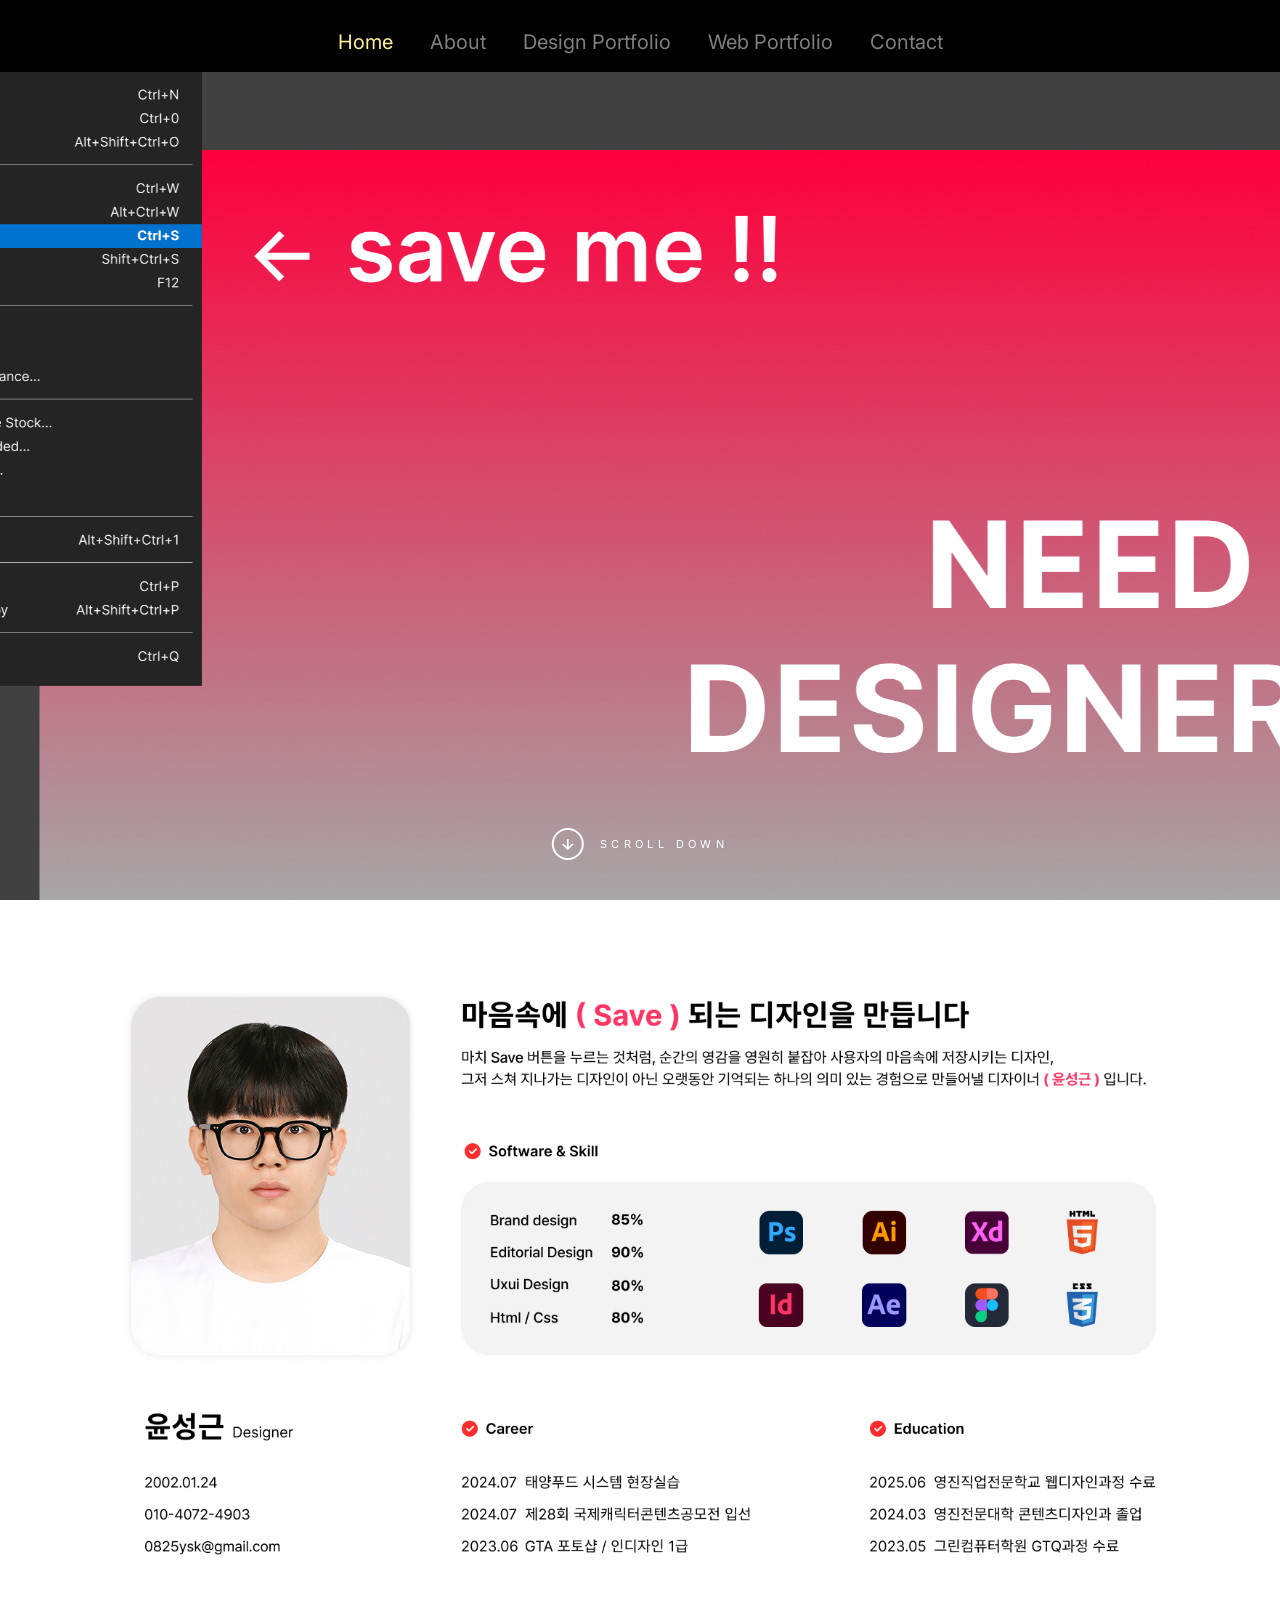
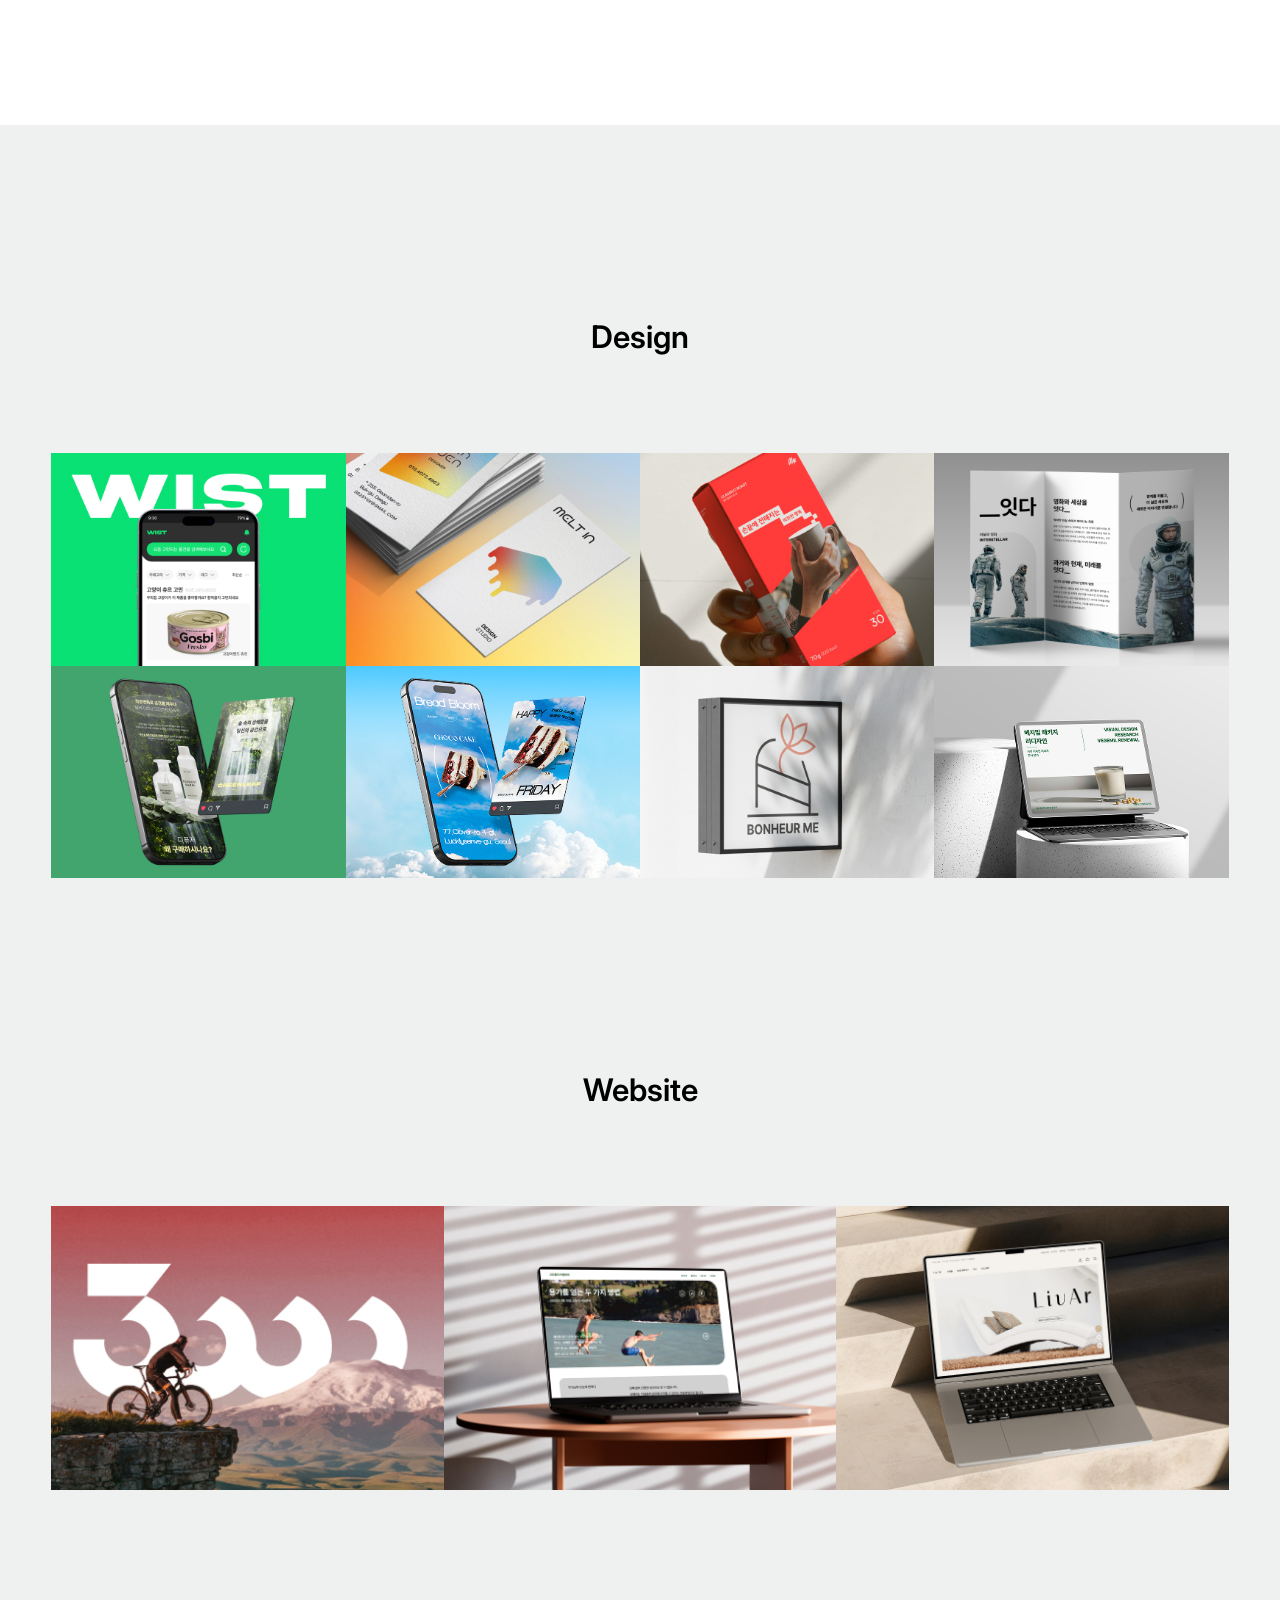
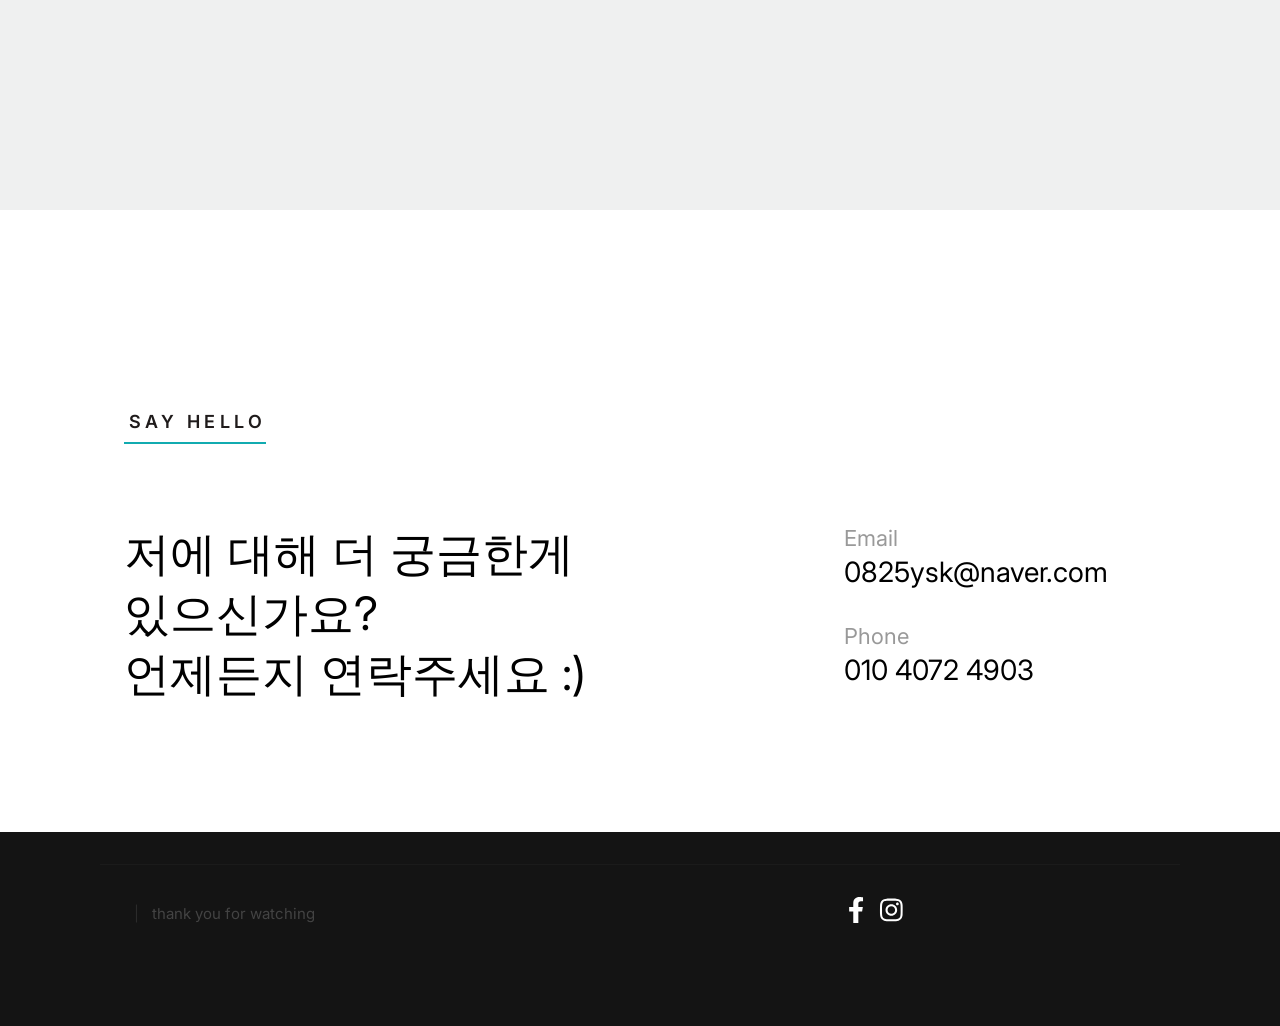
==== index.html @ ca2bcc70 "Add files via upload" ====
<!DOCTYPE html>
<html class="no-js" lang="en">
  <head>
    <meta property="og:image" content="images/메인.jpg" />
    <!--링크공유시 뜨는 썸네일 사진자리-->
    <!--- basic page needs
    ================================================== -->
    <meta charset="utf-8" />
    <title>윤성근's Portfolio</title>
    <meta name="description" content="portfolio" />

    <!-- mobile specific metas
    ================================================== -->
    <meta name="viewport" content="width=device-width, initial-scale=1" />

    <!-- CSS
    ================================================== -->
    <link rel="stylesheet" href="css/styles.css" />
    <link rel="stylesheet" href="css/vendor.css" />

    <!-- script
    ================================================== -->
    <script defer src="js/vendor/fontawesome/all.min.js"></script>

    <!-- favicons
    ================================================== -->
    <link rel="apple-touch-icon" sizes="180x180" href="apple-touch-icon.png" />
    <link rel="icon" type="image/png" sizes="32x32" href="favicon-32x32.png" />
    <link rel="icon" type="image/png" sizes="16x16" href="favicon-16x16.png" />
    <link rel="manifest" href="site.webmanifest" />
    <style>
      /* 모바일 목업 */
      #mobileMockup {
        position: absolute;
        top: 5%;
        left: 70%;
        transform: translateX(-50%);
        z-index: 99;
        width: 325px;
        height: 650px;
        background: white;
        border: 16px solid black;
        border-radius: 50px;
        box-shadow: 0 10px 30px rgba(0, 0, 0, 0.3);
        display: none;
        overflow: hidden; /* 추가: 목업 외부 넘침 방지 */
        box-sizing: border-box;
      }

      #dynamicIsland {
        position: absolute;
        top: 8px;
        left: 50%;
        transform: translateX(-50%);
        width: 120px;
        height: 30px;
        background: #000;
        border-radius: 20px;
        z-index: 2;
      }

      #iframe {
        width: 100%;
        height: 100%;
        border: none;
        margin-top: 40px;
        overflow-y: auto; /* 스크롤 가능하도록 */
        display: block;
        box-sizing: border-box;
      }

      #closeButton {
        position: absolute;
        top: -5px;
        right: -1px;
        background: #fff;
        width: 35px;
        height: 35px;
        font-size: 20px;
        font-weight: bolder;
        cursor: pointer;
        z-index: 3;
        color: red;
      }
    </style>
  </head>

  <body id="top" class="ss-preload">
    <!-- preloader
    ================================================== -->
    <div id="preloader">
      <div id="loader"></div>
    </div>

    <!-- header
    ================================================== -->
    <header class="s-header">
      <div class="row s-header__nav-wrap">
        <nav class="s-header__nav">
          <ul>
            <li class="current">
              <a class="smoothscroll" href="#hero">Home</a>
            </li>
            <li><a class="smoothscroll" href="#about">About</a></li>
            <li>
              <a class="smoothscroll" href="#portfolio">Design Portfolio</a>
            </li>
            <li>
              <a class="smoothscroll" href="#portfolio2">Web Portfolio</a>
            </li>
            <li><a class="smoothscroll" href="#contact">Contact</a></li>
          </ul>
        </nav>
      </div>
      <!-- end row -->

      <a class="s-header__menu-toggle" href="#0" title="Menu">
        <span class="s-header__menu-icon"></span>
      </a>
    </header>
    <!-- end s-header -->

    <!-- hero
    ================================================== -->
    <section id="hero" class="s-hero target-section">
      <div class="s-hero__bg rellax" data-rellax-speed="-7"></div>
      <div class="row s-hero__content">
        <div class="column">
          <div class="s-hero__content-about"></div>
          <!-- end s-hero__content-about -->
        </div>
      </div>
      <!-- s-hero__content -->

      <div class="s-hero__scroll">
        <a href="#about" class="s-hero__scroll-link smoothscroll">
          <span class="scroll-arrow">
            <svg
              xmlns="http://www.w3.org/2000/svg"
              width="24"
              height="24"
              viewBox="0 0 24 24"
              style="fill: rgba(0, 0, 0, 1)"
            >
              <path
                d="M18.707 12.707L17.293 11.293 13 15.586 13 6 11 6 11 15.586 6.707 11.293 5.293 12.707 12 19.414z"
              ></path>
            </svg>
          </span>
          <span class="scroll-text">Scroll Down</span>
        </a>
      </div>
      <!-- s-hero__scroll -->
    </section>
    <!-- end s-hero -->

    <!-- about
    ================================================== -->
    <section id="about" class="s-about target-section">
      <div class="row">
        <div class="column large-12 tab-12">
          <img src="images/자기소개배경x.jpg" />
        </div>
      </div>
      <!-- end row -->
    </section>
    <!-- end s-about -->

    <!-- portfolio
    ================================================== -->
    <section id="portfolio" class="s-portfolio target-section">
      <div class="row s-portfolio__header">
        <div class="column large-12">
          <h3>Design</h3>
        </div>
      </div>

      <div
        class="row collapse block-large-1-4 block-medium-1-4 block-tab-1-2 block-500-stack folio-list"
      >
        <div class="column folio-item">
          <a href="#modal-01" class="folio-item__thumb">
            <img
              src="images/portfolio/앱_썸네일.jpg"
              srcset="
                images/portfolio/앱_썸네일.jpg,
                images/portfolio/port04.jpg
              "
              alt=""
            />
          </a>
        </div>
        <!-- end folio-item -->

        <div class="column folio-item">
          <a href="#modal-02" class="folio-item__thumb">
            <img
              src="images/portfolio/명함_썸네일.jpg"
              srcset="
                images/portfolio/명함_썸네일.jpg,
                images/portfolio/port07.jpg
              "
              alt=""
            />
          </a>
        </div>
        <!-- end folio-item -->

        <div class="column folio-item">
          <a href="#modal-03" class="folio-item__thumb">
            <img
              src="images/portfolio/패키지_썸네일.jpg"
              srcset="
                images/portfolio/패키지_썸네일.jpg,
                images/portfolio/port09.jpg
              "
              alt=""
            />
          </a>
        </div>
        <!-- end folio-item -->

        <div class="column folio-item">
          <a href="#modal-04" class="folio-item__thumb">
            <img
              src="images/portfolio/리플렛_썸네일.jpg"
              srcset="
                images/portfolio/리플렛_썸네일.jpg,
                images/portfolio/port02.jpg
              "
              alt=""
            />
          </a>
        </div>
        <!-- end folio-item -->

        <div class="column folio-item">
          <a href="#modal-05" class="folio-item__thumb">
            <img
              src="images/portfolio/디퓨저_썸네일.jpg"
              srcset="
                images/portfolio/디퓨저_썸네일.jpg,
                images/portfolio/port10.jpg
              "
              alt=""
            />
          </a>
        </div>
        <!-- end folio-item -->

        <div class="column folio-item">
          <a href="#modal-06" class="folio-item__thumb">
            <img
              src="images/portfolio/sns배너_썸네일.jpg"
              srcset="
                images/portfolio/sns배너_썸네일.jpg,
                images/portfolio/port10.png
              "
              alt=""
            />
          </a>
        </div>
        <!-- end folio-item -->

        <div class="column folio-item">
          <a href="#modal-07" class="folio-item__thumb">
            <img
              src="images/portfolio/로고_썸네일.jpg"
              srcset="
                images/portfolio/로고_썸네일.jpg,
                images/portfolio/port11.jpg
              "
              alt=""
            />
          </a>
        </div>
        <!-- end folio-item -->

        <div class="column folio-item">
          <a href="#modal-08" class="folio-item__thumb">
            <img
              src="images/portfolio/리서치_썸네일.jpg"
              srcset="
                images/portfolio/리서치_썸네일.jpg,
                images/portfolio/리서치_썸네일.jpg
              "
              alt=""
            />
          </a>
        </div>
        <!-- end folio-item -->
      </div>
      <!-- end folio-list -->

      <!-- web portfolio2
    ================================================== -->

      <section id="portfolio2" class="s-portfolio target-section">
        <div class="row s-portfolio__header">
          <div class="column large-12">
            <h3>Website</h3>
          </div>
        </div>

        <div
          class="row collapse block-large-1-3 block-medium-1-3 block-tab-1-2 block-500-stack folio-list"
        >
          <div class="column folio-item">
            <a href="#modal-09" class="folio-item__thumb">
              <img
                src="images/portfolio/삼천리_썸네일.jpg"
                srcset="
                  images/portfolio/삼천리_썸네일.jpg
                  images/portfolio/port05.jpg
                "
                alt=""
              />
            </a>
          </div>
          <!-- end folio-item -->

          <div class="column folio-item">
            <a href="#modal-10" class="folio-item__thumb">
              <img
                src="images/portfolio/고도원_썸네일 (1).jpg"
                srcset="
                  images/portfolio/고도원_썸네일 (1).jpg
                  images/portfolio/port01.jpg
                "
                alt=""
              />
            </a>
          </div>
          <!-- end folio-item -->

          <div class="column folio-item">
            <a href="#modal-11" class="folio-item__thumb">
              <img
                src="images/portfolio/가구브랜드_썸네일.jpg"
                srcset="
                  images/portfolio/가구브랜드_썸네일.jpg,
                  images/portfolio/가구브랜드_썸네일.jpg
                "
                alt=""
              />
            </a>
          </div>
          <!-- end folio-item -->
        </div>
      </section>

      <!-- Modal Templates Popup
        =========================================================== -->
      <div id="modal-01" hidden>
        <div class="modal-popup">
          <img src="images/portfolio/앱_상세페이지.jpg" alt="" />

          <div class="modal-popup__desc">
            <h5>위시리스트 앱 WIST</h5>
            <!--                    <p class="ps"></p>-->
            <ul class="modal-popup__cat">
              <li>Figma</li>
            </ul>
            <div class="link">
              <a
                target="_blank"
                href="https://www.figma.com/proto/t7oZKQhF6mtKud8OmzkBjl/WIST-%ED%94%84%EB%A1%9C%ED%86%A0%ED%83%80%EC%9E%85?page-id=0%3A1&node-id=13-3076&viewport=678%2C260%2C0.26&t=TkkZ1CMSxHESDN4q-1&scaling=min-zoom&content-scaling=fixed&starting-point-node-id=13%3A3569&show-proto-sidebar=1"
                class="modal-popup__details"
              >
                피그마 바로가기
              </a>
            </div>
          </div>
        </div>
      </div>
      <!-- end modal -->

      <div id="modal-02" hidden>
        <div class="modal-popup">
          <img src="images/portfolio/명함_상세페이지.jpg" alt="" />

          <div class="modal-popup__desc">
            <h5>디자이너 명함 디자인</h5>
            <div>
              <p class="ps"></p>
              <ul class="modal-popup__cat">
                <li>Illustration</li>
              </ul>
            </div>
          </div>
        </div>
      </div>
      <!-- end modal -->

      <div id="modal-03" hidden>
        <div class="modal-popup">
          <img src="images/portfolio/패키지_상세페이지.jpg" alt="" />
          <div class="modal-popup__desc">
            <h5>커피 패키지 디자인</h5>
            <p class="ps"></p>
            <ul class="modal-popup__cat">
              <li>Photoshop</li>
              <li>Illustrator</li>
            </ul>
          </div>
        </div>
      </div>
      <!-- end modal -->

      <div id="modal-04" hidden>
        <div class="modal-popup">
          <img src="images/portfolio/리플렛_상세페이지.jpg" alt="" />

          <div class="modal-popup__desc">
            <h5>씨네21 리플렛 디자인</h5>
            <p class="ps"></p>
            <ul class="modal-popup__cat">
              <li>Indesign</li>
            </ul>
          </div>
        </div>
      </div>
      <!-- end modal -->

      <div id="modal-05" hidden>
        <div class="modal-popup">
          <img src="images/portfolio/디퓨저_상세페이지.jpg" alt="" />
          <div class="modal-popup__desc">
            <h5>디퓨저 상세페이지 디자인</h5>
            <p class="ps"></p>
            <ul class="modal-popup__cat">
              <li>Photoshop</li>
              <li>Figma</li>
            </ul>
            <div class="link">
              <a
                target="_blank"
                href="https://www.figma.com/proto/x3U0mwdo7OSROAcFRby3G8/%EB%94%94%ED%93%A8%EC%A0%80-%EC%83%81%EC%84%B8%ED%8E%98%EC%9D%B4%EC%A7%80?page-id=0%3A1&node-id=1-4&p=f&viewport=-181%2C-172%2C0.48&t=K2xEAbhhyAZd2PLI-1&scaling=scale-down&content-scaling=fixed"
                class="modal-popup__details"
              >
                피그마 바로가기
              </a>
            </div>
          </div>
        </div>
      </div>
      <!-- end modal -->

      <div id="modal-06" hidden>
        <div class="modal-popup">
          <img src="images/portfolio/sns 배너.jpg" alt="" />
          <div class="modal-popup__desc">
            <h5>SNS 배너 디자인</h5>

            <p class="ps"></p>
            <ul class="modal-popup__cat">
              <li>Photoshop</li>
            </ul>
          </div>
        </div>
      </div>
      <!-- end modal -->

      <div id="modal-07" hidden>
        <div class="modal-popup">
          <img src="images/portfolio/로고_상세페이지.jpg" alt="" />
          <div class="modal-popup__desc">
            <h5>떡케이크 공방 로고 디자인</h5>
            <p class="ps"></p>
            <ul class="modal-popup__cat">
              <li>Photoshop</li>
              <li>Illustrator</li>
            </ul>
          </div>
        </div>
      </div>
      <!-- end modal -->

      <div id="modal-08" hidden>
        <div class="modal-popup">
          <img src="images/portfolio/리서치_상세페이지.jpg" alt="" />

          <div class="modal-popup__desc">
            <h5>베지밀 리서치 / 패키지디자인</h5>
            <p class="ps"></p>
            <ul class="modal-popup__cat">
              <li>Illustration</li>
            </ul>
          </div>
        </div>
      </div>
      <!-- end modal -->

      <div id="modal-09" hidden>
        <div class="modal-popup">
          <img src="images/portfolio/삼천리_상세페이지.jpg" alt="" />
          <div class="modal-popup__desc">
            <h5>삼천리 자전거 반응형 웹사이트</h5>
            <!--                    <p class="ps"></p>-->
            <ul class="modal-popup__cat">
              <li>Responsive Web Design</li>
              <li>html &amp; css</li>
              <li>Javascript&amp; Jquery</li>
            </ul>
            <div class="link">
              <a
                href="https://ysk0124.github.io/project1_ppt.pdf"
                target="_blank"
                class="modal-popup__details"
              >
                기획서 보기
              </a>
              <a
                taget="_blank"
                href="https://ysk0124.github.io/project1_sever/index.html"
                target="_blank"
                class="modal-popup__details"
              >
                사이트 바로가기</a
              >
            </div>
          </div>

          <!-- <a href="https://www.behance.net/" class="modal-popup__details">Project link</a> -->
        </div>
      </div>
      <!-- end modal -->

      <div id="modal-10" hidden>
        <div class="modal-popup">
          <img src="images/portfolio/고도원_상세페이지.jpg" alt="" />
          <div class="modal-popup__desc">
            <h5>고도원의 아침편지 홈페이지 리뉴얼 디자인</h5>
            <p class="ps"></p>
            <ul class="modal-popup__cat">
              <li>Renewal Web Design</li>
              <li>html5 &amp; css5</li>
              <li>Javascript&amp; Jquery</li>
            </ul>
            <div class="link">
              <a
                taget="_blank"
                href="https://ysk0124.github.io/project2_ppt.pdf"
                target="_blank"
                class="modal-popup__details"
              >
                기획서 보기
              </a>

              <a
                taget="_blank"
                href="https://ysk0124.github.io/project2_sever/index.html"
                target="_blank"
                class="modal-popup__details"
              >
                사이트 바로가기</a
              >

              <a
                class="modal-popup__details"
                id="previewButton"
                onclick="showPreview()"
              >
                모바일 웹 보기
              </a>

              <div id="mobileMockup">
                <a id="closeButton" onclick="hidePreview()">X</a>
                <div id="dynamicIsland"></div>
                <iframe id="iframe"></iframe>
              </div>
            </div>
          </div>
        </div>
      </div>
      <!-- end modal -->

      <div id="modal-11" hidden>
        <div class="modal-popup">
          <img src="images/portfolio/가구브랜드_상세페이지.jpg" alt="" />

          <div class="modal-popup__desc">
            <h5>리브아르 카페24 Shoppimg mal</h5>
            <div>
              <p class="ps"></p>
              <ul class="modal-popup__cat">
                <li>Cafe24</li>
                <li>Product Design</li>
              </ul>
              <div class="link">
                <a
                  taget="_blank"
                  href="https://sk8641.cafe24.com/"
                  target="_blank"
                  class="modal-popup__details"
                  >사이트 바로가기</a
                >
              </div>
            </div>
          </div>
        </div>
      </div>
      <!-- end modal -->
    </section>
    <!-- end s-portfolio -->

    <!-- contact
    ================================================== -->
    <section id="contact" class="s-contact target-section">
      <div class="row s-contact__header">
        <div class="column large-12">
          <h3 class="section-header-allcaps">
            <span class="white">Say Hello</span>
          </h3>
        </div>
      </div>
      <div class="row s-contact__content">
        <div class="column large-7 medium-12">
          <h4 class="huge-text">
            저에 대해 더 궁금한게 <br />있으신가요? <br />
            언제든지 연락주세요 :)
          </h4>
        </div>
        <div class="column large-4 medium-12">
          <div class="row contact-infos">
            <div class="column large-12 medium-6 tab-12">
              <div class="contact-block">
                <h5 class="contact-block__header">Email</h5>
                <p class="contact-block__content">
                  <a class="mailtoui" href="mailto:pppp0@naver.com"
                    >0825ysk@naver.com</a
                  >
                </p>
              </div>
              <!-- end contact-block -->
            </div>
            <div class="column large-12 medium-6 tab-12">
              <div class="contact-block">
                <h5 class="contact-block__header">Phone</h5>
                <p class="contact-block__content">
                  <a href="tel:+11115555">010 4072 4903</a>
                </p>
              </div>
              <!-- end contact-block -->
            </div>
          </div>
          <!-- end contact-infos -->
        </div>
      </div>
      <!-- s-contact__content -->
    </section>
    <!-- end s-contact -->

    <!-- footer
    ================================================== -->
    <footer class="s-footer">
      <div class="row">
        <div
          class="column large-4 medium-6 w-1000-stack s-footer__social-block"
        >
          <ul class="s-footer__social">
            <li>
              <a href="" target="_blank"
                ><i class="fab fa-facebook-f" aria-hidden="true"></i
              ></a>
            </li>
            <li>
              <a href="" target="_blank"
                ><i class="fab fa-instagram" aria-hidden="true"></i
              ></a>
            </li>
          </ul>
        </div>

        <div class="column large-7 medium-6 w-1000-stack ss-copyright">
          <span> </span>
          <span>thank you for watching </span>
        </div>
      </div>

      <div class="ss-go-top">
        <a class="smoothscroll" title="Back to Top" href="#top">
          <svg xmlns="http://www.w3.org/2000/svg" viewBox="0 0 24 24">
            <path d="M6 4h12v2H6zm5 10v6h2v-6h5l-6-6-6 6z" />
          </svg>
        </a>
      </div>
      <!-- end ss-go-top -->
    </footer>

    <!-- Java Script
    ================================================== -->
    <script src="js/plugins.js"></script>
    <script src="js/main.js"></script>

    <script>
      function showPreview() {
        document.getElementById("mobileMockup").style.display = "block";
        var iframe = document.getElementById("iframe");
        iframe.src = "https://ysk0124.github.io/project0_sever/index.html"; // 원하는 URL로 교체 모바일목업 자리
      }

      function hidePreview() {
        document.getElementById("mobileMockup").style.display = "none";
        var iframe = document.getElementById("iframe");
        iframe.src = ""; // 끌 때 iframe 초기화 (선택사항)
      }
    </script>
  </body>
</html>
---- css/styles.css ----
/* =================================================================== 
 * Ceevee Main Stylesheet
 * Template Ver. 2.0.0
 * 01-03-2021
 * ------------------------------------------------------------------
 *
 * TOC:
 * # settings and variables
 *      ## fonts
 *      ## colors
 *      ## vertical spacing and typescale
 *      ## grid variables
 * # normalize
 * # basic/base setup styles
 *      ## media
 *      ## typography resets
 *      ## links
 *      ## inputs
 * # Grid v3.0.0
 *      ## medium screen devices
 *      ## tablets
 *      ## mobile devices
 *      ## small mobile devices <= 400px
 * # block grids
 *      ## block grids - medium screen devices
 *      ## block grids - tablets
 *      ## block grids - mobile devices
 *      ## block grids - small mobile devices <= 400px
 * # MISC 
 * # custom grid, block grid STACK breakpoints
 * # base style overrides 
 *      ## links
 * # typography & general theme styles
 *      ## Lists
 *      ## responsive video container
 *      ## floated image
 *      ## tables
 *      ## spacing
 * # preloader
 *      ## page loaded
 * # forms 
 *      ## Style Placeholder Text
 * # buttons 
 * # additional components
 *      ## skillbars
 *      ## alert box
 *      ## pagination 
 * # common and reusable styles
 *      ## animation stuff 
 *      ## MailtoUI style overrides
 * # site header
 *      ## header nav
 *      ## mobile menu toggle 
 * # hero
 *      ## hero content
 *      ## hero social
 *      ## hero scrolldown
 *      ## animate intro content
 * # resume 
 *      ## resume block
 * # portfolio
 *      ## portfolio list
 *      ## modal popup
 * # CTA
 * # testimonials
 *      ## swiper style overrides
 *      ## testimonial slider 
 * # contact
 *      ## contact block
 * # footer
 *      ## footer social
 *      ## copyright
 *      ## go top
 *
 * ------------------------------------------------------------------ */

/* ===================================================================
 * # settings and variables
 *
 * ------------------------------------------------------------------- */

/* ------------------------------------------------------------------- 
 * ## fonts
 * ------------------------------------------------------------------- */
@import url("https://fonts.googleapis.com/css2?family=IBM+Plex+Serif:ital,wght@0,300;0,400;0,500;0,600;0,700;1,200;1,300;1,400;1,500;1,600&family=Inter:wght@300;400;500;600;700&display=swap");

:root {
  --font-1: "Inter", sans-serif;
  --font-2: "IBM Plex Serif", serif;
  /* monospace
     */
  --font-mono: Consolas, "Andale Mono", Courier, "Courier New", monospace;
}

/* ------------------------------------------------------------------- 
 * ## colors
 * ------------------------------------------------------------------- */
:root {
  /* color-1(#11ABB0)
     * color-2(#F06000)
     */
  --color-1: hsla(182, 82%, 38%, 1);
  --color-2: hsla(24, 100%, 47%, 1);

  /* theme color variations
     */
  --color-1-lighter: hsla(182, 82%, 58%, 1);
  --color-1-light: hsla(182, 82%, 48%, 1);
  --color-1-dark: hsla(182, 82%, 28%, 1);
  --color-1-darker: hsla(182, 82%, 18%, 1);
  --color-2-lighter: hsla(24, 100%, 67%, 1);
  --color-2-light: hsla(24, 100%, 57%, 1);
  --color-2-dark: hsla(24, 100%, 37%, 1);
  --color-2-darker: hsla(24, 100%, 27%, 1);

  /* feedback colors
     * color-error(#ffd1d2), color-success(#c8e675), 
     * color-info(#d7ecfb), color-notice(#fff099)
     */
  --color-active: hsla(359, 100%, 91%, 1);
  --color-success: hsla(76, 69%, 68%, 1);
  --color-info: hsla(205, 82%, 91%, 1);
  --color-notice: hsla(51, 100%, 80%, 1);
  --color-error-content: hsla(359, 50%, 50%, 1);
  --color-success-content: hsla(76, 29%, 28%, 1);
  --color-info-content: hsla(205, 32%, 31%, 1);
  --color-notice-content: hsla(51, 30%, 30%, 1);

  /* shades 
     * generated using 
     * Tint & Shade Generator 
     * (https://maketintsandshades.com/)
     */
  --color-black: #000000;
  --color-gray-19: #0a0a0a;
  --color-gray-18: #141414;
  --color-gray-17: #1e1e1e;
  --color-gray-16: #282828;
  --color-gray-15: #323333;
  --color-gray-14: #3b3d3d;
  --color-gray-13: #454747;
  --color-gray-12: #4f5151;
  --color-gray-11: #595b5b;
  --color-gray-10: #636565;
  --color-gray-9: #737474;
  --color-gray-8: #828484;
  --color-gray-7: #929393;
  --color-gray-6: #a1a3a3;
  --color-gray-5: #b1b2b2;
  --color-gray-4: #c1c1c1;
  --color-gray-3: #d0d1d1;
  --color-gray-2: #e0e0e0;
  --color-gray-1: #eff0f0;
  --color-white: #ffffff;

  /* text
     */
  --color-text: var(--color-gray-16);
  --color-text-dark: var(--color-black);
  --color-text-light: var(--color-gray-7);
  --color-placeholder: var(--color-gray-7);

  /* buttons
     */
  --color-btn: var(--color-gray-3);
  --color-btn-text: var(--color-black);
  --color-btn-hover: var(--color-black);
  --color-btn-hover-text: var(--color-white);
  --color-btn-primary: var(--color-1);
  --color-btn-primary-text: var(--color-white);
  --color-btn-primary-hover: var(--color-2);
  --color-btn-primary-hover-text: var(--color-white);
  --color-btn-stroke: var(--color-black);
  --color-btn-stroke-text: var(--color-black);
  --color-btn-stroke-hover: var(--color-black);
  --color-btn-stroke-hover-text: var(--color-white);

  /* others
     */
  --color-bg: var(--color-gray-18);
  --color-border: var(--color-gray-2);
  --border-radius: 5px;
}

/* ------------------------------------------------------------------- 
 * ## vertical spacing and typescale
 * ------------------------------------------------------------------- */
:root {
  /* spacing
     * base font size: 18px 
     * vertical space unit : 32px
     */
  --base-size: 62.5%;
  --base-font-size: 1.8rem;
  --space: 3.2rem;

  /* vertical spacing 
     */
  --vspace-0_125: calc(0.125 * var(--space));
  --vspace-0_25: calc(0.25 * var(--space));
  --vspace-0_5: calc(0.5 * var(--space));
  --vspace-0_75: calc(0.75 * var(--space));
  --vspace-0_875: calc(0.875 * var(--space));
  --vspace-1: calc(var(--space));
  --vspace-1_25: calc(1.25 * var(--space));
  --vspace-1_5: calc(1.5 * var(--space));
  --vspace-1_75: calc(1.75 * var(--space));
  --vspace-2: calc(2 * var(--space));
  --vspace-2_5: calc(2.5 * var(--space));
  --vspace-3: calc(3 * var(--space));
  --vspace-3_5: calc(3.5 * var(--space));
  --vspace-4: calc(4 * var(--space));
  --vspace-4_5: calc(4.5 * var(--space));
  --vspace-5: calc(5 * var(--space));

  /* type scale
     * ratio 1:2 | base: 18px
     * -------------------------------------------------------
     *
     * --text-display-3 = (77.40px)
     * --text-display-2 = (64.50px)
     * --text-display-1 = (53.75px)
     * --text-xxxl      = (44.79px)
     * --text-xxl       = (37.32px)
     * --text-xl        = (31.10px)
     * --text-lg        = (25.92px)
     * --text-md        = (21.60px)
     * --text-size      = (18.00px) BASE
     * --text-sm        = (15.00px)
     * --text-xs        = (12.50px)
     *
     * -------------------------------------------------------
     */
  --text-scale-ratio: 1.2;
  --text-size: var(--base-font-size);
  --text-xs: calc(
    (var(--text-size) / var(--text-scale-ratio)) / var(--text-scale-ratio)
  );
  --text-sm: calc(var(--text-xs) * var(--text-scale-ratio));
  --text-md: calc(
    var(--text-sm) * var(--text-scale-ratio) * var(--text-scale-ratio)
  );
  --text-lg: calc(var(--text-md) * var(--text-scale-ratio));
  --text-xl: calc(var(--text-lg) * var(--text-scale-ratio));
  --text-xxl: calc(var(--text-xl) * var(--text-scale-ratio));
  --text-xxxl: calc(var(--text-xxl) * var(--text-scale-ratio));
  --text-display-1: calc(var(--text-xxxl) * var(--text-scale-ratio));
  --text-display-2: calc(var(--text-display-1) * var(--text-scale-ratio));
  --text-display-3: calc(var(--text-display-2) * var(--text-scale-ratio));

  /* default button height
     */
  --vspace-btn: var(--vspace-2);
}

/* on mobile devices below 600px
 */
@media screen and (max-width: 600px) {
  :root {
    --base-font-size: 1.6rem;
    --space: 2.8rem;
  }
}

/* ------------------------------------------------------------------- 
 * ## grid variables
 * ------------------------------------------------------------------- */
:root {
  /* widths for rows and containers
     */
  --width-full: 100%;
  --width-max: 1080px;
  --width-wide: 1400px;
  --width-wider: 1600px;
  --width-widest: 1800px;
  --width-narrow: 800px;
  --width-narrower: 600px;
  --width-grid-max: var(--width-max);

  /* gutters
     */
  --gutter-lg: 2.4rem;
  --gutter-md: 2rem;
  --gutter-mob: 1rem;
}

/* ==========================================================================
 * # normalize
 * normalize.css v8.0.1 | MIT License |
 * github.com/necolas/normalize.css
 *
 * -------------------------------------------------------------------------- */

/* ------------------------------------------------------------------- 
 * ## document
 * ------------------------------------------------------------------- */

/* 1. Correct the line height in all browsers.
 * 2. Prevent adjustments of font size after orientation changes in iOS.*/

html {
  line-height: 1.15;
  /* 1 */
  -webkit-text-size-adjust: 100%;
  /* 2 */
}

/* ------------------------------------------------------------------- 
 * ## sections
 * ------------------------------------------------------------------- */

/* Remove the margin in all browsers. */

body {
  margin: 0;
}

/* Render the `main` element consistently in IE. */

main {
  display: block;
}

/* Correct the font size and margin on `h1` elements within `section` and
 * `article` contexts in Chrome, Firefox, and Safari. */

h1 {
  font-size: 2em;
  margin: 0.67em 0;
}

/* ------------------------------------------------------------------- 
 * ## grouping
 * ------------------------------------------------------------------- */

/* 1. Add the correct box sizing in Firefox.
 * 2. Show the overflow in Edge and IE. */

hr {
  -webkit-box-sizing: content-box;
  box-sizing: content-box;
  /* 1 */
  height: 0;
  /* 1 */
  overflow: visible;
  /* 2 */
}

/* 1. Correct the inheritance and scaling of font size in all browsers.
 * 2. Correct the odd `em` font sizing in all browsers. */

pre {
  font-family: monospace, monospace;
  /* 1 */
  font-size: 1em;
  /* 2 */
}

/* ------------------------------------------------------------------- 
 * ## text-level semantics
 * ------------------------------------------------------------------- */

/* Remove the gray background on active links in IE 10. */

a {
  background-color: transparent;
}

/* 1. Remove the bottom border in Chrome 57-
 * 2. Add the correct text decoration in Chrome, Edge, IE, Opera, and Safari. */

abbr[title] {
  border-bottom: none;
  /* 1 */
  text-decoration: underline;
  /* 2 */
  -webkit-text-decoration: underline dotted;
  text-decoration: underline dotted;
  /* 2 */
}

/* Add the correct font weight in Chrome, Edge, and Safari. */

b,
strong {
  font-weight: bolder;
}

/* 1. Correct the inheritance and scaling of font size in all browsers.
 * 2. Correct the odd `em` font sizing in all browsers. */

code,
kbd,
samp {
  font-family: monospace, monospace;
  /* 1 */
  font-size: 1em;
  /* 2 */
}

/* Add the correct font size in all browsers. */

small {
  font-size: 80%;
}

/* Prevent `sub` and `sup` elements from affecting the line height in
 * all browsers. */

sub,
sup {
  font-size: 75%;
  line-height: 0;
  position: relative;
  vertical-align: baseline;
}

sub {
  bottom: -0.25em;
}

sup {
  top: -0.5em;
}

/* ------------------------------------------------------------------- 
 * ## embedded content
 * ------------------------------------------------------------------- */

/* Remove the border on images inside links in IE 10. */

img {
  border-style: none;
}

/* ------------------------------------------------------------------- 
 * ## forms
 * ------------------------------------------------------------------- */

/* 1. Change the font styles in all browsers.
 * 2. Remove the margin in Firefox and Safari. */

button,
input,
optgroup,
select,
textarea {
  font-family: inherit;
  /* 1 */
  font-size: 100%;
  /* 1 */
  line-height: 1.15;
  /* 1 */
  margin: 0;
  /* 2 */
}

/* Show the overflow in IE.
 * 1. Show the overflow in Edge. */

button,
input {
  /* 1 */
  overflow: visible;
}

/* Remove the inheritance of text transform in Edge, Firefox, and IE.
 * 1. Remove the inheritance of text transform in Firefox. */

button,
select {
  /* 1 */
  text-transform: none;
}

/* Correct the inability to style clickable types in iOS and Safari. */

button,
[type="button"],
[type="reset"],
[type="submit"] {
  -webkit-appearance: button;
}

/* Remove the inner border and padding in Firefox. */

button::-moz-focus-inner,
[type="button"]::-moz-focus-inner,
[type="reset"]::-moz-focus-inner,
[type="submit"]::-moz-focus-inner {
  border-style: none;
  padding: 0;
}

/* Restore the focus styles unset by the previous rule. */

button:-moz-focusring,
[type="button"]:-moz-focusring,
[type="reset"]:-moz-focusring,
[type="submit"]:-moz-focusring {
  outline: 1px dotted ButtonText;
}

/* Correct the padding in Firefox. */

fieldset {
  padding: 0.35em 0.75em 0.625em;
}

/* 1. Correct the text wrapping in Edge and IE.
 * 2. Correct the color inheritance from `fieldset` elements in IE.
 * 3. Remove the padding so developers are not caught out when they zero out
 *    `fieldset` elements in all browsers. */

legend {
  -webkit-box-sizing: border-box;
  box-sizing: border-box;
  /* 1 */
  color: inherit;
  /* 2 */
  display: table;
  /* 1 */
  max-width: 100%;
  /* 1 */
  padding: 0;
  /* 3 */
  white-space: normal;
  /* 1 */
}

/* Add the correct vertical alignment in Chrome, Firefox, and Opera. */

progress {
  vertical-align: baseline;
}

/* Remove the default vertical scrollbar in IE 10+. */

textarea {
  overflow: auto;
}

/* 1. Add the correct box sizing in IE 10.
 * 2. Remove the padding in IE 10. */

[type="checkbox"],
[type="radio"] {
  -webkit-box-sizing: border-box;
  box-sizing: border-box;
  /* 1 */
  padding: 0;
  /* 2 */
}

/* Correct the cursor style of increment and decrement buttons in Chrome. */

[type="number"]::-webkit-inner-spin-button,
[type="number"]::-webkit-outer-spin-button {
  height: auto;
}

/* 1. Correct the odd appearance in Chrome and Safari.
 * 2. Correct the outline style in Safari. */

[type="search"] {
  -webkit-appearance: textfield;
  /* 1 */
  outline-offset: -2px;
  /* 2 */
}

/* Remove the inner padding in Chrome and Safari on macOS. */

[type="search"]::-webkit-search-decoration {
  -webkit-appearance: none;
}

/* 1. Correct the inability to style clickable types in iOS and Safari.
 * 2. Change font properties to `inherit` in Safari. */

::-webkit-file-upload-button {
  -webkit-appearance: button;
  /* 1 */
  font: inherit;
  /* 2 */
}

/* ------------------------------------------------------------------- 
 * ## interactive
 * ------------------------------------------------------------------- */

/* Add the correct display in Edge, IE 10+, and Firefox. */

details {
  display: block;
}

/* Add the correct display in all browsers. */

summary {
  display: list-item;
}

/* ------------------------------------------------------------------- 
 * ## misc
 * ------------------------------------------------------------------- */

/* Add the correct display in IE 10+. */

template {
  display: none;
}

/* Add the correct display in IE 10. */

[hidden] {
  display: none;
}

/* ===================================================================
 * # basic/base setup styles
 *
 * ------------------------------------------------------------------- */
html {
  font-size: 62.5%;
  -webkit-box-sizing: border-box;
  box-sizing: border-box;
}

*,
*::before,
*::after {
  -webkit-box-sizing: inherit;
  box-sizing: inherit;
}

body {
  font-weight: normal;
  line-height: 1;
  word-wrap: break-word;
  -moz-font-smoothing: grayscale;
  -moz-osx-font-smoothing: grayscale;
  -webkit-font-smoothing: antialiased;
  -webkit-overflow-scrolling: touch;
  -webkit-text-size-adjust: none;
}

/* ------------------------------------------------------------------- 
 * ## media
 * ------------------------------------------------------------------- */
svg,
img,
video embed,
iframe,
object {
  max-width: 100%;
  height: auto;
}

/* ------------------------------------------------------------------- 
 * ## typography resets
 * ------------------------------------------------------------------- */
div,
dl,
dt,
dd,
ul,
ol,
li,
h1,
h2,
h3,
h4,
h5,
h6,
pre,
form,
p,
blockquote,
th,
td {
  margin: 0;
  padding: 0;
}

p {
  font-size: inherit;
  text-rendering: optimizeLegibility;
}

em,
i {
  font-style: italic;
  line-height: inherit;
}

strong,
b {
  font-weight: bold;
  line-height: inherit;
}

small {
  font-size: 60%;
  line-height: inherit;
}

ol,
ul {
  list-style: none;
}

li {
  display: block;
}

/* ------------------------------------------------------------------- 
 * ## links
 * ------------------------------------------------------------------- */
a {
  text-decoration: none;
  line-height: inherit;
}

a img {
  border: none;
}

/* ------------------------------------------------------------------- 
 * ## inputs
 * ------------------------------------------------------------------- */
fieldset {
  margin: 0;
  padding: 0;
}

input[type="email"],
input[type="number"],
input[type="search"],
input[type="text"],
input[type="tel"],
input[type="url"],
input[type="password"],
textarea {
  -webkit-appearance: none;
  -moz-appearance: none;
  appearance: none;
}

/* ===================================================================
 * # Grid v3.0.0
 *
 *   -----------------------------------------------------------------
 * - Grid breakpoints are based on MAXIMUM WIDTH media queries, 
 *   meaning they apply to that one breakpoint and ALL THOSE BELOW IT.
 * - Grid columns without a specified width will automatically layout 
 *   as equal width columns.
 * ------------------------------------------------------------------- */

/* rows
 * ------------------------------------- */
.row {
  width: 92%;
  max-width: var(--width-grid-max);
  margin: 0 auto;
  display: -ms-flexbox;
  display: -webkit-box;
  display: flex;
  -ms-flex-flow: row wrap;
  -webkit-box-orient: horizontal;
  -webkit-box-direction: normal;
  flex-flow: row wrap;
}

.row .row {
  width: auto;
  max-width: none;
  margin-left: calc(var(--gutter-lg) * -1);
  margin-right: calc(var(--gutter-lg) * -1);
}

/* columns
 * -------------------------------------- */
.column {
  -ms-flex: 1 1 0%;
  -webkit-box-flex: 1;
  flex: 1 1 0%;
  padding: 0 var(--gutter-lg);
}

.collapse > .column,
.column.collapse {
  padding: 0;
}

/* flex row containers utility classes
 */
.row.row-wrap {
  -ms-flex-wrap: wrap;
  flex-wrap: wrap;
}

.row.row-nowrap {
  -ms-flex-wrap: none;
  flex-wrap: nowrap;
}

.row.row-y-top {
  -ms-flex-align: start;
  -webkit-box-align: start;
  align-items: flex-start;
}

.row.row-y-bottom {
  -ms-flex-align: end;
  -webkit-box-align: end;
  align-items: flex-end;
}

.row.row-y-center {
  -ms-flex-align: center;
  -webkit-box-align: center;
  align-items: center;
}

.row.row-stretch {
  -ms-flex-align: stretch;
  -webkit-box-align: stretch;
  align-items: stretch;
}

.row.row-baseline {
  -ms-flex-align: baseline;
  -webkit-box-align: baseline;
  align-items: baseline;
}

.row.row-x-left {
  -ms-flex-pack: start;
  -webkit-box-pack: start;
  justify-content: flex-start;
}

.row.row-x-right {
  -ms-flex-pack: end;
  -webkit-box-pack: end;
  justify-content: flex-end;
}

.row.row-x-center {
  -ms-flex-pack: center;
  -webkit-box-pack: center;
  justify-content: center;
}

/* flex item utility alignment classes
 */
.align-center {
  margin: auto;
  -webkit-align-self: center;
  -ms-flex-item-align: center;
  -ms-grid-row-align: center;
  align-self: center;
}

.align-left {
  margin-right: auto;
  -webkit-align-self: center;
  -ms-flex-item-align: center;
  -ms-grid-row-align: center;
  align-self: center;
}

.align-right {
  margin-left: auto;
  -webkit-align-self: center;
  -ms-flex-item-align: center;
  -ms-grid-row-align: center;
  align-self: center;
}

.align-x-center {
  margin-right: auto;
  margin-left: auto;
}

.align-x-left {
  margin-right: auto;
}

.align-x-right {
  margin-left: auto;
}

.align-y-center {
  -webkit-align-self: center;
  -ms-flex-item-align: center;
  -ms-grid-row-align: center;
  align-self: center;
}

.align-y-top {
  -webkit-align-self: flex-start;
  -ms-flex-item-align: start;
  align-self: flex-start;
}

.align-y-bottom {
  -webkit-align-self: flex-end;
  -ms-flex-item-align: end;
  align-self: flex-end;
}

/* large screen column widths 
 */
.large-1 {
  -ms-flex: 0 0 8.33333%;
  -webkit-box-flex: 0;
  flex: 0 0 8.33333%;
  max-width: 8.33333%;
}

.large-2 {
  -ms-flex: 0 0 16.66667%;
  -webkit-box-flex: 0;
  flex: 0 0 16.66667%;
  max-width: 16.66667%;
}

.large-3 {
  -ms-flex: 0 0 25%;
  -webkit-box-flex: 0;
  flex: 0 0 25%;
  max-width: 25%;
}

.large-4 {
  -ms-flex: 0 0 33.33333%;
  -webkit-box-flex: 0;
  flex: 0 0 33.33333%;
  max-width: 33.33333%;
}

.large-5 {
  -ms-flex: 0 0 41.66667%;
  -webkit-box-flex: 0;
  flex: 0 0 41.66667%;
  max-width: 41.66667%;
}

.large-6 {
  -ms-flex: 0 0 50%;
  -webkit-box-flex: 0;
  flex: 0 0 50%;
  max-width: 50%;
}

.large-7 {
  -ms-flex: 0 0 58.33333%;
  -webkit-box-flex: 0;
  flex: 0 0 58.33333%;
  max-width: 58.33333%;
}

.large-8 {
  -ms-flex: 0 0 66.66667%;
  -webkit-box-flex: 0;
  flex: 0 0 66.66667%;
  max-width: 66.66667%;
}

.large-9 {
  -ms-flex: 0 0 75%;
  -webkit-box-flex: 0;
  flex: 0 0 75%;
  max-width: 75%;
}

.large-10 {
  -ms-flex: 0 0 83.33333%;
  -webkit-box-flex: 0;
  flex: 0 0 83.33333%;
  max-width: 83.33333%;
}

.large-11 {
  -ms-flex: 0 0 91.66667%;
  -webkit-box-flex: 0;
  flex: 0 0 91.66667%;
  max-width: 91.66667%;
}

.large-12 {
  -ms-flex: 0 0 100%;
  -webkit-box-flex: 0;
  flex: 0 0 100%;
  max-width: 100%;
}

/* ------------------------------------------------------------------- 
 * ## medium screen devices
 * ------------------------------------------------------------------- */
@media screen and (max-width: 1200px) {
  .row .row {
    margin-left: calc(var(--gutter-md) * -1);
    margin-right: calc(var(--gutter-md) * -1);
  }

  .column {
    padding: 0 var(--gutter-md);
  }

  .medium-1 {
    -ms-flex: 0 0 8.33333%;
    -webkit-box-flex: 0;
    flex: 0 0 8.33333%;
    max-width: 8.33333%;
  }

  .medium-2 {
    -ms-flex: 0 0 16.66667%;
    -webkit-box-flex: 0;
    flex: 0 0 16.66667%;
    max-width: 16.66667%;
  }

  .medium-3 {
    -ms-flex: 0 0 25%;
    -webkit-box-flex: 0;
    flex: 0 0 25%;
    max-width: 25%;
  }

  .medium-4 {
    -ms-flex: 0 0 33.33333%;
    -webkit-box-flex: 0;
    flex: 0 0 33.33333%;
    max-width: 33.33333%;
  }

  .medium-5 {
    -ms-flex: 0 0 41.66667%;
    -webkit-box-flex: 0;
    flex: 0 0 41.66667%;
    max-width: 41.66667%;
  }

  .medium-6 {
    -ms-flex: 0 0 50%;
    -webkit-box-flex: 0;
    flex: 0 0 50%;
    max-width: 50%;
  }

  .medium-7 {
    -ms-flex: 0 0 58.33333%;
    -webkit-box-flex: 0;
    flex: 0 0 58.33333%;
    max-width: 58.33333%;
  }

  .medium-8 {
    -ms-flex: 0 0 66.66667%;
    -webkit-box-flex: 0;
    flex: 0 0 66.66667%;
    max-width: 66.66667%;
  }

  .medium-9 {
    -ms-flex: 0 0 75%;
    -webkit-box-flex: 0;
    flex: 0 0 75%;
    max-width: 75%;
  }

  .medium-10 {
    -ms-flex: 0 0 83.33333%;
    -webkit-box-flex: 0;
    flex: 0 0 83.33333%;
    max-width: 83.33333%;
  }

  .medium-11 {
    -ms-flex: 0 0 91.66667%;
    -webkit-box-flex: 0;
    flex: 0 0 91.66667%;
    max-width: 91.66667%;
  }

  .medium-12 {
    -ms-flex: 0 0 100%;
    -webkit-box-flex: 0;
    flex: 0 0 100%;
    max-width: 100%;
  }
}

/* ------------------------------------------------------------------- 
 * ## tablets
 * ------------------------------------------------------------------- */
@media screen and (max-width: 800px) {
  .row {
    width: 90%;
  }

  .tab-1 {
    -ms-flex: 0 0 8.33333%;
    -webkit-box-flex: 0;
    flex: 0 0 8.33333%;
    max-width: 8.33333%;
  }

  .tab-2 {
    -ms-flex: 0 0 16.66667%;
    -webkit-box-flex: 0;
    flex: 0 0 16.66667%;
    max-width: 16.66667%;
  }

  .tab-3 {
    -ms-flex: 0 0 25%;
    -webkit-box-flex: 0;
    flex: 0 0 25%;
    max-width: 25%;
  }

  .tab-4 {
    -ms-flex: 0 0 33.33333%;
    -webkit-box-flex: 0;
    flex: 0 0 33.33333%;
    max-width: 33.33333%;
  }

  .tab-5 {
    -ms-flex: 0 0 41.66667%;
    -webkit-box-flex: 0;
    flex: 0 0 41.66667%;
    max-width: 41.66667%;
  }

  .tab-6 {
    -ms-flex: 0 0 50%;
    -webkit-box-flex: 0;
    flex: 0 0 50%;
    max-width: 50%;
  }

  .tab-7 {
    -ms-flex: 0 0 58.33333%;
    -webkit-box-flex: 0;
    flex: 0 0 58.33333%;
    max-width: 58.33333%;
  }

  .tab-8 {
    -ms-flex: 0 0 66.66667%;
    -webkit-box-flex: 0;
    flex: 0 0 66.66667%;
    max-width: 66.66667%;
  }

  .tab-9 {
    -ms-flex: 0 0 75%;
    -webkit-box-flex: 0;
    flex: 0 0 75%;
    max-width: 75%;
  }

  .tab-10 {
    -ms-flex: 0 0 83.33333%;
    -webkit-box-flex: 0;
    flex: 0 0 83.33333%;
    max-width: 83.33333%;
  }

  .tab-11 {
    -ms-flex: 0 0 91.66667%;
    -webkit-box-flex: 0;
    flex: 0 0 91.66667%;
    max-width: 91.66667%;
  }

  .tab-12 {
    -ms-flex: 0 0 100%;
    -webkit-box-flex: 0;
    flex: 0 0 100%;
    max-width: 100%;
  }

  .hide-on-tablet {
    display: none;
  }
}

/* ------------------------------------------------------------------- 
 * ## mobile devices
 * ------------------------------------------------------------------- */
@media screen and (max-width: 600px) {
  .row {
    width: 100%;
    padding-left: 6vw;
    padding-right: 6vw;
  }

  .row .row {
    margin-left: calc(var(--gutter-mob) * -1);
    margin-right: calc(var(--gutter-mob) * -1);
    padding-left: 0;
    padding-right: 0;
  }

  .column {
    padding: 0 var(--gutter-mob);
  }

  .mob-1 {
    -ms-flex: 0 0 8.33333%;
    -webkit-box-flex: 0;
    flex: 0 0 8.33333%;
    max-width: 8.33333%;
  }

  .mob-2 {
    -ms-flex: 0 0 16.66667%;
    -webkit-box-flex: 0;
    flex: 0 0 16.66667%;
    max-width: 16.66667%;
  }

  .mob-3 {
    -ms-flex: 0 0 25%;
    -webkit-box-flex: 0;
    flex: 0 0 25%;
    max-width: 25%;
  }

  .mob-4 {
    -ms-flex: 0 0 33.33333%;
    -webkit-box-flex: 0;
    flex: 0 0 33.33333%;
    max-width: 33.33333%;
  }

  .mob-5 {
    -ms-flex: 0 0 41.66667%;
    -webkit-box-flex: 0;
    flex: 0 0 41.66667%;
    max-width: 41.66667%;
  }

  .mob-6 {
    -ms-flex: 0 0 50%;
    -webkit-box-flex: 0;
    flex: 0 0 50%;
    max-width: 50%;
  }

  .mob-7 {
    -ms-flex: 0 0 58.33333%;
    -webkit-box-flex: 0;
    flex: 0 0 58.33333%;
    max-width: 58.33333%;
  }

  .mob-8 {
    -ms-flex: 0 0 66.66667%;
    -webkit-box-flex: 0;
    flex: 0 0 66.66667%;
    max-width: 66.66667%;
  }

  .mob-9 {
    -ms-flex: 0 0 75%;
    -webkit-box-flex: 0;
    flex: 0 0 75%;
    max-width: 75%;
  }

  .mob-10 {
    -ms-flex: 0 0 83.33333%;
    -webkit-box-flex: 0;
    flex: 0 0 83.33333%;
    max-width: 83.33333%;
  }

  .mob-11 {
    -ms-flex: 0 0 91.66667%;
    -webkit-box-flex: 0;
    flex: 0 0 91.66667%;
    max-width: 91.66667%;
  }

  .mob-12 {
    -ms-flex: 0 0 100%;
    -webkit-box-flex: 0;
    flex: 0 0 100%;
    max-width: 100%;
  }

  .hide-on-mobile {
    display: none;
  }
}

/* ------------------------------------------------------------------- 
 * ## small mobile devices <= 400px
 * ------------------------------------------------------------------- */
@media screen and (max-width: 400px) {
  .row .row {
    margin-left: 0;
    margin-right: 0;
  }

  .column {
    -ms-flex: 0 0 100%;
    -webkit-box-flex: 0;
    flex: 0 0 100%;
    max-width: 100%;
    margin-left: 0;
    margin-right: 0;
    padding: 0;
  }

  .hide-on-mobile-small {
    display: none;
  }
}

/* ===================================================================
 * # block grids
 *
 * -------------------------------------------------------------------
 * Equally-sized columns define at parent/row level.
 * ------------------------------------------------------------------- */
.block-large-1-8 > .column {
  -ms-flex: 0 0 12.5%;
  -webkit-box-flex: 0;
  flex: 0 0 12.5%;
  max-width: 12.5%;
}

.block-large-1-6 > .column {
  -ms-flex: 0 0 16.66667%;
  -webkit-box-flex: 0;
  flex: 0 0 16.66667%;
  max-width: 16.66667%;
}

.block-large-1-5 > .column {
  -ms-flex: 0 0 20%;
  -webkit-box-flex: 0;
  flex: 0 0 20%;
  max-width: 20%;
}

.block-large-1-4 > .column {
  -ms-flex: 0 0 25%;
  -webkit-box-flex: 0;
  flex: 0 0 25%;
  max-width: 25%;
}

.block-large-1-3 > .column {
  -ms-flex: 0 0 33.33333%;
  -webkit-box-flex: 0;
  flex: 0 0 33.33333%;
  max-width: 33.33333%;
}

.block-large-1-2 > .column {
  -ms-flex: 0 0 50%;
  -webkit-box-flex: 0;
  flex: 0 0 50%;
  max-width: 50%;
}

.block-large-full > .column {
  -ms-flex: 0 0 100%;
  -webkit-box-flex: 0;
  flex: 0 0 100%;
  max-width: 100%;
}

/* ------------------------------------------------------------------- 
 * ## block grids - medium screen devices
 * ------------------------------------------------------------------- */
@media screen and (max-width: 1200px) {
  .block-medium-1-8 > .column {
    -ms-flex: 0 0 12.5%;
    -webkit-box-flex: 0;
    flex: 0 0 12.5%;
    max-width: 12.5%;
  }

  .block-medium-1-6 > .column {
    -ms-flex: 0 0 16.66667%;
    -webkit-box-flex: 0;
    flex: 0 0 16.66667%;
    max-width: 16.66667%;
  }

  .block-medium-1-5 > .column {
    -ms-flex: 0 0 20%;
    -webkit-box-flex: 0;
    flex: 0 0 20%;
    max-width: 20%;
  }

  .block-medium-1-4 > .column {
    -ms-flex: 0 0 25%;
    -webkit-box-flex: 0;
    flex: 0 0 25%;
    max-width: 25%;
  }

  .block-medium-1-3 > .column {
    -ms-flex: 0 0 33.33333%;
    -webkit-box-flex: 0;
    flex: 0 0 33.33333%;
    max-width: 33.33333%;
  }

  .block-medium-1-2 > .column {
    -ms-flex: 0 0 50%;
    -webkit-box-flex: 0;
    flex: 0 0 50%;
    max-width: 50%;
  }

  .block-medium-full > .column {
    -ms-flex: 0 0 100%;
    -webkit-box-flex: 0;
    flex: 0 0 100%;
    max-width: 100%;
  }
}

/* ------------------------------------------------------------------- 
 * ## block grids - tablets
 * ------------------------------------------------------------------- */
@media screen and (max-width: 800px) {
  .block-tab-1-8 > .column {
    -ms-flex: 0 0 12.5%;
    -webkit-box-flex: 0;
    flex: 0 0 12.5%;
    max-width: 12.5%;
  }

  .block-tab-1-6 > .column {
    -ms-flex: 0 0 16.66667%;
    -webkit-box-flex: 0;
    flex: 0 0 16.66667%;
    max-width: 16.66667%;
  }

  .block-tab-1-5 > .column {
    -ms-flex: 0 0 20%;
    -webkit-box-flex: 0;
    flex: 0 0 20%;
    max-width: 20%;
  }

  .block-tab-1-4 > .column {
    -ms-flex: 0 0 25%;
    -webkit-box-flex: 0;
    flex: 0 0 25%;
    max-width: 25%;
  }

  .block-tab-1-3 > .column {
    -ms-flex: 0 0 33.33333%;
    -webkit-box-flex: 0;
    flex: 0 0 33.33333%;
    max-width: 33.33333%;
  }

  .block-tab-1-2 > .column {
    -ms-flex: 0 0 50%;
    -webkit-box-flex: 0;
    flex: 0 0 50%;
    max-width: 50%;
  }

  .block-tab-full > .column {
    -ms-flex: 0 0 100%;
    -webkit-box-flex: 0;
    flex: 0 0 100%;
    max-width: 100%;
  }
}

/* ------------------------------------------------------------------- 
 * ## block grids - mobile devices
 * ------------------------------------------------------------------- */
@media screen and (max-width: 600px) {
  .block-mob-1-8 > .column {
    -ms-flex: 0 0 12.5%;
    -webkit-box-flex: 0;
    flex: 0 0 12.5%;
    max-width: 12.5%;
  }

  .block-mob-1-6 > .column {
    -ms-flex: 0 0 16.66667%;
    -webkit-box-flex: 0;
    flex: 0 0 16.66667%;
    max-width: 16.66667%;
  }

  .block-mob-1-5 > .column {
    -ms-flex: 0 0 20%;
    -webkit-box-flex: 0;
    flex: 0 0 20%;
    max-width: 20%;
  }

  .block-mob-1-4 > .column {
    -ms-flex: 0 0 25%;
    -webkit-box-flex: 0;
    flex: 0 0 25%;
    max-width: 25%;
  }

  .block-mob-1-3 > .column {
    -ms-flex: 0 0 33.33333%;
    -webkit-box-flex: 0;
    flex: 0 0 33.33333%;
    max-width: 33.33333%;
  }

  .block-mob-1-2 > .column {
    -ms-flex: 0 0 50%;
    -webkit-box-flex: 0;
    flex: 0 0 50%;
    max-width: 50%;
  }

  .block-mob-full > .column {
    -ms-flex: 0 0 100%;
    -webkit-box-flex: 0;
    flex: 0 0 100%;
    max-width: 100%;
  }
}

/* ------------------------------------------------------------------- 
 * ## block grids - small mobile devices <= 400px
 * ------------------------------------------------------------------- */
@media screen and (max-width: 400px) {
  .stack > .column {
    -ms-flex: 0 0 100%;
    -webkit-box-flex: 0;
    flex: 0 0 100%;
    max-width: 100%;
    margin-left: 0;
    margin-right: 0;
    padding: 0;
  }
}

/* ===================================================================
 * # MISC 
 *
 * ------------------------------------------------------------------- */
.h-group:after {
  content: "";
  display: table;
  clear: both;
}

/* misc helper classes
 */
.is-hidden {
  display: none;
}

.is-invisible {
  visibility: hidden;
}

.h-screen-reader-text {
  clip: rect(1px, 1px, 1px, 1px);
  -webkit-clip-path: inset(50%);
  clip-path: inset(50%);
  height: 1px;
  width: 1px;
  margin: -1px;
  overflow: hidden;
  padding: 0;
  border: 0;
  position: absolute;
}

.h-antialiased {
  -webkit-font-smoothing: antialiased;
  -moz-osx-font-smoothing: grayscale;
}

.h-overflow-hidden {
  overflow: hidden;
}

.h-remove-top {
  margin-top: 0;
}

.h-remove-bottom {
  margin-bottom: 0;
}

.h-add-half-bottom {
  margin-bottom: var(--vspace-0_5) !important;
}

.h-add-bottom {
  margin-bottom: var(--vspace-1) !important;
}

.h-no-border {
  border: none;
}

.h-full-width {
  width: 100%;
}

.h-text-center {
  text-align: center;
}

.h-text-left {
  text-align: left;
}

.h-text-right {
  text-align: right;
}

.h-pull-left {
  float: left;
}

.h-pull-right {
  float: right;
}

/* ===================================================================
 * # custom grid, block grid STACK breakpoints
 *
 * ------------------------------------------------------------------- */
@media screen and (max-width: 1000px) {
  .w-1000-stack,
  .block-1000-stack > .column {
    -ms-flex: 0 0 100%;
    -webkit-box-flex: 0;
    flex: 0 0 100%;
    max-width: 100%;
  }
}

@media screen and (max-width: 700px) {
  .w-700-stack,
  .block-700-stack > .column {
    -ms-flex: 0 0 100%;
    -webkit-box-flex: 0;
    flex: 0 0 100%;
    max-width: 100%;
  }
}

@media screen and (max-width: 500px) {
  .w-500-stack,
  .block-500-stack > .column {
    -ms-flex: 0 0 100%;
    -webkit-box-flex: 0;
    flex: 0 0 100%;
    max-width: 100%;
  }
}

/* ===================================================================
 * # base style overrides 
 *
 * ------------------------------------------------------------------- */
html {
  font-size: var(--base-size);
}

html,
body {
  height: 100%;
}

body {
  background: var(--color-bg);
  font-family: var(--font-1);
  font-size: var(--text-size);
  font-style: normal;
  font-weight: normal;
  line-height: var(--vspace-1);
  color: var(--color-text);
  margin: 0;
  padding: 0;
}

/* ------------------------------------------------------------------- 
 * ## links
 * ------------------------------------------------------------------- */
a {
  color: var(--color-1);
  -webkit-transition: all 0.3s ease-in-out;
  transition: all 0.3s ease-in-out;
}

a:hover,
a:focus,
a:active {
  color: ;
}

a:hover,
a:active {
  outline: 0;
}

/* ===================================================================
 * # typography & general theme styles
 * 
 * ------------------------------------------------------------------- */

/* type scale - ratio 1:2 | base: 18px
 * -------------------------------------------------------------------
 * --text-display-3 = (77.40px)
 * --text-display-2 = (64.50px)
 * --text-display-1 = (53.75px)
 * --text-xxxl      = (44.79px)
 * --text-xxl       = (37.32px)
 * --text-xl        = (31.10px)
 * --text-lg        = (25.92px)
 * --text-md        = (21.60px)
 * --text-size      = (18.00px) BASE
 * --text-sm        = (15.00px)
 * --text-xs        = (12.50px)
 * -------------------------------------------------------------------- */
h1,
h2,
h3,
h4,
h5,
h6,
.h1,
.h2,
.h3,
.h4,
.h5,
.h6 {
  font-family: var(--font-1);
  font-weight: 600;
  font-style: normal;
  color: var(--color-text-dark);
  -webkit-font-variant-ligatures: common-ligatures;
  font-variant-ligatures: common-ligatures;
  text-rendering: optimizeLegibility;
}

h1,
.h1 {
  margin-top: var(--vspace-3);
  margin-bottom: var(--vspace-0_75);
}

h2,
.h2,
h3,
.h3,
h4,
.h4 {
  margin-top: var(--vspace-2_5);
  margin-bottom: var(--vspace-0_5);
}

h5,
.h5,
h6,
.h6 {
  margin-top: var(--vspace-1_5);
  margin-bottom: var(--vspace-0_5);
}

h1,
.h1 {
  font-size: var(--text-display-1);
  line-height: calc(var(--vspace-1_75) + var(--vspace-0_125));
  letter-spacing: -0.015em;
}

@media screen and (max-width: 600px) {
  h1,
  .h1 {
    font-size: var(--text-xxxl);
    line-height: var(--vspace-1_75);
  }
}

h2,
.h2 {
  font-size: var(--text-xxl);
  line-height: calc(var(--vspace-1_25) + var(--vspace-0_125));
  letter-spacing: -0.01em;
}

h3,
.h3 {
  font-size: var(--text-xl);
  line-height: var(--vspace-1_25);
}

h4,
.h4 {
  font-size: var(--text-lg);
  line-height: var(--vspace-1);
}

h5,
.h5 {
  font-size: var(--text-md);
  line-height: calc(0.875 * var(--space));
}

h6,
.h6 {
  font-size: var(--text-sm);
  font-weight: 700;
  line-height: var(--vspace-0_75);
  text-transform: uppercase;
  letter-spacing: 0.2em;
}

.lead,
.attention-getter {
  font-weight: 300;
  font-size: var(--text-md);
  line-height: calc(1.125 * var(--space));
  color: var(--color-text-dark);
}

@media screen and (max-width: 400px) {
  .lead,
  .attention-getter {
    font-size: calc(var(--text-size) * 1.0556);
  }
}

figure img,
p img {
  margin: 0;
  vertical-align: bottom;
}

em,
i,
strong,
b {
  font-size: inherit;
  line-height: inherit;
}

em,
i {
  font-family: var(--font-1);
  font-style: italic;
}

strong,
b {
  font-family: var(--font-1);
  font-weight: 600;
  color: var(--color-text-dark);
}

small {
  font-size: var(--text-sm);
  font-weight: 500;
  line-height: var(--vspace-0_5);
}

blockquote {
  margin: 0 0 var(--vspace-1) 0;
  padding: var(--vspace-1) var(--vspace-1_5);
  border-left: 4px solid black;
  position: relative;
}

@media screen and (max-width: 400px) {
  blockquote {
    padding: var(--vspace-0_75) var(--vspace-0_75);
  }
}

blockquote p {
  font-family: var(--font-2);
  font-size: var(--text-lg);
  font-weight: 400;
  font-style: normal;
  line-height: var(--vspace-1_25);
  color: var(--color-text-dark);
  padding: 0;
}

blockquote cite {
  display: block;
  font-family: var(--font-1);
  font-weight: 400;
  font-size: var(--text-sm);
  line-height: var(--vspace-0_75);
  font-style: normal;
}

blockquote cite:before {
  content: "\2014 \0020";
}

blockquote cite,
blockquote cite a,
blockquote cite a:visited {
  color: var(--color-text-light);
  border: none;
}

figure {
  display: block;
  margin-left: 0;
  margin-right: 0;
}

figure img + figcaption {
  margin-top: var(--vspace-1);
}

figcaption {
  font-size: var(--text-sm);
  text-align: center;
  margin-bottom: 0;
}

var,
kbd,
samp,
code,
pre {
  font-family: var(--font-mono);
}

pre {
  padding: var(--vspace-0_75) var(--vspace-1) var(--vspace-1);
  background: var(--color-gray-1);
  overflow-x: auto;
}

code {
  font-size: var(--text-sm);
  line-height: 1.6rem;
  margin: 0 0.2rem;
  padding: calc(((var(--vspace-1) - 1.6rem) / 2) - 0.1rem) calc(0.8rem - 0.1rem);
  white-space: nowrap;
  background: var(--color-gray-1);
  border: 1px solid var(--color-gray-3);
  color: var(--color-text);
  border-radius: 3px;
}

pre > code {
  display: block;
  white-space: pre;
  line-height: var(--vspace-1);
  padding: 0;
  margin: 0;
  border: none;
}

del {
  text-decoration: line-through;
}

abbr {
  font-family: var(--font-1);
  font-weight: 400;
  font-variant: small-caps;
  text-transform: lowercase;
  letter-spacing: 0.1em;
}

abbr[title],
dfn[title] {
  border-bottom: 1px dotted;
  cursor: help;
  text-decoration: none;
}

mark {
  background: var(--color-notice);
  color: var(--color-black);
}

hr {
  border: solid var(--color-border);
  border-width: 0.1rem 0 0;
  clear: both;
  margin: var(--vspace-2) 0 calc(var(--vspace-2) - 0.1rem);
  height: 0;
}

hr.fancy {
  border: none;
  margin: var(--vspace-2) 0;
  height: var(--vspace-1);
  text-align: center;
}

hr.fancy::before {
  content: "*****";
  letter-spacing: 0.3em;
}

/* ------------------------------------------------------------------- 
 * ## Lists
 * ------------------------------------------------------------------- */
ol {
  list-style: decimal;
}

ul {
  list-style: disc;
}

li {
  display: list-item;
}

ol,
ul {
  margin-left: 1.6rem;
}

ul li {
  padding-left: 0.4rem;
}

ul ul,
ul ol,
ol ol,
ol ul {
  margin: 1.6rem 0 1.6rem 1.6rem;
}

ul.disc li {
  display: list-item;
  list-style: none;
  padding: 0 0 0 0.8rem;
  position: relative;
}

ul.disc li::before {
  content: "";
  display: inline-block;
  width: var(--vspace-0_25);
  height: var(--vspace-0_25);
  border-radius: 50%;
  background: var(--color-1-dark);
  position: absolute;
  left: -0.9em;
  top: 0.65em;
  vertical-align: middle;
}

dt {
  margin: 0;
  color: var(--color-1);
}

dd {
  margin: 0 0 0 2rem;
}

/* ------------------------------------------------------------------- 
 * ## responsive video container
 * ------------------------------------------------------------------- */
.video-container {
  position: relative;
  padding-bottom: 56.25%;
  height: 0;
  overflow: hidden;
}

.video-container iframe,
.video-container object,
.video-container embed,
.video-container video {
  position: absolute;
  top: 0;
  left: 0;
  width: 100%;
  height: 100%;
}

/* ------------------------------------------------------------------- 
 * ## floated image 
 * ------------------------------------------------------------------- */
img.h-pull-right {
  margin: var(--vspace-0_5) 0 var(--vspace-0_5) 2.8rem;
}

img.h-pull-left {
  margin: var(--vspace-0_5) 2.8rem var(--vspace-0_5) 0;
}

/* ------------------------------------------------------------------- 
 * ## tables
 * ------------------------------------------------------------------- */
table {
  border-width: 0;
  width: 100%;
  max-width: 100%;
  font-family: var(--font-1);
  border-collapse: collapse;
}

th,
td {
  padding: var(--vspace-0_5) 3.2rem calc(var(--vspace-0_5) - 0.1rem);
  text-align: left;
  border-bottom: 1px solid var(--color-border);
}

th {
  padding: var(--vspace-0_5) 3.2rem;
  color: var(--color-text-dark);
  font-family: var(--font-1);
  font-weight: 600;
}

th:first-child,
td:first-child {
  padding-left: 0;
}

th:last-child,
td:last-child {
  padding-right: 0;
}

.table-responsive {
  overflow-x: auto;
  -webkit-overflow-scrolling: touch;
}

/* ------------------------------------------------------------------- 
 * ## spacing
 * ------------------------------------------------------------------- */
fieldset,
button,
.btn {
  margin-bottom: var(--vspace-0_5);
}

input,
textarea,
select,
pre,
blockquote,
figure,
figcaption,
table,
p,
ul,
ol,
dl,
form,
img,
.video-container,
.ss-custom-select {
  margin-bottom: var(--vspace-1);
}

/* =================================================================== 
 * # preloader
 *
 * ------------------------------------------------------------------- */
#preloader {
  position: fixed;
  top: 0;
  left: 0;
  right: 0;
  bottom: 0;
  display: -ms-flexbox;
  display: -webkit-box;
  display: flex;
  -ms-flex-flow: row wrap;
  -webkit-box-orient: horizontal;
  -webkit-box-direction: normal;
  flex-flow: row wrap;
  -ms-flex-pack: center;
  -webkit-box-pack: center;
  justify-content: center;
  -ms-flex-line-pack: center;
  align-content: center;
  background: #050505;
  z-index: 500;
  height: 100vh;
  width: 100%;
  opacity: 1;
}

.no-js #preloader,
.oldie #preloader {
  display: none;
}

#loader {
  width: var(--vspace-1_5);
  height: var(--vspace-1_5);
  padding: 0;
  opacity: 1;
}

#loader:before {
  content: "";
  border-top: 4px solid rgba(255, 255, 255, 0.1);
  border-right: 4px solid rgba(255, 255, 255, 0.1);
  border-bottom: 4px solid rgba(255, 255, 255, 0.1);
  border-left: 4px solid white;
  -webkit-animation: load 1.1s infinite linear;
  animation: load 1.1s infinite linear;
  display: block;
  border-radius: 50%;
  width: var(--vspace-1_5);
  height: var(--vspace-1_5);
}

@-webkit-keyframes load {
  0% {
    -webkit-transform: rotate(0deg);
    transform: rotate(0deg);
  }

  100% {
    -webkit-transform: rotate(360deg);
    transform: rotate(360deg);
  }
}

@keyframes load {
  0% {
    -webkit-transform: rotate(0deg);
    transform: rotate(0deg);
  }

  100% {
    -webkit-transform: rotate(360deg);
    transform: rotate(360deg);
  }
}

/* ------------------------------------------------------------------- 
 * ## page loaded
 * ------------------------------------------------------------------- */
.ss-loaded #preloader {
  opacity: 0;
  visibility: hidden;
  -webkit-transition: all 0.6s 0.9s ease-in-out;
  transition: all 0.6s 0.9s ease-in-out;
}

.ss-loaded #preloader #loader {
  opacity: 0;
  -webkit-transition: opacity 0.6s ease-in-out;
  transition: opacity 0.6s ease-in-out;
}

/* ===================================================================
 * # forms 
 *
 * ------------------------------------------------------------------- */
fieldset {
  border: none;
}

input[type="email"],
input[type="number"],
input[type="search"],
input[type="text"],
input[type="tel"],
input[type="url"],
input[type="password"],
textarea,
select {
  --input-height: var(--vspace-2);
  --input-line-height: var(--vspace-1);
  --input-vpadding: calc((var(--input-height) - var(--input-line-height)) / 2);
  display: block;
  height: var(--input-height);
  padding: var(--input-vpadding) 0 calc(var(--input-vpadding) - 0.1rem);
  border: 0;
  outline: none;
  color: var(--color-text);
  font-family: var(--font-1);
  font-size: calc(var(--text-size) * 0.7778);
  line-height: var(--input-line-height);
  max-width: 100%;
  background: transparent;
  border-bottom: 1px solid var(--color-gray-8);
  -webkit-transition: all 0.3s ease-in-out;
  transition: all 0.3s ease-in-out;
}

.ss-custom-select {
  position: relative;
  padding: 0;
}

.ss-custom-select select {
  -webkit-appearance: none;
  -moz-appearance: none;
  appearance: none;
  text-indent: 0.01px;
  text-overflow: "";
  margin: 0;
  line-height: 3rem;
  vertical-align: middle;
}

.ss-custom-select select option {
  padding-left: 2rem;
  padding-right: 2rem;
}

.ss-custom-select select::-ms-expand {
  display: none;
}

.ss-custom-select::after {
  border-bottom: 2px solid var(--color-black);
  border-right: 2px solid var(--color-black);
  content: "";
  display: block;
  height: 8px;
  width: 8px;
  margin-top: -7px;
  pointer-events: none;
  position: absolute;
  right: 2.4rem;
  top: 50%;
  -webkit-transition: all 0.15s ease-in-out;
  transition: all 0.15s ease-in-out;
  -webkit-transform-origin: 66% 66%;
  transform-origin: 66% 66%;
  -webkit-transform: rotate(45deg);
  transform: rotate(45deg);
}

textarea {
  min-height: 25.6rem;
}

input[type="email"]:focus,
input[type="number"]:focus,
input[type="search"]:focus,
input[type="text"]:focus,
input[type="tel"]:focus,
input[type="url"]:focus,
input[type="password"]:focus,
textarea:focus,
select:focus {
  color: var(--color-black);
  border-bottom: 1px solid var(--color-1);
}

label,
legend {
  font-family: var(--font-1);
  font-weight: 700;
  font-size: var(--text-sm);
  line-height: var(--vspace-0_5);
  margin-bottom: var(--vspace-0_5);
  color: var(--color-text-dark);
  display: block;
}

input[type="checkbox"],
input[type="radio"] {
  display: inline;
}

label > .label-text {
  display: inline-block;
  margin-left: 1rem;
  font-family: var(--font-1);
  line-height: inherit;
}

label > input[type="checkbox"],
label > input[type="radio"] {
  margin: 0;
  position: relative;
  top: 0.2rem;
}

/* ------------------------------------------------------------------- 
 * ## Style Placeholder Text
 * ------------------------------------------------------------------- */
::-webkit-input-placeholder {
  /* WebKit, Blink, Edge */
  color: var(--color-placeholder);
}

:-ms-input-placeholder {
  /* Internet Explorer 10-11 */
  color: var(--color-placeholder);
}

::-ms-input-placeholder {
  /* Microsoft Edge */
  color: var(--color-placeholder);
}

::placeholder {
  /* Most modern browsers support this now. */
  color: var(--color-placeholder);
}

/* ===================================================================
 * # buttons 
 *
 * ------------------------------------------------------------------- */
.btn,
button,
input[type="submit"],
input[type="reset"],
input[type="button"] {
  --btn-height: var(--vspace-btn);
  display: inline-block;
  font-family: var(--font-1);
  font-weight: 600;
  font-size: var(--text-xs);
  text-transform: uppercase;
  letter-spacing: 0.35em;
  height: var(--btn-height);
  line-height: calc(var(--btn-height) - 0.4rem);
  padding: 0 3.6rem;
  margin: 0 0.4rem 1.6rem 0;
  color: var(--color-btn-text);
  text-decoration: none;
  text-align: center;
  white-space: nowrap;
  cursor: pointer;
  -webkit-transition: all 0.3s;
  transition: all 0.3s;
  -webkit-font-smoothing: antialiased;
  -moz-osx-font-smoothing: grayscale;
  border-radius: var(--border-radius);
  background-color: var(--color-btn);
  border: 0.2rem solid var(--color-btn);
}

.btn:hover,
button:hover,
input[type="submit"]:hover,
input[type="reset"]:hover,
input[type="button"]:hover,
.btn:focus,
button:focus,
input[type="submit"]:focus,
input[type="reset"]:focus,
input[type="button"]:focus {
  background-color: var(--color-btn-hover);
  border-color: var(--color-btn-hover);
  color: var(--color-btn-hover-text);
  outline: 0;
}

/* button primary
 * ------------------------------------------------- */
.btn.btn--primary,
button.btn--primary,
input[type="submit"].btn--primary,
input[type="reset"].btn--primary,
input[type="button"].btn--primary {
  background: var(--color-btn-primary);
  border-color: var(--color-btn-primary);
  color: var(--color-btn-primary-text);
}

.btn.btn--primary:hover,
button.btn--primary:hover,
input[type="submit"].btn--primary:hover,
input[type="reset"].btn--primary:hover,
input[type="button"].btn--primary:hover,
.btn.btn--primary:focus,
button.btn--primary:focus,
input[type="submit"].btn--primary:focus,
input[type="reset"].btn--primary:focus,
input[type="button"].btn--primary:focus {
  background: var(--color-btn-primary-hover);
  border-color: var(--color-btn-primary-hover);
  color: var(--color-btn-primary-hover-text);
}

/* button modifiers
 * ------------------------------------------------- */
.btn.h-full-width,
button.h-full-width {
  width: 100%;
  margin-right: 0;
}

.btn--small,
button.btn--small {
  --btn-height: calc(var(--vspace-btn) - 1.6rem);
}

.btn--medium,
button.btn--medium {
  --btn-height: calc(var(--vspace-btn) + 0.8rem);
}

.btn--large,
button.btn--large {
  --btn-height: calc(var(--vspace-btn) + 1.6rem);
}

.btn--stroke,
button.btn--stroke {
  background: transparent !important;
  border: 0.2rem solid var(--color-btn-stroke);
  color: var(--color-btn-stroke-text);
}

.btn--stroke:hover,
button.btn--stroke:hover {
  background: var(--color-btn-stroke-hover) !important;
  border: 0.2rem solid var(--color-btn-stroke-hover);
  color: var(--color-btn-stroke-hover-text);
}

.btn--pill,
button.btn--pill {
  padding-left: 3.2rem !important;
  padding-right: 3.2rem !important;
  border-radius: 1000px !important;
}

/* =================================================================== 
 * # additional components
 *
 * ------------------------------------------------------------------- */

/* ------------------------------------------------------------------- 
 * ## additional typo styles - (_additional-typo.scss)
 * ------------------------------------------------------------------- */
.drop-cap:first-letter {
  float: left;
  font-family: var(--font-1);
  font-weight: 700;
  font-size: calc(3 * var(--space));
  line-height: 1;
  padding: 0 0.125em 0 0;
  text-transform: uppercase;
  background: transparent;
  color: var(--color-text-dark);
}

/* line definition style 
 * ----------------------------------------------- */
.lining dt,
.lining dd {
  display: inline;
  margin: 0;
}

.lining dt + dt:before,
.lining dd + dt:before {
  content: "\A";
  white-space: pre;
}

.lining dd + dd:before {
  content: ", ";
}

.lining dd + dd:before {
  content: ", ";
}

.lining dd:before {
  content: ": ";
  margin-left: -0.2em;
}

/* dictionary definition style 
 * ----------------------------------------------- */
.dictionary-style dt {
  display: inline;
  counter-reset: definitions;
}

.dictionary-style dt + dt:before {
  content: ", ";
  margin-left: -0.2em;
}

.dictionary-style dd {
  display: block;
  counter-increment: definitions;
}

.dictionary-style dd:before {
  content: counter(definitions, decimal) ". ";
}

/** 
 * Pull Quotes
 * -----------
 * markup:
 *
 * <figure class="pull-quote">
 *		<blockquote>
 *			<p></p>
 *		</blockquote>
 * </figure>
 *
 * --------------------------------------------------------------------- */
.pull-quote {
  position: relative;
  padding: 0;
  margin-top: 0;
  text-align: center;
  background-color: var(--color-gray-1);
}

.pull-quote blockquote {
  border: none;
  margin: 0 auto;
  max-width: 62rem;
  padding-top: var(--vspace-4);
  padding-bottom: var(--vspace-2);
  position: relative;
}

.pull-quote blockquote p {
  font-weight: 400;
  color: var(--color-text-dark);
}

.pull-quote blockquote:before {
  content: "";
  display: block;
  height: var(--vspace-1_25);
  width: var(--vspace-1_25);
  background-repeat: no-repeat;
  background: center center;
  background-size: contain;
  background-image: url(../images/icons/icon-quote.svg);
  -webkit-transform: translate3d(-50%, 0, 0);
  transform: translate3d(-50%, 0, 0);
  position: absolute;
  top: var(--vspace-1_5);
  left: 50%;
}

/** 
 * Stats Tab
 * ---------
 * markup:
 *
 * <ul class="stats-tabs">
 *		<li><a href="#">[value]<em>[name]</em></a></li>
 *	</ul>
 *
 * Extend this object into your markup.
 *
 * --------------------------------------------------------------------- */
.stats-tabs {
  padding: 0;
  margin: var(--vspace-1) 0;
}

.stats-tabs li {
  display: inline-block;
  margin: 0 1.6rem var(--vspace-0_5) 0;
  padding: 0 1.5rem 0 0;
  border-right: 1px solid var(--color-border);
}

.stats-tabs li:last-child {
  margin: 0;
  padding: 0;
  border: none;
}

.stats-tabs li a {
  display: inline-block;
  font-size: var(--text-lg);
  font-family: var(--font-1);
  font-weight: 600;
  line-height: var(--vspace-1_5);
  border: none;
  color: var(--color-black);
}

.stats-tabs li a:hover {
  color: var(--color-1);
}

.stats-tabs li a em {
  display: block;
  margin: 0;
  font-family: var(--font-1);
  font-size: var(--text-sm);
  line-height: var(--vspace-0_5);
  font-weight: normal;
  font-style: normal;
  color: var(--color-text-light);
}

/* ------------------------------------------------------------------- 
 * ## skillbars
 * ------------------------------------------------------------------- */
.skill-bars-fat {
  list-style: none;
  margin: var(--vspace-2) 0 var(--vspace-1);
}

.skill-bars-fat li {
  height: 5.2rem;
  background: transparent;
  margin-bottom: 5.2rem;
  padding: 0;
  position: relative;
}

.skill-bars-fat li strong {
  font-family: var(--font-1);
  font-weight: 600;
  color: var(--color-text-dark);
  text-transform: uppercase;
  letter-spacing: 0.2em;
  font-size: calc(var(--text-size) * 0.7778);
  line-height: 2rem;
  position: absolute;
  top: -3.2rem;
  left: 0;
}

.skill-bars-fat li .progress {
  background: var(--color-notice);
  position: relative;
  height: 100%;
  border-radius: 3px;
  overflow: hidden;
  position: relative;
}

.skill-bars-fat li .progress::before {
  content: "";
  display: block;
  height: 100%;
  background-color: var(--color-1-lighter);
}

.skill-bars-fat li .percent5::before {
  width: 5%;
}

.skill-bars-fat li .percent10::before {
  width: 10%;
}

.skill-bars-fat li .percent15::before {
  width: 15%;
}

.skill-bars-fat li .percent20::before {
  width: 20%;
}

.skill-bars-fat li .percent25::before {
  width: 25%;
}

.skill-bars-fat li .percent30::before {
  width: 30%;
}

.skill-bars-fat li .percent35::before {
  width: 35%;
}

.skill-bars-fat li .percent40::before {
  width: 40%;
}

.skill-bars-fat li .percent45::before {
  width: 45%;
}

.skill-bars-fat li .percent50::before {
  width: 50%;
}

.skill-bars-fat li .percent55::before {
  width: 55%;
}

.skill-bars-fat li .percent60::before {
  width: 60%;
}

.skill-bars-fat li .percent65::before {
  width: 65%;
}

.skill-bars-fat li .percent70::before {
  width: 70%;
}

.skill-bars-fat li .percent75::before {
  width: 75%;
}

.skill-bars-fat li .percent80::before {
  width: 80%;
}

.skill-bars-fat li .percent85::before {
  width: 85%;
}

.skill-bars-fat li .percent90::before {
  width: 90%;
}

.skill-bars-fat li .percent95::before {
  width: 95%;
}

.skill-bars-fat li .percent100::before {
  width: 100%;
}

/* ------------------------------------------------------------------- 
 * ## alert box
 * ------------------------------------------------------------------- */
.alert-box {
  padding: var(--vspace-0_75) 4rem var(--vspace-0_75) 3.2rem;
  margin-bottom: var(--vspace-1);
  border-radius: 4px;
  font-family: var(--font-1);
  font-weight: 500;
  font-size: var(--text-sm);
  line-height: var(--vspace-0_75);
  opacity: 1;
  visibility: visible;
  position: relative;
}

.alert-box__close {
  position: absolute;
  display: block;
  right: 1.6rem;
  top: 1.6rem;
  cursor: pointer;
  width: 12px;
  height: 12px;
}

.alert-box__close::before,
.alert-box__close::after {
  content: "";
  position: absolute;
  display: inline-block;
  width: 2px;
  height: 12px;
  top: 0;
  left: 5px;
}

.alert-box__close::before {
  -webkit-transform: rotate(45deg);
  transform: rotate(45deg);
}

.alert-box__close::after {
  -webkit-transform: rotate(-45deg);
  transform: rotate(-45deg);
}

.alert-box--error {
  background-color: var(--color-error);
  color: var(--color-error-content);
}

.alert-box--error .alert-box__close::before,
.alert-box--error .alert-box__close::after {
  background-color: var(--color-error-content);
}

.alert-box--success {
  background-color: var(--color-success);
  color: var(--color-success-content);
}

.alert-box--success .alert-box__close::before,
.alert-box--success .alert-box__close::after {
  background-color: var(--color-success-content);
}

.alert-box--info {
  background-color: var(--color-info);
  color: var(--color-info-content);
}

.alert-box--info .alert-box__close::before,
.alert-box--info .alert-box__close::after {
  background-color: var(--color-info-content);
}

.alert-box--notice {
  background-color: var(--color-notice);
  color: var(--color-notice-content);
}

.alert-box--notice .alert-box__close::before,
.alert-box--notice .alert-box__close::after {
  background-color: var(--color-notice-content);
}

.alert-box.hideit {
  opacity: 0;
  visibility: hidden;
  -webkit-transition: all 0.5s;
  transition: all 0.5s;
}

/* -------------------------------------------------------------------
 * ## pagination 
 * ------------------------------------------------------------------- */
.pgn {
  --pgn-num-height: calc(var(--vspace-1) + 0.4rem);
  margin: var(--vspace-1) auto var(--vspace-1);
  text-align: center;
}

.pgn ul {
  display: inline-block;
  list-style: none;
  margin-left: 0;
  position: relative;
  padding: 0 6rem;
}

.pgn ul li {
  display: inline-block;
  margin: 0;
  padding: 0;
}

.pgn__num {
  font-family: var(--font-1);
  font-weight: 600;
  font-size: var(--text-size);
  line-height: var(--vspace-1);
  display: inline-block;
  padding: 0.2rem 1.2rem;
  height: var(--pgn-num-height);
  margin: 0.2rem 0.2rem;
  color: var(--color-text-dark);
  border-radius: 4px;
  -webkit-transition: all, 0.3s, ease-in-out;
  transition: all, 0.3s, ease-in-out;
}

.pgn__num:hover {
  background: var(--color-gray-18);
  color: var(--color-white);
}

.pgn .current,
.pgn .current:hover {
  background-color: var(--color-gray-18);
  color: var(--color-white);
}

.pgn .inactive,
.pgn .inactive:hover {
  opacity: 0.4;
  cursor: default;
}

.pgn__prev,
.pgn__next {
  display: -ms-inline-flexbox;
  display: -webkit-inline-box;
  display: inline-flex;
  -ms-flex-flow: row wrap;
  -webkit-box-orient: horizontal;
  -webkit-box-direction: normal;
  flex-flow: row wrap;
  -ms-flex-pack: center;
  -webkit-box-pack: center;
  justify-content: center;
  -ms-flex-align: center;
  -webkit-box-align: center;
  align-items: center;
  height: var(--pgn-num-height);
  width: 4.8rem;
  line-height: var(--vspace-1);
  border-radius: 4px;
  padding: 0;
  margin: 0;
  opacity: 1;
  font: 0/0 a;
  text-shadow: none;
  color: transparent;
  -webkit-transition: all, 0.3s, ease-in-out;
  transition: all, 0.3s, ease-in-out;
  position: absolute;
  top: 50%;
  -webkit-transform: translate3d(0, -50%, 0);
  transform: translate3d(0, -50%, 0);
}

.pgn__prev:hover,
.pgn__next:hover {
  background-color: var(--color-gray-18);
}

.pgn__prev svg,
.pgn__next svg {
  height: 2.4rem;
  width: 2.4rem;
  -webkit-transition: all, 0.3s, ease-in-out;
  transition: all, 0.3s, ease-in-out;
}

.pgn__prev svg path,
.pgn__next svg path {
  fill: var(--color-text-dark);
}

.pgn__prev:hover svg path,
.pgn__prev:focus svg path,
.pgn__next:hover svg path,
.pgn__next:focus svg path {
  fill: white;
}

.pgn__prev {
  left: 0;
}

.pgn__next {
  right: 0;
}

.pgn__prev.inactive,
.pgn__next.inactive {
  opacity: 0.4;
  cursor: default;
}

.pgn__prev.inactive:hover,
.pgn__next.inactive:hover {
  background-color: transparent;
}

/* ------------------------------------------------------------------- 
 * responsive:
 * pagination
 * ------------------------------------------------------------------- */
@media screen and (max-width: 600px) {
  .pgn ul {
    padding: 0 5.2rem;
  }
}

/* ===================================================================
 * # common and reusable styles
 *
 * ------------------------------------------------------------------- */
.wide {
  max-width: var(--width-wide);
}

.narrow {
  max-width: var(--width-narrow);
}

.sticky-block {
  position: -webkit-sticky;
  position: sticky;
  top: 2rem;
}

.section-header-allcaps {
  display: inline-block;
  font-size: var(--text-size);
  line-height: var(--vspace-1_25);
  text-transform: uppercase;
  letter-spacing: 0.25em;
  padding-left: 0.25em;
  padding-bottom: 0.1em;
  margin-top: 0;
  margin-bottom: var(--vspace-1_5);
  position: relative;
}

.section-header-allcaps:after {
  content: "";
  display: block;
  height: 2px;
  width: 100%;
  background-color: var(--color-1);
  position: absolute;
  left: 0;
  bottom: 0;
}

/* ------------------------------------------------------------------- 
 * ## animation stuff 
 * ------------------------------------------------------------------- */
.animate-this {
  opacity: 0;
  visibility: hidden;
}

.no-js .animate-this,
.no-cssanimations .animate-this {
  opacity: 1;
  visibility: visible;
}

.animated {
  -webkit-animation-duration: 1s;
  animation-duration: 1s;
  -webkit-animation-fill-mode: both;
  animation-fill-mode: both;
  -webkit-animation-name: fadeInUp;
  animation-name: fadeInUp;
  -webkit-animation-timing-function: cubic-bezier(0, 0.55, 0.45, 1);
  animation-timing-function: cubic-bezier(0, 0.55, 0.45, 1);
}

/* fade in up */
@-webkit-keyframes fadeInUp {
  from {
    opacity: 0;
    visibility: hidden;
    -webkit-transform: translate3d(0, 50%, 0);
    transform: translate3d(0, 50%, 0);
  }

  to {
    opacity: 1;
    visibility: visible;
    -webkit-transform: translate3d(0, 0, 0);
    transform: translate3d(0, 0, 0);
  }
}

@keyframes fadeInUp {
  from {
    opacity: 0;
    visibility: hidden;
    -webkit-transform: translate3d(0, 50%, 0);
    transform: translate3d(0, 50%, 0);
  }

  to {
    opacity: 1;
    visibility: visible;
    -webkit-transform: translate3d(0, 0, 0);
    transform: translate3d(0, 0, 0);
  }
}

/* ------------------------------------------------------------------- 
 * ## MailtoUI style overrides
 * ------------------------------------------------------------------- */
.mailtoui-modal {
  --mailtoui-modal-head-bgcolor: var(--color-gray-18);
  --mailtoui-modal-head-title-color: white;
  --mailtoui-modal-body-bgcolor: var(--color-gray-14);
  --mailtoui-button-bgcolor: var(--color-gray-16);
  --mailtoui-button-text-color: white;
  --mailtoui-button-bgcolor-hover: var(--color-2);
  --mailtoui-button-text-color-hover: white;
  --mailtoui-button-text-size: 16px;
  --mailtoui-email-address-bgcolor: var(--color-gray-10);
  --mailtoui-email-address-text-color: black;
  font-family: var(--font-1);
  background-color: #151515;
  color: white;
}

.mailtoui-modal-content {
  background-color: var(--mailtoui-modal-body-bgcolor);
  border-radius: var(--border-radius);
}

.mailtoui-modal-content button {
  font-weight: 400;
  font-size: 16px;
  margin: 0;
  padding: 0;
}

.mailtoui-modal-head {
  background-color: var(--mailtoui-modal-head-bgcolor);
}

.mailtoui-modal-title {
  font-family: var(--font-1);
  font-weight: 400;
  font-size: 16px;
  color: var(--mailtoui-modal-head-title-color);
}

.mailtoui-modal-close {
  font: 0/0 a;
  text-shadow: none;
  color: transparent;
  font-size: 32px;
  font-weight: 300;
  color: rgba(255, 255, 255, 0.5);
}

.mailtoui-modal-close:hover,
.mailtoui-modal-close:focus {
  color: white;
  font-weight: 300;
}

.mailtoui-modal-body {
  background-color: var(--mailtoui-modal-body-bgcolor);
}

.mailtoui-button-text {
  font-size: var(--mailtoui-button-text-size);
  text-transform: none;
  letter-spacing: 0;
}

.mailtoui-button:focus .mailtoui-button-content {
  background-color: var(--color-2);
  color: white;
}

.mailtoui-button-content,
.mailtoui-button-copy {
  background-color: var(--mailtoui-button-bgcolor);
  color: var(--mailtoui-button-text-color);
  border-radius: var(--border-radius);
  -webkit-box-shadow: none;
  box-shadow: none;
}

.mailtoui-button-content:hover,
.mailtoui-button-content:focus,
.mailtoui-button-copy:hover,
.mailtoui-button-copy:focus {
  background-color: var(--mailtoui-button-bgcolor-hover);
  color: var(--mailtoui-button-text-color-hover);
}

.mailtoui-copy {
  border-radius: var(--border-radius);
  -webkit-box-shadow: none;
  box-shadow: none;
}

.mailtoui-button-icon-copy {
  line-height: var(--vspace-1);
}

.mailtoui-button-copy-clicked,
.mailtoui-button-copy-clicked:hover,
.mailtoui-button-copy-clicked:focus {
  background-color: #1f9d55;
  color: white;
}

.mailtoui-email-address {
  background-color: var(--mailtoui-email-address-bgcolor);
  color: var(--mailtoui-email-address-text-color);
  font-size: 16px;
  line-height: 1;
  border-radius: var(--border-radius);
}

.mailtoui-brand a {
  color: rgba(255, 255, 255, 0.4);
}

.mailtoui-brand a:hover,
.mailtoui-brand a:focus {
  font-weight: 400;
  color: white;
}

/* ------------------------------------------------------------------- 
 * responsive:
 * common and reusable styles
 * ------------------------------------------------------------------- */
@media screen and (max-width: 1000px) {
  .section-header-allcaps {
    font-size: calc(var(--text-size) * 0.9444);
  }
}

@media screen and (max-width: 900px) {
  .section-header-allcaps {
    font-size: calc(var(--text-size) * 0.8889);
  }
}

@media screen and (max-width: 800px) {
  .section-header-allcaps {
    font-size: var(--text-size);
    text-align: center;
    margin-bottom: calc(2.75 * var(--space));
  }
}

/* ===================================================================
 * # site header
 *
 * ------------------------------------------------------------------- */
.s-header {
  --header-height: 6.8rem;
  z-index: 100;
  width: 100%;
  background-color: transparent;
  position: absolute;
  top: 0.8rem;
  left: 0;
}

.s-header__nav-wrap {
  height: var(--header-height);
  min-height: 0;
  -ms-flex-pack: center;
  -webkit-box-pack: center;
  justify-content: center;
  padding: 0 calc(var(--gutter-lg) + 1.2rem);
}

.s-header.offset {
  -webkit-transform: translateY(-100%);
  transform: translateY(-100%);
  -webkit-transition: all 0.5s;
  transition: all 0.5s;
}

.s-header.scrolling {
  -webkit-transform: translateY(0);
  transform: translateY(0);
}

.s-header.sticky {
  opacity: 0;
  visibility: hidden;
  background-color: var(--color-gray-19);
  position: fixed;
  top: 0;
  left: 0;
}

.s-header.sticky.scrolling {
  opacity: 1;
  visibility: visible;
}

/* -------------------------------------------------------------------
 * ## header nav
 * ------------------------------------------------------------------- */
.s-header__nav {
  font-family: var(--font-1);
  font-size: 2rem;
  font-weight: 400;
  margin: 0;
  padding: 0;
}

.s-header__nav ul {
  display: block;
  text-align: center;
  padding: 0;
  margin: 0;
}

.s-header__nav li {
  list-style: none;
  display: inline-block;
  padding: 0;
  margin: 0;
  position: relative;
}

.s-header__nav a {
  display: block;
  height: var(--header-height);
  line-height: var(--header-height);
  padding: 0 1.6rem;
  color: rgba(255, 255, 255, 0.5);
}

.s-header__nav a:hover,
.s-header__nav a:focus {
  color: white;
}

.s-header__nav .current a {
  color: var(--color-notice);
}

/* ------------------------------------------------------------------- 
 * ## mobile menu toggle 
 * ------------------------------------------------------------------- */
.s-header__menu-toggle {
  display: none;
  font-family: var(--font-1);
  font-size: 1.3rem;
  text-transform: uppercase;
  letter-spacing: 0.4rem;
  background-color: var(--color-2);
  color: white;
  width: var(--header-height);
  height: var(--header-height);
  line-height: var(--header-height);
  position: absolute;
  right: 0;
  top: 0;
}

.s-header__menu-toggle .s-header__menu-icon {
  display: block;
  width: 30px;
  height: 2px;
  margin-top: -1px;
  right: auto;
  bottom: auto;
  background-color: white;
  position: absolute;
  left: 19px;
  top: 50%;
  -webkit-transition: all 0.5s;
  transition: all 0.5s;
}

.s-header__menu-toggle .s-header__menu-icon::before,
.s-header__menu-toggle .s-header__menu-icon::after {
  content: "";
  width: 100%;
  height: 100%;
  background-color: inherit;
  position: absolute;
  left: 0;
  -webkit-transition: all 0.5s;
  transition: all 0.5s;
}

.s-header__menu-toggle .s-header__menu-icon::before {
  top: -10px;
}

.s-header__menu-toggle .s-header__menu-icon::after {
  bottom: -10px;
}

.s-header__menu-toggle.is-clicked .s-header__menu-icon {
  background-color: rgba(255, 255, 255, 0);
  -webkit-transition: all 0.1s;
  transition: all 0.1s;
}

.s-header__menu-toggle.is-clicked .s-header__menu-icon::before,
.s-header__menu-toggle.is-clicked .s-header__menu-icon::after {
  background-color: white;
}

.s-header__menu-toggle.is-clicked .s-header__menu-icon::before {
  top: 0;
  -webkit-transform: rotate(135deg);
  transform: rotate(135deg);
}

.s-header__menu-toggle.is-clicked .s-header__menu-icon::after {
  bottom: 0;
  -webkit-transform: rotate(225deg);
  transform: rotate(225deg);
}

/* ------------------------------------------------------------------- 
 * responsive:
 * header
 * ------------------------------------------------------------------- */
@media screen and (max-width: 800px) {
  .s-header {
    top: 0;
  }

  .s-header .row {
    display: block;
    width: 100%;
    padding: 0;
  }

  .s-header__nav-wrap,
  .s-header__nav {
    background-color: #050505;
  }

  .s-header__nav-wrap {
    -webkit-transform: scaleY(0);
    transform: scaleY(0);
    -webkit-transform-origin: top center;
    transform-origin: top center;
    width: 100%;
    position: fixed;
    top: 0;
    left: 0;
  }

  .s-header__nav {
    font-size: var(--text-size);
    font-weight: 500;
    height: auto;
    width: 100%;
    padding: var(--vspace-3) 6.8rem 3.6rem;
    -webkit-transform: translateY(-2rem);
    transform: translateY(-2rem);
    opacity: 0;
    visibility: hidden;
  }

  .s-header__nav ul {
    counter-reset: ctr;
    display: block;
    text-align: left;
    margin: 0 0 var(--vspace-1_75) 0;
    border-top: 1px dotted rgba(255, 255, 255, 0.06);
  }

  .s-header__nav ul li {
    display: block;
    border-bottom: 1px dotted rgba(255, 255, 255, 0.06);
    position: relative;
  }

  .s-header__nav ul li a {
    height: auto;
    padding: var(--vspace-0_5) 0.4rem var(--vspace-0_5) 2.8rem;
    line-height: var(--vspace-1);
    color: white;
  }

  .s-header__nav ul li::before {
    content: counter(ctr, decimal-leading-zero);
    counter-increment: ctr;
    font-size: var(--text-xs);
    color: rgba(255, 255, 255, 0.18);
    position: absolute;
    top: var(--vspace-0_5);
    left: 0;
  }

  .s-header__menu-toggle {
    display: block;
  }

  .menu-is-open .s-header__nav-wrap {
    height: auto;
    min-height: var(--header-height);
    -webkit-transform: scaleY(1);
    transform: scaleY(1);
    -webkit-transition: -webkit-transform 0.5s
      cubic-bezier(0.215, 0.61, 0.355, 1);
    transition: -webkit-transform 0.5s cubic-bezier(0.215, 0.61, 0.355, 1);
    transition: transform 0.5s cubic-bezier(0.215, 0.61, 0.355, 1);
    transition: transform 0.5s cubic-bezier(0.215, 0.61, 0.355, 1),
      -webkit-transform 0.5s cubic-bezier(0.215, 0.61, 0.355, 1);
  }

  .menu-is-open .s-header__nav {
    -webkit-transform: translateY(0);
    transform: translateY(0);
    opacity: 1;
    visibility: visible;
    -webkit-transition: all 0.5s cubic-bezier(0.215, 0.61, 0.355, 1);
    transition: all 0.5s cubic-bezier(0.215, 0.61, 0.355, 1);
    -webkit-transition-delay: 0.5s;
    transition-delay: 0.5s;
  }
}

@media screen and (max-width: 400px) {
  .s-header__nav {
    padding: 6.8rem 4rem 3.6rem;
  }
}

/* -------------------------------------------------------------------
 * make sure the menu is visible on larger screens
 * ------------------------------------------------------------------- */
@media only screen and (min-width: 801px) {
  .s-header__nav {
    display: block !important;
  }
}

/* ===================================================================
 * # hero
 *
 * ------------------------------------------------------------------- */
.s-hero {
  background-color: var(--color-gray-18);
  width: 100%;
  height: 100vh;
  min-height: calc(25.5 * var(--space));
  overflow: hidden;
  position: relative;
}

.s-hero__bg {
  display: block;
  position: absolute;
  top: 0;
  left: 0;
  right: 0;
  bottom: 0;
  width: 100%;
  height: 100%;
  background-image: url(../images/메인.jpg);
  background-repeat: no-repeat;
  background-position: top center;
  background-size: cover;
}

.s-hero__bg::before {
  display: block;
  content: "";
  position: absolute;
  top: 0;
  left: 0;
  right: 0;
  bottom: 0;
  width: 100%;
  height: 100%;
}

.s-hero__bg::after {
  display: block;
  content: "";
  position: absolute;
  top: 0;
  left: 0;
  right: 0;
  bottom: 0;
  width: 100%;
  height: 100%;
}

/* ------------------------------------------------------------------- 
 * ## hero content
 * ------------------------------------------------------------------- */
.s-hero__content {
  height: 100%;
  -ms-flex-align: center;
  -webkit-box-align: center;
  align-items: center;
  text-align: center;
  padding-top: 16vh;
  padding-bottom: 12vh;
  position: relative;
}

.s-hero__content h1 {
  font-size: 9.8rem;
  font-weight: 600;
  letter-spacing: -0.04em;
  line-height: 1;
  color: white;
  margin-top: 0;
  margin-bottom: 0;
}

.s-hero__content h3 {
  font-family: var(--font-2);
  font-weight: 400;
  font-size: 2.4rem;
  line-height: 1.667;
  color: rgba(255, 255, 255, 0.5);
  margin-top: var(--vspace-0_5);
  margin-right: auto;
  margin-left: auto;
  padding-bottom: var(--vspace-1);
  max-width: 800px;
  position: relative;
}

.s-hero__content h3 span,
.s-hero__content h3 a {
  color: white;
}

.s-hero__content h3::after {
  display: block;
  content: "";
  text-align: center;
  height: 1px;
  width: 300px;
  background-color: rgba(255, 255, 255, 0.05);
  -webkit-transform: translateX(-50%);
  transform: translateX(-50%);
  position: absolute;
  bottom: 0;
  left: 50%;
}

/* ------------------------------------------------------------------- 
 * ## hero social
 * ------------------------------------------------------------------- */
.s-hero__content-social {
  display: -ms-inline-flexbox;
  display: -webkit-inline-box;
  display: inline-flex;
  -ms-flex-flow: row wrap;
  -webkit-box-orient: horizontal;
  -webkit-box-direction: normal;
  flex-flow: row wrap;
  font-size: 2.6rem;
  line-height: 1;
  margin-top: var(--vspace-0_5);
}

.s-hero__content-social a {
  color: white;
  margin-right: var(--vspace-0_75);
}

.s-hero__content-social a:hover,
.s-hero__content-social a:focus {
  color: var(--color-2-light);
}

.s-hero__content-social a:last-child {
  margin-right: 0;
}

/* ------------------------------------------------------------------- 
 * ## hero scrolldown
 * ------------------------------------------------------------------- */
.s-hero__scroll {
  -webkit-transform: translateX(-50%);
  transform: translateX(-50%);
  position: absolute;
  left: 50%;
  bottom: var(--vspace-1_25);
}

.s-hero__scroll-link {
  display: -ms-flexbox;
  display: -webkit-box;
  display: flex;
  -ms-flex-flow: row wrap;
  -webkit-box-orient: horizontal;
  -webkit-box-direction: normal;
  flex-flow: row wrap;
  font-family: var(--font-1);
  font-weight: 400;
  font-size: calc(var(--text-size) * 0.6111);
  line-height: var(--vspace-1);
  text-transform: uppercase;
  letter-spacing: 0.4em;
  color: white;
}

.s-hero__scroll-link:hover .scroll-text::after,
.s-hero__scroll-link:focus .scroll-text::after {
  width: 100%;
}

.s-hero__scroll-link .scroll-arrow {
  display: block;
  width: var(--vspace-1);
  height: var(--vspace-1);
  margin-right: 1.6rem;
  border-radius: 50%;
  border: 2px solid white;
  position: relative;
}

.s-hero__scroll-link .scroll-arrow svg {
  height: 2rem;
  width: 2rem;
  -webkit-transform: translate3d(-50%, -50%, 0);
  transform: translate3d(-50%, -50%, 0);
  position: absolute;
  left: 50%;
  top: 50%;
}

.s-hero__scroll-link .scroll-arrow svg path {
  fill: white;
}

.s-hero__scroll-link .scroll-text {
  position: relative;
}

.s-hero__scroll-link .scroll-text::after {
  content: "";
  display: block;
  width: 0;
  height: 1px;
  background-color: white;
  -webkit-transition: all 0.3s ease-in-out;
  transition: all 0.3s ease-in-out;
  position: absolute;
  bottom: 0;
  left: 0;
}

/* -------------------------------------------------------------------
 * ## animate hero content
 * ------------------------------------------------------------------- */
.ss-preload .s-header,
.ss-preload .s-hero {
  visibility: hidden;
  opacity: 0;
}

.ss-preload .s-hero__content {
  opacity: 0;
}

.ss-loaded .s-header,
.ss-loaded .s-hero {
  visibility: visible;
  opacity: 1;
}

.ss-loaded .s-hero__content {
  -webkit-animation-name: fadeInUp;
  animation-name: fadeInUp;
  -webkit-animation-duration: 3s;
  animation-duration: 3s;
  -webkit-animation-timing-function: cubic-bezier(0.23, 1, 0.32, 1);
  animation-timing-function: cubic-bezier(0.23, 1, 0.32, 1);
  -webkit-animation-fill-mode: both;
  animation-fill-mode: both;
}

/* ------------------------------------------------------------------- 
 * responsive:
 * hero
 * ------------------------------------------------------------------- */
@media screen and (max-width: 1600px) {
  .s-hero__content h1 {
    font-size: 9.4rem;
  }

  .s-hero__content h3 {
    font-size: 2.2rem;
  }
}

@media screen and (max-width: 1400px) {
  .s-hero__content h1 {
    font-size: 8.8rem;
  }

  .s-hero__content h3 {
    font-size: 2rem;
    max-width: 680px;
  }
}

@media screen and (max-width: 1200px) {
  .s-hero__content h1 {
    font-size: 8.4rem;
  }

  .s-hero__content h3 {
    font-size: 1.9rem;
  }
}

@media screen and (max-width: 900px) {
  .s-hero__content h1 {
    font-size: 7.6rem;
  }

  .s-hero__content h3 {
    font-size: 1.8rem;
  }

  .s-hero__content-social {
    font-size: 2.4rem;
  }
}

@media screen and (max-width: 800px) {
  .s-hero__content {
    padding-top: 12vh;
  }

  .s-hero__content h1 {
    font-size: 6.8rem;
  }

  .s-hero__content h3 {
    max-width: 600px;
  }
}

@media screen and (max-width: 700px) {
  .s-hero__content h1 {
    font-size: 6.2rem;
  }
}

@media screen and (max-width: 600px) {
  .s-hero__content h1 {
    font-size: 5.8rem;
  }

  .s-hero__content-social {
    font-size: 2.2rem;
  }
}

@media screen and (max-width: 500px) {
  .s-hero__content h1 {
    font-size: 5.2rem;
  }
}

@media screen and (max-width: 400px) {
  .s-hero__content h1 {
    font-size: 4.8rem;
  }

  .s-hero__content h3 {
    font-size: 1.7rem;
  }

  .s-hero__content h3::after {
    width: 240px;
  }

  .s-hero__content-social {
    font-size: 2rem;
  }

  .s-hero__content-social a {
    margin-right: var(--vspace-0_5);
  }
}

@media screen and (max-width: 360px) {
  .s-hero__scroll-link .scroll-arrow {
    display: none;
  }
}

/* ===================================================================
 * # about
 *
 * ------------------------------------------------------------------- */
.s-about {
  --color-border: var(--color-gray-16);

  background-color: white;

  padding-top: 90px;
  padding-bottom: var(--vspace-4);
  color: rgba(14, 13, 13, 0.4);
}

.s-about img {
}

.s-about h3 {
  margin-top: 0;
  color: white;
}

.s-about__pic {
  width: var(--vspace-5);
  height: var(--vspace-5);
  border: 1.6rem solid rgba(255, 255, 255, 0.02);
  border-radius: 50%;
}

.s-about__content-bottom {
  margin-top: var(--vspace-2);
}

.s-about__content-bottom a {
  color: rgba(255, 255, 255, 0.4);
}

.s-about__content-bottom a:hover,
.s-about__content-bottom a:focus {
  color: white;
}

.s-about__content-bottom .btn--download {
  background-color: white;
  border-color: white;
  color: black;
  margin-right: 0;
  display: none;
}

.s-about__content-bottom .btn--download svg {
  height: 2rem;
  width: 2rem;
  vertical-align: middle;
  margin-right: 1.2rem;
  -webkit-transition: all 0.3s ease-in-out;
  transition: all 0.3s ease-in-out;
}

.s-about__content-bottom .btn--download:hover,
.s-about__content-bottom .btn--download:focus {
  background-color: var(--color-2);
  border-color: var(--color-2);
}

.s-about__content-bottom .btn--download:hover svg path,
.s-about__content-bottom .btn--download:focus svg path {
  fill: white;
}

/* ------------------------------------------------------------------- 
 * responsive:
 * about
 * ------------------------------------------------------------------- */
@media screen and (max-width: 1200px) {
  .s-about__pic {
    width: var(--vspace-4_5);
    height: var(--vspace-4_5);
    border-width: 1.4rem;
  }
}

@media screen and (max-width: 900px) {
  .s-about__pic {
    width: var(--vspace-4);
    height: var(--vspace-4);
    border-width: 1.2rem;
  }
}

@media screen and (max-width: 800px) {
  .s-about {
    padding-top: var(--vspace-5);
  }

  .s-about__pic {
    display: none;
  }
}

@media screen and (max-width: 600px) {
  .s-about__content-bottom .btn--download {
    margin-top: var(--vspace-0_5);
    width: 100%;
  }
}

@media screen and (max-width: 360px) {
  .s-about__content-bottom .btn--download svg {
    display: none;
  }
}

/* ===================================================================
 * # resume 
 *
 * ------------------------------------------------------------------- */
.s-resume {
  background-color: white;
  padding-top: calc(6 * var(--space));
  padding-bottom: var(--vspace-4);
}

.s-resume__section {
  border-bottom: 1px solid var(--color-border);
  padding-bottom: var(--vspace-0_75);
  margin-bottom: var(--vspace-2_5);
}

.s-resume__section:last-child {
  border-bottom: none;
  padding-bottom: 0;
  margin-bottom: 0;
}

/* ------------------------------------------------------------------- 
 * ## resume block
 * ------------------------------------------------------------------- */
.resume-block {
  margin-bottom: var(--vspace-1_75);
}

.resume-block h4 {
  line-height: 1.08;
  margin-top: 0;
  margin-bottom: var(--vspace-0_25);
}

.resume-block__header-meta {
  font-family: var(--font-2);
  font-size: calc(var(--text-size) * 1.1111);
  font-style: italic;
  margin-top: -0.4rem;
  margin-bottom: var(--vspace-0_75);
}

.resume-block__header-meta span:first-child {
  margin-right: 0.6rem;
}

.resume-block__header-date {
  display: inline-block;
  font-family: var(--font-1);
  font-size: calc(var(--text-size) * 0.8889);
  font-size: var(--text-sm);
  font-style: normal;
  text-transform: uppercase;
  letter-spacing: 0.12em;
  color: var(--color-text-light);
}

.resume-block__header-date::before {
  content: "\2022";
  color: var(--color-text);
  margin-right: 0.2rem;
}

/* ------------------------------------------------------------------- 
 * responsive:
 * resume
 * ------------------------------------------------------------------- */
@media screen and (max-width: 800px) {
  .s-resume {
    padding-top: var(--vspace-4);
  }

  .s-resume__section .column:first-child {
    text-align: center;
  }
}

/* ===================================================================
 * # portfolio
 *
 * ------------------------------------------------------------------- */
.s-portfolio {
  background-color: var(--color-gray-1);
  padding-top: calc(6 * var(--space));
  padding-bottom: var(--vspace-5);
}

.s-portfolio h3 {
  margin-top: 0;
}

.s-portfolio__header {
  text-align: center;
}

/* ------------------------------------------------------------------- 
 * ## portfolio list
 * ------------------------------------------------------------------- */
.folio-list {
  max-width: 1180px;
  margin-top: var(--vspace-2_5);
}

.folio-item__thumb {
  display: block;
  background-color: white;
  position: relative;
  overflow: hidden;
}

.folio-item__thumb::before {
  z-index: 1;
  content: "";
  display: block;
  background-color: rgba(0, 0, 0, 0.8);
  opacity: 0;
  visibility: hidden;
  position: absolute;
  top: 0;
  left: 0;
  right: 0;
  bottom: 0;
  width: 100%;
  height: 100%;
  -webkit-transition: all, 0.5s;
  transition: all, 0.5s;
}

.folio-item__thumb::after {
  z-index: 1;
  content: "...";
  font-family: var(--font-2);
  font-weight: 300;
  font-size: 3rem;
  color: white;
  display: block;
  height: 32px;
  width: 32px;
  line-height: 32px;
  margin-left: -16px;
  margin-top: -16px;
  text-align: center;
  opacity: 0;
  visibility: hidden;
  -webkit-transform: scale(0.5);
  transform: scale(0.5);
  -webkit-transition: all, 0.5s cubic-bezier(0.215, 0.61, 0.355, 1);
  transition: all, 0.5s cubic-bezier(0.215, 0.61, 0.355, 1);
  position: absolute;
  left: 50%;
  top: 50%;
}

.folio-item img {
  display: block;
  margin: 0;
  width: 100%;
  -webkit-transition: all, 0.5s;
  transition: all, 0.5s;
}

/* on hover
 *---------------------------------------------- */
.folio-item:hover .folio-item__thumb::before {
  opacity: 1;
  visibility: visible;
}

.folio-item:hover .folio-item__thumb::after {
  opacity: 1;
  visibility: visible;
  -webkit-transform: scale(1);
  transform: scale(1);
}

.folio-item:hover .folio-item__thumb img {
  -webkit-transform: scale(1);
  transform: scale(1);
}

/* ------------------------------------------------------------------- 
 * ## modal popup
 * ------------------------------------------------------------------- */
.modal-popup {
  max-width: 1900px;
  height: 90vh;
  width: 1400px;
  background-color: white;
  font-size: calc(var(--text-size) * 0.9444);
  line-height: 1.647;
  overflow-y: auto;
  position: relative;
}

.modal-popup img {
  width: 100%;
  position: absolute;
  top: 270px;
  margin-bottom: var(--vspace-0_5);
}

.modal-popup h5 {
  margin: 40px 0;
}

.modal-popup__desc {
  margin-top: 70px;
  padding: 0 4rem 1.2rem;
}

.modal-popup__desc p {
}

.mdp {
  margin: 30px 0;
}

.modal-popup__cat {
  list-style: none;
  margin-left: 0;
  font-size: var(--text-sm);
  line-height: var(--vspace-0_5);
  color: var(--color-text-light);
  padding-left: calc(0.875 * var(--space));
  position: relative;
}

.modal-popup__cat::before {
  content: "";
  display: block;
  height: calc(0.625 * var(--space));
  width: calc(0.625 * var(--space));
  background-repeat: no-repeat;
  background-position: center;
  background-size: contain;
  background-image: url(../images/icons/icon-tag.svg);
  position: absolute;
  left: 0;
  top: -0.15em;
}

.modal-popup__cat li {
  display: inline;
  padding-left: 0;
}

.modal-popup__cat li::after {
  content: ", ";
}

.modal-popup__cat li:last-child::after {
  display: none;
}

.modal-popup__details {
  background-color: ;
  font-size: var(--text-sm);
  line-height: calc(var(--vspace-1_5) - 2px);
  border: 1px solid rgba(0, 0, 0, 0.15);
  color: rgb(26, 24, 24);
  border-radius: var(--border-radius);
  padding: 0rem 1.4rem;
}

.modal-popup__details .link {
  display: flex;
  justify-content: flex-start;
}

.link a {
  display: inline-block;
  margin: 5px;
}

.modal-popup__details:hover,
.modal-popup__details:focus {
  background-color: var(--color-1);
  border-color: var(--color-1);
  color: white;
}

/* ===================================================================
 * # CTA
 *
 * ------------------------------------------------------------------- */
.s-cta {
  background-color: var(--color-gray-1);
  padding-top: var(--vspace-2_5);
  padding-bottom: var(--vspace-3_5);
  font-weight: 400;
  font-size: var(--text-lg);
  line-height: var(--vspace-1_25);
  text-align: center;
  position: relative;
}

.s-cta .section-desc {
  margin-top: 0;
}

.s-cta::before {
  content: "";
  display: block;
  height: 1px;
  width: 20vw;
  min-width: 150px;
  background-color: var(--color-gray-3);
  -webkit-transform: translateX(-50%);
  transform: translateX(-50%);
  position: absolute;
  top: 0;
  left: 50%;
}

.cta-content {
  max-width: 800px;
}

.cta-content .btn {
  max-width: 600px;
}

/* ------------------------------------------------------------------- 
 * responsive:
 * cta
 * ------------------------------------------------------------------- */
@media screen and (max-width: 800px) {
  .s-cta {
    font-size: var(--text-md);
    line-height: var(--vspace-1);
  }

  .cta-content {
    max-width: 600px;
  }
}

@media screen and (max-width: 600px) {
  .s-cta .section-desc {
    font-size: var(--text-xl);
    line-height: var(--vspace-1_25);
  }
}

@media screen and (max-width: 400px) {
  .s-cta {
    padding-top: var(--vspace-3);
    padding-bottom: var(--vspace-3);
    font-size: var(--text-size);
  }

  .s-cta .section-desc {
    font-size: var(--text-lg);
    line-height: var(--vspace-1);
  }
}

/* ===================================================================
 * # testimonials
 *
 * ------------------------------------------------------------------- */
.s-testimonials {
  padding-top: var(--vspace-5);
  padding-bottom: var(--vspace-3_5);
  color: rgba(255, 255, 255, 0.8);
  background-color: var(--color-gray-19);
  overflow: hidden;
  position: relative;
}

.s-testimonials__bg {
  display: block;
  position: absolute;
  top: 0;
  left: 0;
  right: 0;
  bottom: 0;
  width: 100%;
  height: 100%;
  background-image: url(../images/testimonials-bg-3000.jpg);
  background-repeat: no-repeat;
  background-position: center;
  background-size: cover;
}

.s-testimonials__bg::before {
  display: block;
  content: "";
  position: absolute;
  top: 0;
  left: 0;
  right: 0;
  bottom: 0;
  width: 100%;
  height: 100%;
  background-color: var(--color-gray-19);
  opacity: 0.8;
}

.s-testimonials h3 {
  margin-top: 0;
  color: white;
}

.s-testimonials__header,
.s-testimonials__content {
  position: relative;
}

.s-testimonials__header {
  text-align: center;
  margin-bottom: var(--vspace-2);
}

.s-testimonials__content > .column:first-child {
  min-height: 0;
  min-width: 0;
}

/* ------------------------------------------------------------------- 
 * ## swiper style overrides
 * ------------------------------------------------------------------- */
.s-testimonials .swiper-container {
  padding-bottom: var(--vspace-2_5);
}

.s-testimonials
  .swiper-container-horizontal
  .swiper-pagination-bullets
  .swiper-pagination-bullet {
  margin: 0 9px;
}

.s-testimonials .swiper-pagination-bullet {
  width: 6px;
  height: 6px;
  background: white;
  opacity: 0.4;
}

.s-testimonials .swiper-pagination-bullet-active {
  background: var(--color-1);
  opacity: 1;
}

/* ------------------------------------------------------------------- 
 * ## testimonial slider 
 * ------------------------------------------------------------------- */
.testimonial-slider {
  position: relative;
}

.testimonial-slider p {
  font-weight: 400;
  font-size: 1.7rem;
  line-height: var(--vspace-1);
}

.testimonial-slider__slide {
  position: relative;
}

.testimonial-slider__author {
  display: inline-block;
  min-height: var(--vspace-2);
  margin-bottom: var(--vspace-0_5);
  padding-left: 8.8rem;
  position: relative;
}

.testimonial-slider__avatar {
  width: var(--vspace-2);
  height: var(--vspace-2);
  border-radius: 100%;
  outline: none;
  position: absolute;
  top: 0;
  left: 0;
}

.testimonial-slider__cite {
  display: block;
}

.testimonial-slider__cite strong,
.testimonial-slider__cite span {
  font-style: normal;
}

.testimonial-slider__cite strong {
  font-size: calc(var(--text-size) * 0.944);
  line-height: var(--vspace-0_5);
  color: white;
}

.testimonial-slider__cite span {
  display: block;
  font-size: calc(var(--text-size) * 0.778);
  font-weight: 300;
  line-height: var(--vspace-0_5);
  color: rgba(255, 255, 255, 0.6);
}

/* ------------------------------------------------------------------- 
 * responsive:
 * testimonials
 * ------------------------------------------------------------------- */
@media screen and (max-width: 800px) {
  .testimonial-slider__slide {
    text-align: center;
  }
}

@media screen and (max-width: 600px) {
  .testimonial-slider__author {
    padding-left: 6.8rem;
  }
}

@media screen and (max-width: 400px) {
  .testimonial-slider__author {
    padding-left: 0;
    margin-bottom: var(--vspace-0_5);
    min-height: 0;
    text-align: center;
  }

  .testimonial-slider__avatar {
    display: inline-block !important;
    margin: 0;
    position: static;
  }
}

/* ===================================================================
 * # contact
 *
 * ------------------------------------------------------------------- */
.s-contact {
  background-color: rgb(255, 255, 255);

  padding-top: calc(6 * var(--space));
  padding-bottom: var(--vspace-3_5);
}

.s-contact .section-header-allcaps {
  color: rgb(31, 27, 27);
  margin-bottom: var(--vspace-2_5);
}

.s-contact .huge-text {
  color: rgb(0, 0, 0);
  margin-top: 0;
  font-weight: 400;
  font-size: 4.6rem;
  line-height: 1.304;
}

.s-contact__content [class*="column"]:last-child {
  margin-left: auto;
}

/* ------------------------------------------------------------------- 
 * ## contact block
 * ------------------------------------------------------------------- */
.contact-infos .btn {
  margin-top: var(--vspace-0_75);
}

.contact-block {
  font-size: 2.8rem;
  font-weight: 400;
  line-height: 1.286;
}

.contact-block a {
  color: rgb(0, 0, 0);
}

.contact-block a:hover,
.contact-block a:focus {
  color: rgb(31, 86, 238);
}

.contact-block__header {
  font-size: 2.2rem;
  font-weight: 400;
  color: rgba(0, 0, 0, 0.4);
  margin-top: 0;
  margin-bottom: 0.2rem;
}

/* ------------------------------------------------------------------- 
 * responsive:
 * contact
 * ------------------------------------------------------------------- */
@media screen and (max-width: 1200px) {
  .s-contact {
    padding-bottom: var(--vspace-2);
  }

  .s-contact__content .column {
    margin: 0;
  }

  .s-contact__content > .column:first-child {
    margin-bottom: var(--vspace-2);
  }
}

@media screen and (max-width: 800px) {
  .s-contact {
    padding-top: var(--vspace-5);
  }

  .s-contact__header {
    text-align: center;
  }

  .s-contact .huge-text {
    font-size: 4.2rem;
  }
}

@media screen and (max-width: 600px) {
  .s-contact .huge-text {
    font-size: 3.4rem;
  }

  .contact-block {
    font-size: 2.6rem;
  }

  .contact-block__header {
    font-size: 1.8rem;
  }
}

@media screen and (max-width: 400px) {
  .s-contact .huge-text {
    font-size: 3.2rem;
  }

  .contact-block {
    font-size: 2.2rem;
  }

  .contact-block__header {
    font-size: 1.6rem;
  }
}

@media screen and (max-width: 360px) {
  .s-contact .huge-text {
    font-size: 3rem;
  }
}

/* ===================================================================
 * # footer
 *
 * ------------------------------------------------------------------- */
.s-footer {
  background-color: var(--color-gray-18);
  padding-top: var(--vspace-1);
  padding-bottom: var(--vspace-3);
  color: rgba(255, 255, 255, 0.2);
  position: relative;
}

.s-footer .row {
  padding-top: var(--vspace-1);
  border-top: 1px solid rgba(255, 255, 255, 0.03);
}

.s-footer a {
  color: white;
}

.s-footer a:hover,
.s-footer a:focus {
  color: var(--color-2);
}

/* ------------------------------------------------------------------- 
 * ## footer social
 * ------------------------------------------------------------------- */
.s-footer__social {
  list-style: none;
  font-size: var(--text-lg);
  display: -ms-flexbox;
  display: -webkit-box;
  display: flex;
  -ms-flex-flow: row wrap;
  -webkit-box-orient: horizontal;
  -webkit-box-direction: normal;
  flex-flow: row wrap;
  margin: 0 0 0 0.4rem;
  position: relative;
  top: -6%;
}

.s-footer__social a {
  color: white;
}

.s-footer__social a:focus,
.s-footer__social a:hover {
  color: rgb(65, 61, 255);
}

.s-footer__social li {
  padding-left: 0;
  margin-right: 1.6rem;
}

/* ------------------------------------------------------------------- 
 * ## copyright
 * ------------------------------------------------------------------- */
.ss-copyright {
  z-index: 2;
  -ms-flex-order: -1;
  -webkit-box-ordinal-group: 0;
  order: -1;
  margin-right: auto;
  position: relative;
}

.ss-copyright span {
  font-size: var(--text-sm);
  display: inline-block;
}

.ss-copyright span::after {
  content: "|";
  display: inline-block;
  padding: 0 0.8rem 0 1rem;
  color: rgba(255, 255, 255, 0.1);
}

.ss-copyright span:last-child::after {
  display: none;
}

/* ------------------------------------------------------------------- 
 * ## go top
 * ------------------------------------------------------------------- */
.ss-go-top {
  z-index: 2;
  opacity: 0;
  visibility: hidden;
  -webkit-transform: translate(0, 200%);
  transform: translate(0, 200%);
  -webkit-transition: all 0.5s cubic-bezier(0.215, 0.61, 0.355, 1);
  transition: all 0.5s cubic-bezier(0.215, 0.61, 0.355, 1);
  position: fixed;
  bottom: 8rem;
  right: 6.4rem;
}

.ss-go-top a {
  display: -ms-flexbox;
  display: -webkit-box;
  display: flex;
  -ms-flex-align: center;
  -webkit-box-align: center;
  align-items: center;
  -ms-flex-pack: center;
  -webkit-box-pack: center;
  justify-content: center;
  text-decoration: none;
  border: 0 none;
  height: 6.4rem;
  width: 6.4rem;
  border-radius: 50%;
  background-color: #050505;
  -webkit-transition: all 0.3s;
  transition: all 0.3s;
  position: relative;
}

.ss-go-top a:hover,
.ss-go-top a:focus {
  background-color: var(--color-1);
}

.ss-go-top svg {
  height: 2.4rem;
  width: 2.4rem;
}

.ss-go-top svg path {
  fill: white;
}

.ss-go-top.link-is-visible {
  opacity: 1;
  visibility: visible;
  -webkit-transform: translate(0, 0);
  transform: translate(0, 0);
}

/* ------------------------------------------------------------------- 
 * responsive:
 * footer
 * ------------------------------------------------------------------- */
@media screen and (max-width: 1200px) {
  .s-footer {
    padding-bottom: var(--vspace-2_5);
  }

  .ss-go-top {
    bottom: 4rem;
    right: 3.2rem;
  }

  .ss-go-top a {
    height: 6rem;
    width: 6rem;
  }
}

@media screen and (max-width: 1000px) {
  .s-footer {
    padding-bottom: var(--vspace-2);
  }

  .s-footer__social {
    margin-left: 0;
    margin-bottom: var(--vspace-0_5);
    top: 0;
  }

  .ss-copyright {
    -ms-flex-order: 0;
    -webkit-box-ordinal-group: 1;
    order: 0;
  }
}

@media screen and (max-width: 800px) {
  .ss-go-top a {
    height: 5.2rem;
    width: 5.2rem;
  }

  .ss-go-top svg {
    height: 2rem;
    width: 2rem;
  }
}

@media screen and (max-width: 600px) {
  .ss-copyright span {
    display: block;
  }

  .ss-copyright span::after {
    display: none;
  }

  .ss-go-top {
    right: 2.4rem;
  }
}

@media screen and (max-width: 500px) {
  .s-footer__social {
    font-size: var(--text-md);
  }

  .s-footer__social li {
    margin-right: 1.4rem;
  }
}
---- css/vendor.css ----
/* =================================================================== 
 *  Ceevee Vendor/Third Party CSS
 *  Template Ver. 2.0.0 
 *  01-03-2021
 *  ------------------------------------------------------------------
 *
 * TOC:
 * # PrismJS 1.20.0 
 * # Swiper 6.4.5
 * # Basiclightbox
 *
 * =================================================================== */

/* ===================================================================
 * # PrismJS 1.20.0
 *   https://prismjs.com/download.html#themes=prism-okaidia&languages=markup+css+clike+javascript+markup-templating+php 
 *   
 *   okaidia theme for JavaScript, CSS and HTML
 *   Loosely based on Monokai textmate theme by http://www.monokai.nl/
 *   @author ocodia
 * ------------------------------------------------------------------- */
code[class*="language-"], pre[class*="language-"] {
    color: #f8f8f2;
    background: none;
    text-shadow: 0 1px rgba(0, 0, 0, 0.3);
    font-family: var(--font-mono);
    font-size: calc(var(--text-size) * 0.9444);
    text-align: left;
    white-space: pre;
    word-spacing: normal;
    word-break: normal;
    word-wrap: normal;
    line-height: var(--vspace-1);
    -moz-tab-size: 4;
    -o-tab-size: 4;
    tab-size: 4;
    -webkit-hyphens: none;
    -ms-hyphens: none;
    hyphens: none;
}

/* Code blocks */

pre[class*="language-"] {
    padding: var(--vspace-0_5) 0 var(--vspace-1);
    margin: var(--vspace-1) 0;
    overflow: auto;
}

:not(pre)>code[class*="language-"], pre[class*="language-"] {
    background: #272822;
}

/* Inline code */

:not(pre)>code[class*="language-"] {
    padding: .1em;
    white-space: normal;
}

.token.comment, .token.prolog, .token.doctype, .token.cdata {
    color: slategray;
}

.token.punctuation {
    color: #f8f8f2;
}

.token.namespace {
    opacity: .7;
}

.token.property, .token.tag, .token.constant, .token.symbol, .token.deleted {
    color: #f92672;
}

.token.boolean, .token.number {
    color: #ae81ff;
}

.token.selector, .token.attr-name, .token.string, .token.char, .token.builtin, .token.inserted {
    color: #a6e22e;
}

.token.operator, .token.entity, .token.url, .language-css .token.string, .style .token.string, .token.variable {
    color: #f8f8f2;
}

.token.atrule, .token.attr-value, .token.function, .token.class-name {
    color: #e6db74;
}

.token.keyword {
    color: #66d9ef;
}

.token.regex, .token.important {
    color: #fd971f;
}

.token.important, .token.bold {
    font-weight: bold;
}

.token.italic {
    font-style: italic;
}

.token.entity {
    cursor: help;
}


/* ===================================================================
 * # Swiper 6.4.5
 * Most modern mobile touch slider and framework with hardware accelerated transitions
 * https://swiperjs.com
 *
 * Copyright 2014-2020 Vladimir Kharlampidi
 *
 * Released under the MIT License
 *
 * Released on: December 18, 2020
 * ------------------------------------------------------------------- */
@font-face {
    font-family: "swiper-icons";
    src: url("data:application/font-woff;charset=utf-8;base64, [base64]//wADZ2x5ZgAAAywAAADMAAAD2MHtryVoZWFkAAABbAAAADAAAAA2E2+eoWhoZWEAAAGcAAAAHwAAACQC9gDzaG10eAAAAigAAAAZAAAArgJkABFsb2NhAAAC0AAAAFoAAABaFQAUGG1heHAAAAG8AAAAHwAAACAAcABAbmFtZQAAA/gAAAE5AAACXvFdBwlwb3N0AAAFNAAAAGIAAACE5s74hXjaY2BkYGAAYpf5Hu/j+W2+MnAzMYDAzaX6QjD6/4//Bxj5GA8AuRwMYGkAPywL13jaY2BkYGA88P8Agx4j+/8fQDYfA1AEBWgDAIB2BOoAeNpjYGRgYNBh4GdgYgABEMnIABJzYNADCQAACWgAsQB42mNgYfzCOIGBlYGB0YcxjYGBwR1Kf2WQZGhhYGBiYGVmgAFGBiQQkOaawtDAoMBQxXjg/wEGPcYDDA4wNUA2CCgwsAAAO4EL6gAAeNpj2M0gyAACqxgGNWBkZ2D4/wMA+xkDdgAAAHjaY2BgYGaAYBkGRgYQiAHyGMF8FgYHIM3DwMHABGQrMOgyWDLEM1T9/w8UBfEMgLzE////P/5//f/V/xv+r4eaAAeMbAxwIUYmIMHEgKYAYjUcsDAwsLKxc3BycfPw8jEQA/[base64]/uznmfPFBNODM2K7MTQ45YEAZqGP81AmGGcF3iPqOop0r1SPTaTbVkfUe4HXj97wYE+yNwWYxwWu4v1ugWHgo3S1XdZEVqWM7ET0cfnLGxWfkgR42o2PvWrDMBSFj/IHLaF0zKjRgdiVMwScNRAoWUoH78Y2icB/yIY09An6AH2Bdu/UB+yxopYshQiEvnvu0dURgDt8QeC8PDw7Fpji3fEA4z/PEJ6YOB5hKh4dj3EvXhxPqH/SKUY3rJ7srZ4FZnh1PMAtPhwP6fl2PMJMPDgeQ4rY8YT6Gzao0eAEA409DuggmTnFnOcSCiEiLMgxCiTI6Cq5DZUd3Qmp10vO0LaLTd2cjN4fOumlc7lUYbSQcZFkutRG7g6JKZKy0RmdLY680CDnEJ+UMkpFFe1RN7nxdVpXrC4aTtnaurOnYercZg2YVmLN/d/gczfEimrE/fs/bOuq29Zmn8tloORaXgZgGa78yO9/cnXm2BpaGvq25Dv9S4E9+5SIc9PqupJKhYFSSl47+Qcr1mYNAAAAeNptw0cKwkAAAMDZJA8Q7OUJvkLsPfZ6zFVERPy8qHh2YER+3i/BP83vIBLLySsoKimrqKqpa2hp6+jq6RsYGhmbmJqZSy0sraxtbO3sHRydnEMU4uR6yx7JJXveP7WrDycAAAAAAAH//wACeNpjYGRgYOABYhkgZgJCZgZNBkYGLQZtIJsFLMYAAAw3ALgAeNolizEKgDAQBCchRbC2sFER0YD6qVQiBCv/H9ezGI6Z5XBAw8CBK/m5iQQVauVbXLnOrMZv2oLdKFa8Pjuru2hJzGabmOSLzNMzvutpB3N42mNgZGBg4GKQYzBhYMxJLMlj4GBgAYow/P/PAJJhLM6sSoWKfWCAAwDAjgbRAAB42mNgYGBkAIIbCZo5IPrmUn0hGA0AO8EFTQAA") format("woff");
    font-weight: 400;
    font-style: normal;
}

:root {
    --swiper-theme-color: #007aff;
}

.swiper-container {
    margin-left: auto;
    margin-right: auto;
    position: relative;
    overflow: hidden;
    list-style: none;
    padding: 0;
    /* Fix of Webkit flickering */
    z-index: 1;
}

.swiper-container-vertical>.swiper-wrapper {
    -webkit-box-orient: vertical;
    -webkit-box-direction: normal;
    -ms-flex-direction: column;
    flex-direction: column;
}

.swiper-wrapper {
    position: relative;
    width: 100%;
    height: 100%;
    z-index: 1;
    display: -webkit-box;
    display: -ms-flexbox;
    display: flex;
    -webkit-transition-property: -webkit-transform;
    transition-property: -webkit-transform;
    transition-property: transform;
    transition-property: transform, -webkit-transform;
    -webkit-box-sizing: content-box;
    box-sizing: content-box;
}

.swiper-container-android .swiper-slide, .swiper-wrapper {
    -webkit-transform: translate3d(0px, 0, 0);
    transform: translate3d(0px, 0, 0);
}

.swiper-container-multirow>.swiper-wrapper {
    -ms-flex-wrap: wrap;
    flex-wrap: wrap;
}

.swiper-container-multirow-column>.swiper-wrapper {
    -ms-flex-wrap: wrap;
    flex-wrap: wrap;
    -webkit-box-orient: vertical;
    -webkit-box-direction: normal;
    -ms-flex-direction: column;
    flex-direction: column;
}

.swiper-container-free-mode>.swiper-wrapper {
    -webkit-transition-timing-function: ease-out;
    transition-timing-function: ease-out;
    margin: 0 auto;
}

.swiper-slide {
    -ms-flex-negative: 0;
    flex-shrink: 0;
    width: 100%;
    height: 100%;
    position: relative;
    -webkit-transition-property: -webkit-transform;
    transition-property: -webkit-transform;
    transition-property: transform;
    transition-property: transform, -webkit-transform;
}

.swiper-slide-invisible-blank {
    visibility: hidden;
}

/* Auto Height */

.swiper-container-autoheight, .swiper-container-autoheight .swiper-slide {
    height: auto;
}

.swiper-container-autoheight .swiper-wrapper {
    -webkit-box-align: start;
    -ms-flex-align: start;
    align-items: flex-start;
    -webkit-transition-property: height, -webkit-transform;
    transition-property: height, -webkit-transform;
    transition-property: transform, height;
    transition-property: transform, height, -webkit-transform;
}

/* 3D Effects */

.swiper-container-3d {
    -webkit-perspective: 1200px;
    perspective: 1200px;
}

.swiper-container-3d .swiper-wrapper, .swiper-container-3d .swiper-slide, .swiper-container-3d .swiper-slide-shadow-left, .swiper-container-3d .swiper-slide-shadow-right, .swiper-container-3d .swiper-slide-shadow-top, .swiper-container-3d .swiper-slide-shadow-bottom, .swiper-container-3d .swiper-cube-shadow {
    -webkit-transform-style: preserve-3d;
    transform-style: preserve-3d;
}

.swiper-container-3d .swiper-slide-shadow-left, .swiper-container-3d .swiper-slide-shadow-right, .swiper-container-3d .swiper-slide-shadow-top, .swiper-container-3d .swiper-slide-shadow-bottom {
    position: absolute;
    left: 0;
    top: 0;
    width: 100%;
    height: 100%;
    pointer-events: none;
    z-index: 10;
}

.swiper-container-3d .swiper-slide-shadow-left {
    background-image: -webkit-gradient(linear, right top, left top, from(rgba(0, 0, 0, 0.5)), to(rgba(0, 0, 0, 0)));
    background-image: linear-gradient(to left, rgba(0, 0, 0, 0.5), rgba(0, 0, 0, 0));
}

.swiper-container-3d .swiper-slide-shadow-right {
    background-image: -webkit-gradient(linear, left top, right top, from(rgba(0, 0, 0, 0.5)), to(rgba(0, 0, 0, 0)));
    background-image: linear-gradient(to right, rgba(0, 0, 0, 0.5), rgba(0, 0, 0, 0));
}

.swiper-container-3d .swiper-slide-shadow-top {
    background-image: -webkit-gradient(linear, left bottom, left top, from(rgba(0, 0, 0, 0.5)), to(rgba(0, 0, 0, 0)));
    background-image: linear-gradient(to top, rgba(0, 0, 0, 0.5), rgba(0, 0, 0, 0));
}

.swiper-container-3d .swiper-slide-shadow-bottom {
    background-image: -webkit-gradient(linear, left top, left bottom, from(rgba(0, 0, 0, 0.5)), to(rgba(0, 0, 0, 0)));
    background-image: linear-gradient(to bottom, rgba(0, 0, 0, 0.5), rgba(0, 0, 0, 0));
}

/* CSS Mode */

.swiper-container-css-mode>.swiper-wrapper {
    overflow: auto;
    scrollbar-width: none;
    /* For Firefox */
    -ms-overflow-style: none;
    /* For Internet Explorer and Edge */
}

.swiper-container-css-mode>.swiper-wrapper::-webkit-scrollbar {
    display: none;
}

.swiper-container-css-mode>.swiper-wrapper>.swiper-slide {
    scroll-snap-align: start start;
}

.swiper-container-horizontal.swiper-container-css-mode>.swiper-wrapper {
    -ms-scroll-snap-type: x mandatory;
    scroll-snap-type: x mandatory;
}

.swiper-container-vertical.swiper-container-css-mode>.swiper-wrapper {
    -ms-scroll-snap-type: y mandatory;
    scroll-snap-type: y mandatory;
}

:root {
    --swiper-navigation-size: 44px;
    /*
    --swiper-navigation-color: var(--swiper-theme-color);
    */
}

.swiper-button-prev, .swiper-button-next {
    position: absolute;
    top: 50%;
    width: calc(var(--swiper-navigation-size) / 44 * 27);
    height: var(--swiper-navigation-size);
    margin-top: calc(-1 * var(--swiper-navigation-size) / 2);
    z-index: 10;
    cursor: pointer;
    display: -webkit-box;
    display: -ms-flexbox;
    display: flex;
    -webkit-box-align: center;
    -ms-flex-align: center;
    align-items: center;
    -webkit-box-pack: center;
    -ms-flex-pack: center;
    justify-content: center;
    color: var(--swiper-navigation-color, var(--swiper-theme-color));
}

.swiper-button-prev.swiper-button-disabled, .swiper-button-next.swiper-button-disabled {
    opacity: 0.35;
    cursor: auto;
    pointer-events: none;
}

.swiper-button-prev:after, .swiper-button-next:after {
    font-family: swiper-icons;
    font-size: var(--swiper-navigation-size);
    text-transform: none !important;
    letter-spacing: 0;
    text-transform: none;
    font-variant: initial;
    line-height: 1;
}

.swiper-button-prev, .swiper-container-rtl .swiper-button-next {
    left: 10px;
    right: auto;
}

.swiper-button-prev:after, .swiper-container-rtl .swiper-button-next:after {
    content: "prev";
}

.swiper-button-next, .swiper-container-rtl .swiper-button-prev {
    right: 10px;
    left: auto;
}

.swiper-button-next:after, .swiper-container-rtl .swiper-button-prev:after {
    content: "next";
}

.swiper-button-prev.swiper-button-white, .swiper-button-next.swiper-button-white {
    --swiper-navigation-color: #ffffff;
}

.swiper-button-prev.swiper-button-black, .swiper-button-next.swiper-button-black {
    --swiper-navigation-color: #000000;
}

.swiper-button-lock {
    display: none;
}

:root {
    /*
    --swiper-pagination-color: var(--swiper-theme-color);
    */
}

.swiper-pagination {
    position: absolute;
    text-align: center;
    -webkit-transition: 300ms opacity;
    transition: 300ms opacity;
    -webkit-transform: translate3d(0, 0, 0);
    transform: translate3d(0, 0, 0);
    z-index: 10;
}

.swiper-pagination.swiper-pagination-hidden {
    opacity: 0;
}

/* Common Styles */

.swiper-pagination-fraction, .swiper-pagination-custom, .swiper-container-horizontal>.swiper-pagination-bullets {
    bottom: 10px;
    left: 0;
    width: 100%;
}

/* Bullets */

.swiper-pagination-bullets-dynamic {
    overflow: hidden;
    font-size: 0;
}

.swiper-pagination-bullets-dynamic .swiper-pagination-bullet {
    -webkit-transform: scale(0.33);
    transform: scale(0.33);
    position: relative;
}

.swiper-pagination-bullets-dynamic .swiper-pagination-bullet-active {
    -webkit-transform: scale(1);
    transform: scale(1);
}

.swiper-pagination-bullets-dynamic .swiper-pagination-bullet-active-main {
    -webkit-transform: scale(1);
    transform: scale(1);
}

.swiper-pagination-bullets-dynamic .swiper-pagination-bullet-active-prev {
    -webkit-transform: scale(0.66);
    transform: scale(0.66);
}

.swiper-pagination-bullets-dynamic .swiper-pagination-bullet-active-prev-prev {
    -webkit-transform: scale(0.33);
    transform: scale(0.33);
}

.swiper-pagination-bullets-dynamic .swiper-pagination-bullet-active-next {
    -webkit-transform: scale(0.66);
    transform: scale(0.66);
}

.swiper-pagination-bullets-dynamic .swiper-pagination-bullet-active-next-next {
    -webkit-transform: scale(0.33);
    transform: scale(0.33);
}

.swiper-pagination-bullet {
    width: 8px;
    height: 8px;
    display: inline-block;
    border-radius: 100%;
    background: #000;
    opacity: 0.2;
}

button.swiper-pagination-bullet {
    border: none;
    margin: 0;
    padding: 0;
    -webkit-box-shadow: none;
    box-shadow: none;
    -webkit-appearance: none;
    -moz-appearance: none;
    appearance: none;
}

.swiper-pagination-clickable .swiper-pagination-bullet {
    cursor: pointer;
}

.swiper-pagination-bullet-active {
    opacity: 1;
    background: var(--swiper-pagination-color, var(--swiper-theme-color));
}

.swiper-container-vertical>.swiper-pagination-bullets {
    right: 10px;
    top: 50%;
    -webkit-transform: translate3d(0px, -50%, 0);
    transform: translate3d(0px, -50%, 0);
}

.swiper-container-vertical>.swiper-pagination-bullets .swiper-pagination-bullet {
    margin: 6px 0;
    display: block;
}

.swiper-container-vertical>.swiper-pagination-bullets.swiper-pagination-bullets-dynamic {
    top: 50%;
    -webkit-transform: translateY(-50%);
    transform: translateY(-50%);
    width: 8px;
}

.swiper-container-vertical>.swiper-pagination-bullets.swiper-pagination-bullets-dynamic .swiper-pagination-bullet {
    display: inline-block;
    -webkit-transition: 200ms top, 200ms -webkit-transform;
    transition: 200ms top, 200ms -webkit-transform;
    transition: 200ms transform, 200ms top;
    transition: 200ms transform, 200ms top, 200ms -webkit-transform;
}

.swiper-container-horizontal>.swiper-pagination-bullets .swiper-pagination-bullet {
    margin: 0 4px;
}

.swiper-container-horizontal>.swiper-pagination-bullets.swiper-pagination-bullets-dynamic {
    left: 50%;
    -webkit-transform: translateX(-50%);
    transform: translateX(-50%);
    white-space: nowrap;
}

.swiper-container-horizontal>.swiper-pagination-bullets.swiper-pagination-bullets-dynamic .swiper-pagination-bullet {
    -webkit-transition: 200ms left, 200ms -webkit-transform;
    transition: 200ms left, 200ms -webkit-transform;
    transition: 200ms transform, 200ms left;
    transition: 200ms transform, 200ms left, 200ms -webkit-transform;
}

.swiper-container-horizontal.swiper-container-rtl>.swiper-pagination-bullets-dynamic .swiper-pagination-bullet {
    -webkit-transition: 200ms right, 200ms -webkit-transform;
    transition: 200ms right, 200ms -webkit-transform;
    transition: 200ms transform, 200ms right;
    transition: 200ms transform, 200ms right, 200ms -webkit-transform;
}

/* Progress */

.swiper-pagination-progressbar {
    background: rgba(0, 0, 0, 0.25);
    position: absolute;
}

.swiper-pagination-progressbar .swiper-pagination-progressbar-fill {
    background: var(--swiper-pagination-color, var(--swiper-theme-color));
    position: absolute;
    left: 0;
    top: 0;
    width: 100%;
    height: 100%;
    -webkit-transform: scale(0);
    transform: scale(0);
    -webkit-transform-origin: left top;
    transform-origin: left top;
}

.swiper-container-rtl .swiper-pagination-progressbar .swiper-pagination-progressbar-fill {
    -webkit-transform-origin: right top;
    transform-origin: right top;
}

.swiper-container-horizontal>.swiper-pagination-progressbar, .swiper-container-vertical>.swiper-pagination-progressbar.swiper-pagination-progressbar-opposite {
    width: 100%;
    height: 4px;
    left: 0;
    top: 0;
}

.swiper-container-vertical>.swiper-pagination-progressbar, .swiper-container-horizontal>.swiper-pagination-progressbar.swiper-pagination-progressbar-opposite {
    width: 4px;
    height: 100%;
    left: 0;
    top: 0;
}

.swiper-pagination-white {
    --swiper-pagination-color: #ffffff;
}

.swiper-pagination-black {
    --swiper-pagination-color: #000000;
}

.swiper-pagination-lock {
    display: none;
}

/* Scrollbar */

.swiper-scrollbar {
    border-radius: 10px;
    position: relative;
    -ms-touch-action: none;
    background: rgba(0, 0, 0, 0.1);
}

.swiper-container-horizontal>.swiper-scrollbar {
    position: absolute;
    left: 1%;
    bottom: 3px;
    z-index: 50;
    height: 5px;
    width: 98%;
}

.swiper-container-vertical>.swiper-scrollbar {
    position: absolute;
    right: 3px;
    top: 1%;
    z-index: 50;
    width: 5px;
    height: 98%;
}

.swiper-scrollbar-drag {
    height: 100%;
    width: 100%;
    position: relative;
    background: rgba(0, 0, 0, 0.5);
    border-radius: 10px;
    left: 0;
    top: 0;
}

.swiper-scrollbar-cursor-drag {
    cursor: move;
}

.swiper-scrollbar-lock {
    display: none;
}

.swiper-zoom-container {
    width: 100%;
    height: 100%;
    display: -webkit-box;
    display: -ms-flexbox;
    display: flex;
    -webkit-box-pack: center;
    -ms-flex-pack: center;
    justify-content: center;
    -webkit-box-align: center;
    -ms-flex-align: center;
    align-items: center;
    text-align: center;
}

.swiper-zoom-container>img, .swiper-zoom-container>svg, .swiper-zoom-container>canvas {
    max-width: 100%;
    max-height: 100%;
    -o-object-fit: contain;
    object-fit: contain;
}

.swiper-slide-zoomed {
    cursor: move;
}

/* Preloader */

:root {
    /*
    --swiper-preloader-color: var(--swiper-theme-color);
    */
}

.swiper-lazy-preloader {
    width: 42px;
    height: 42px;
    position: absolute;
    left: 50%;
    top: 50%;
    margin-left: -21px;
    margin-top: -21px;
    z-index: 10;
    -webkit-transform-origin: 50%;
    transform-origin: 50%;
    -webkit-animation: swiper-preloader-spin 1s infinite linear;
    animation: swiper-preloader-spin 1s infinite linear;
    -webkit-box-sizing: border-box;
    box-sizing: border-box;
    border: 4px solid var(--swiper-preloader-color, var(--swiper-theme-color));
    border-radius: 50%;
    border-top-color: transparent;
}

.swiper-lazy-preloader-white {
    --swiper-preloader-color: #fff;
}

.swiper-lazy-preloader-black {
    --swiper-preloader-color: #000;
}

@-webkit-keyframes swiper-preloader-spin {
    100% {
        -webkit-transform: rotate(360deg);
        transform: rotate(360deg);
    }
}

@keyframes swiper-preloader-spin {
    100% {
        -webkit-transform: rotate(360deg);
        transform: rotate(360deg);
    }
}

/* a11y */

.swiper-container .swiper-notification {
    position: absolute;
    left: 0;
    top: 0;
    pointer-events: none;
    opacity: 0;
    z-index: -1000;
}

.swiper-container-fade.swiper-container-free-mode .swiper-slide {
    -webkit-transition-timing-function: ease-out;
    transition-timing-function: ease-out;
}

.swiper-container-fade .swiper-slide {
    pointer-events: none;
    -webkit-transition-property: opacity;
    transition-property: opacity;
}

.swiper-container-fade .swiper-slide .swiper-slide {
    pointer-events: none;
}

.swiper-container-fade .swiper-slide-active, .swiper-container-fade .swiper-slide-active .swiper-slide-active {
    pointer-events: auto;
}

.swiper-container-cube {
    overflow: visible;
}

.swiper-container-cube .swiper-slide {
    pointer-events: none;
    -webkit-backface-visibility: hidden;
    backface-visibility: hidden;
    z-index: 1;
    visibility: hidden;
    -webkit-transform-origin: 0 0;
    transform-origin: 0 0;
    width: 100%;
    height: 100%;
}

.swiper-container-cube .swiper-slide .swiper-slide {
    pointer-events: none;
}

.swiper-container-cube.swiper-container-rtl .swiper-slide {
    -webkit-transform-origin: 100% 0;
    transform-origin: 100% 0;
}

.swiper-container-cube .swiper-slide-active, .swiper-container-cube .swiper-slide-active .swiper-slide-active {
    pointer-events: auto;
}

.swiper-container-cube .swiper-slide-active, .swiper-container-cube .swiper-slide-next, .swiper-container-cube .swiper-slide-prev, .swiper-container-cube .swiper-slide-next+.swiper-slide {
    pointer-events: auto;
    visibility: visible;
}

.swiper-container-cube .swiper-slide-shadow-top, .swiper-container-cube .swiper-slide-shadow-bottom, .swiper-container-cube .swiper-slide-shadow-left, .swiper-container-cube .swiper-slide-shadow-right {
    z-index: 0;
    -webkit-backface-visibility: hidden;
    backface-visibility: hidden;
}

.swiper-container-cube .swiper-cube-shadow {
    position: absolute;
    left: 0;
    bottom: 0px;
    width: 100%;
    height: 100%;
    background: #000;
    opacity: 0.6;
    -webkit-filter: blur(50px);
    filter: blur(50px);
    z-index: 0;
}

.swiper-container-flip {
    overflow: visible;
}

.swiper-container-flip .swiper-slide {
    pointer-events: none;
    -webkit-backface-visibility: hidden;
    backface-visibility: hidden;
    z-index: 1;
}

.swiper-container-flip .swiper-slide .swiper-slide {
    pointer-events: none;
}

.swiper-container-flip .swiper-slide-active, .swiper-container-flip .swiper-slide-active .swiper-slide-active {
    pointer-events: auto;
}

.swiper-container-flip .swiper-slide-shadow-top, .swiper-container-flip .swiper-slide-shadow-bottom, .swiper-container-flip .swiper-slide-shadow-left, .swiper-container-flip .swiper-slide-shadow-right {
    z-index: 0;
    -webkit-backface-visibility: hidden;
    backface-visibility: hidden;
}


/* ===================================================================
 * # Basiclightbox
 *
 * ------------------------------------------------------------------- */
.basicLightbox {
    position: fixed;
    display: -webkit-box;
    display: -ms-flexbox;
    display: flex;
    -webkit-box-pack: center;
    -ms-flex-pack: center;
    justify-content: center;
    -webkit-box-align: center;
    -ms-flex-align: center;
    align-items: center;
    top: 0;
    left: 0;
    width: 100%;
    height: 100vh;
    background: #151515;
    opacity: 0.01;
    -webkit-transition: opacity 0.4s ease;
    transition: opacity 0.4s ease;
    z-index: 1000;
    will-change: opacity;
}

.basicLightbox::after {
    content: "";
    position: absolute;
    top: 1.8rem;
    right: 1.8rem;
    width: 2em;
    height: 2em;
    background: url(../images/icons/icon-close.svg);
    background-position: center;
    background-size: 1.8rem 1.8rem;
    background-repeat: no-repeat;
    cursor: pointer;
}

.basicLightbox--visible {
    opacity: 1;
}

.basicLightbox__placeholder {
    max-width: 100%;
    -webkit-transform: scale(0.9);
    transform: scale(0.9);
    -webkit-transition: all 0.4s ease;
    transition: all 0.4s ease;
    z-index: 1;
    will-change: transform;
    opacity: 0;
}

.basicLightbox__placeholder>iframe:first-child:last-child, .basicLightbox__placeholder>img:first-child:last-child, .basicLightbox__placeholder>video:first-child:last-child {
    display: block;
    position: absolute;
    top: 0;
    right: 0;
    bottom: 0;
    left: 0;
    margin: auto;
    max-width: 95%;
    max-height: 95%;
}

.basicLightbox__placeholder>iframe:first-child:last-child, .basicLightbox__placeholder>video:first-child:last-child {
    pointer-events: auto;
}

.basicLightbox__placeholder>img:first-child:last-child, .basicLightbox__placeholder>video:first-child:last-child {
    width: auto;
    height: auto;
}

.basicLightbox--iframe .basicLightbox__placeholder, .basicLightbox--img .basicLightbox__placeholder, .basicLightbox--video .basicLightbox__placeholder {
    width: 100%;
    height: 100%;
    pointer-events: none;
}

.basicLightbox--visible .basicLightbox__placeholder {
    -webkit-transform: scale(1);
    transform: scale(1);
    opacity: 1;
}
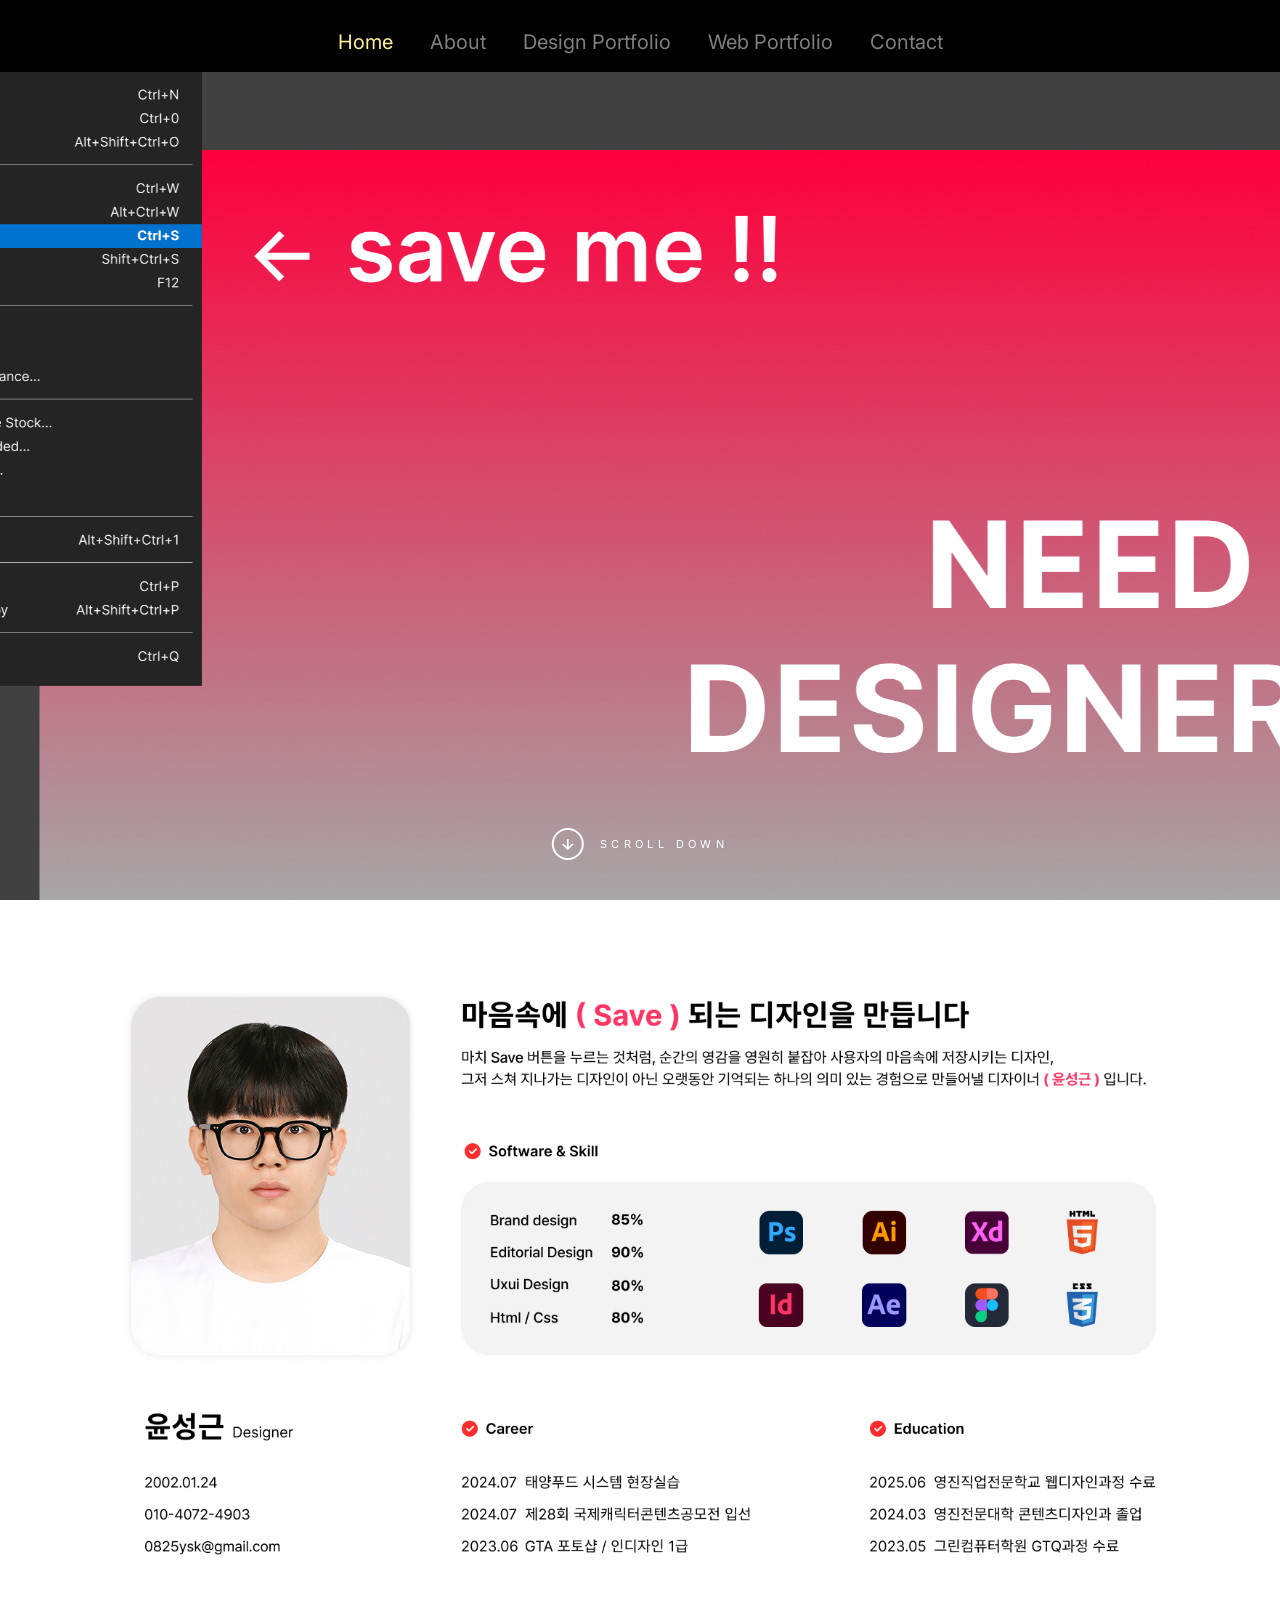
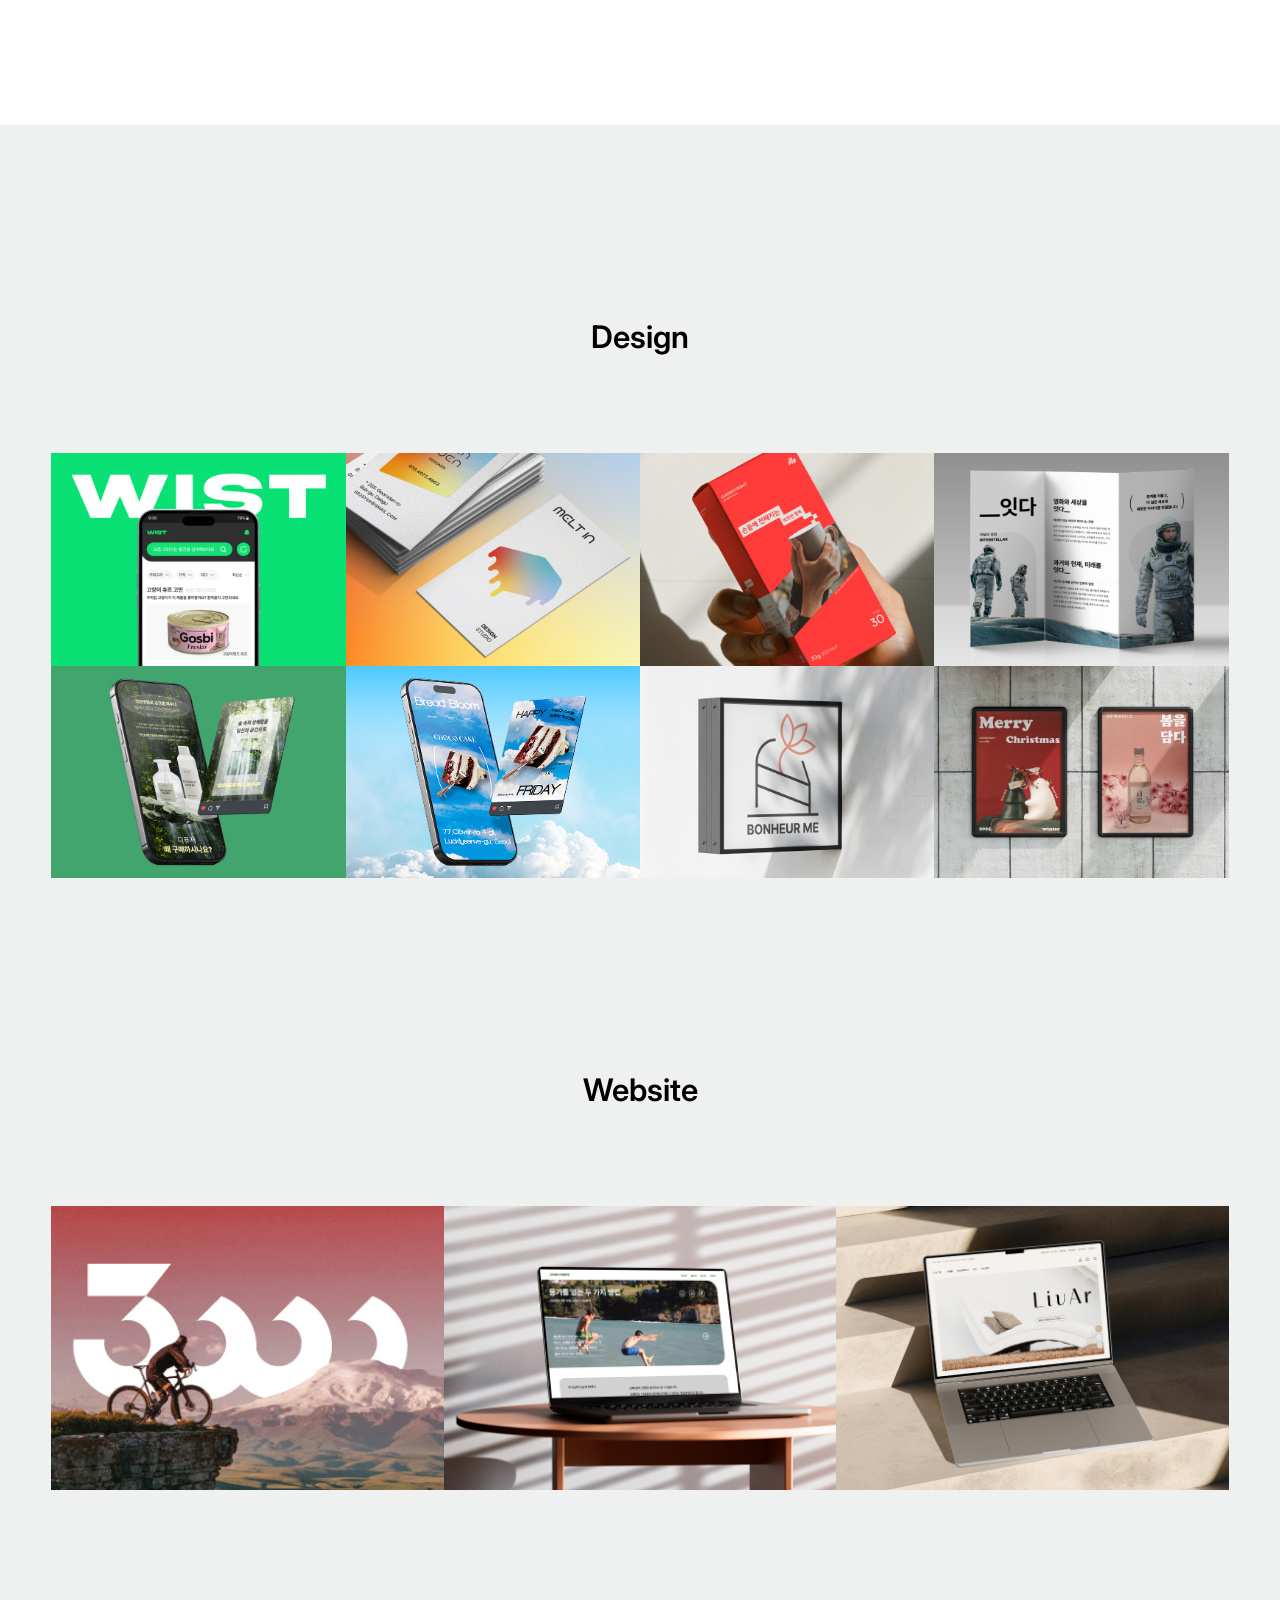
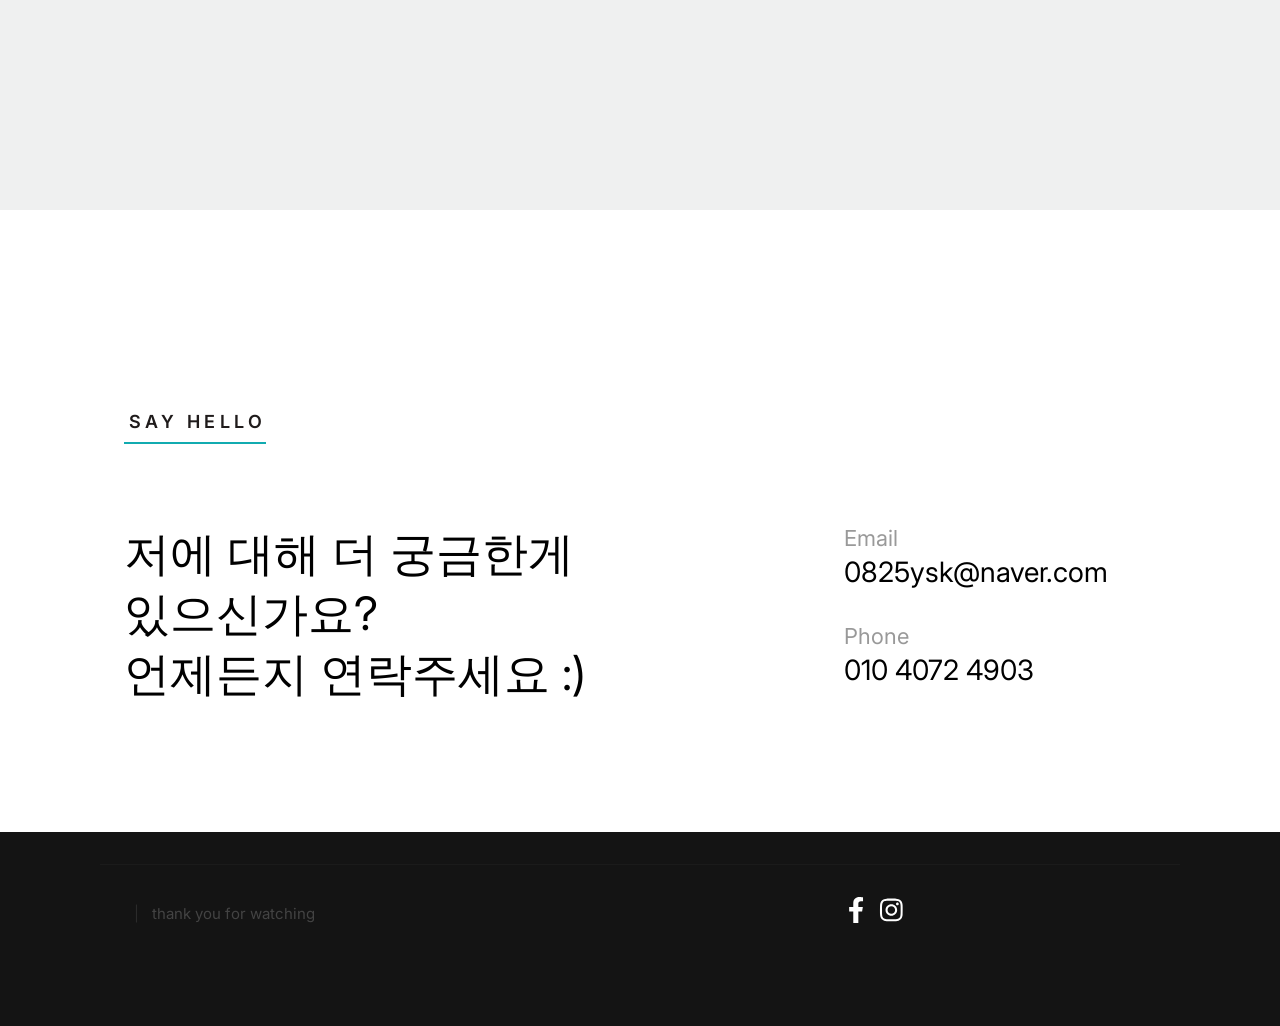
==== commit 0abb15da: "Add files via upload" ====
--- a/index.html
+++ b/index.html
@@ -279,10 +279,10 @@
         <div class="column folio-item">
           <a href="#modal-08" class="folio-item__thumb">
             <img
-              src="images/portfolio/리서치_썸네일.jpg"
+              src="images/portfolio/포토그래피_썸네일.jpg"
               srcset="
-                images/portfolio/리서치_썸네일.jpg,
-                images/portfolio/리서치_썸네일.jpg
+                images/portfolio/포토그래피_썸네일.jpg,
+                images/portfolio/포토그래피_썸네일.jpg
               "
               alt=""
             />
@@ -478,7 +478,7 @@
 
       <div id="modal-08" hidden>
         <div class="modal-popup">
-          <img src="images/portfolio/리서치_상세페이지.jpg" alt="" />
+          <img src="images/portfolio/포토그래피_상세페이지.jpg" alt="" />
 
           <div class="modal-popup__desc">
             <h5>베지밀 리서치 / 패키지디자인</h5>
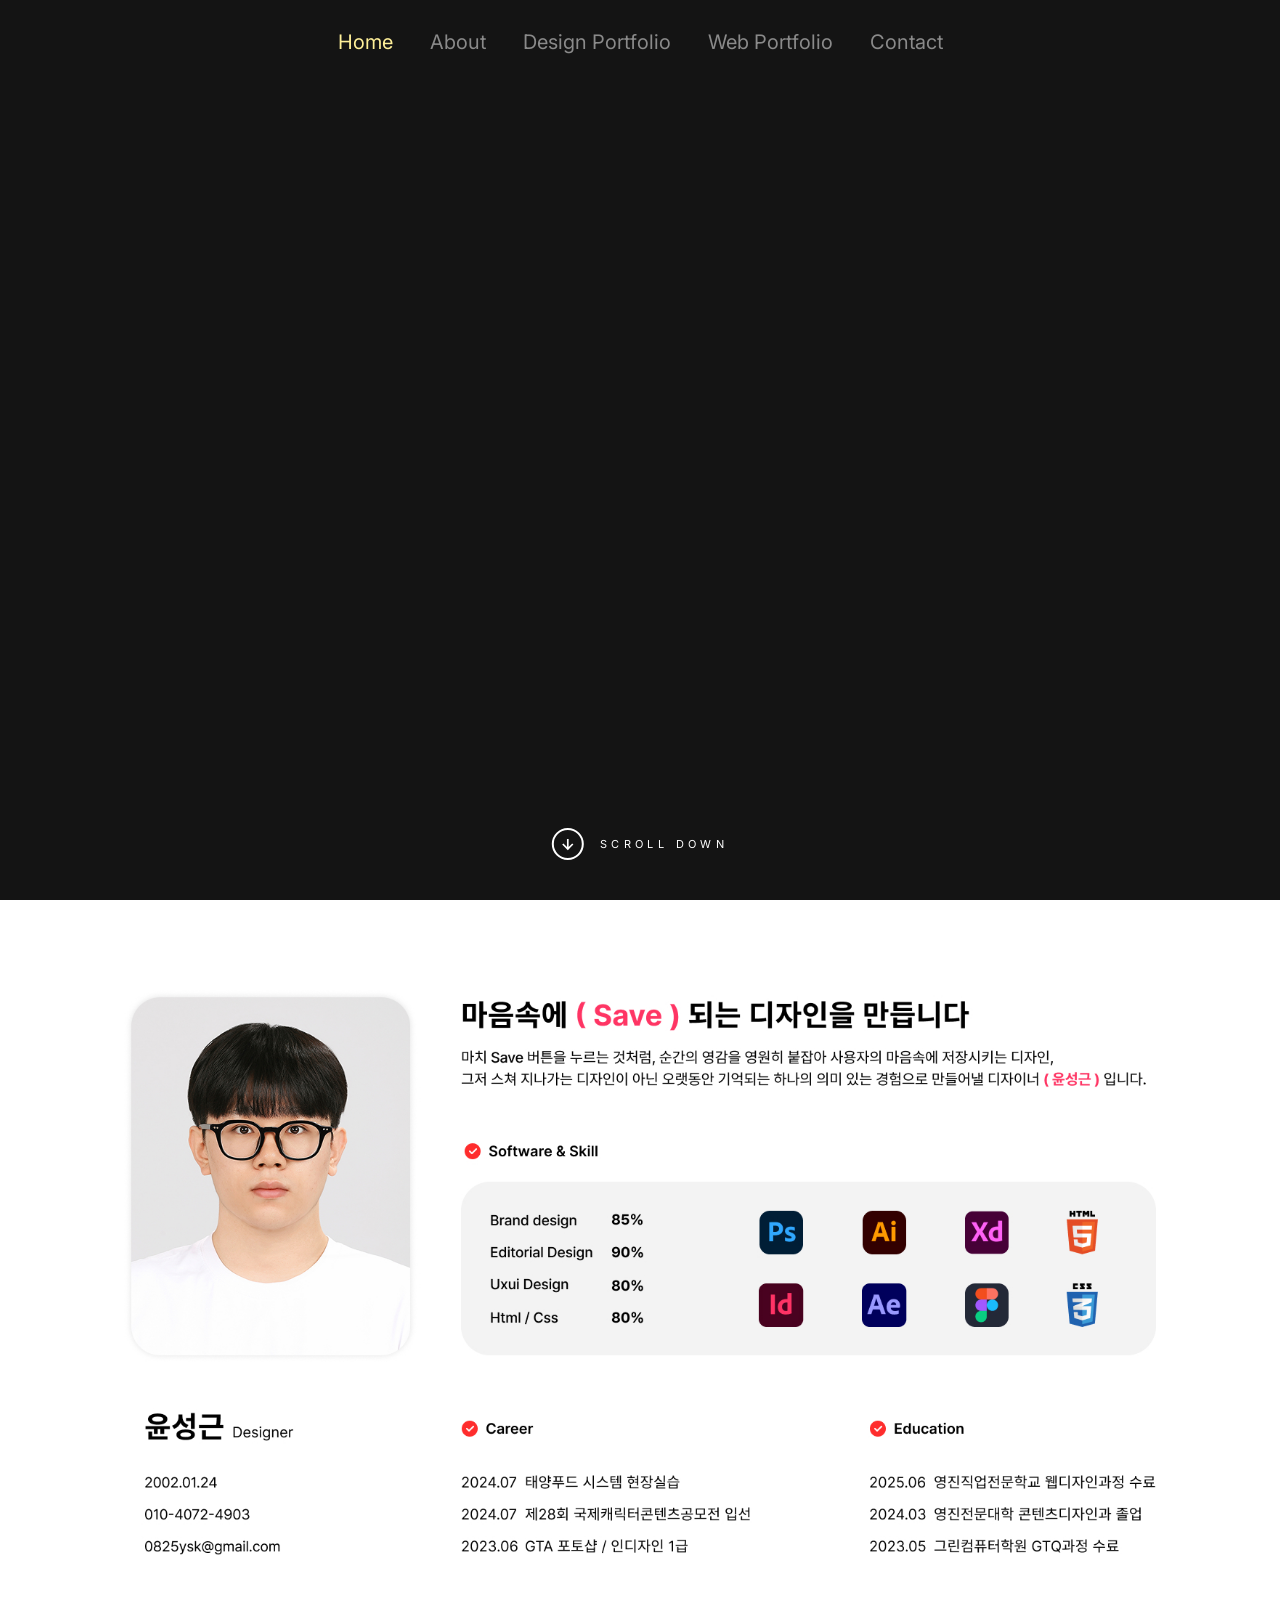
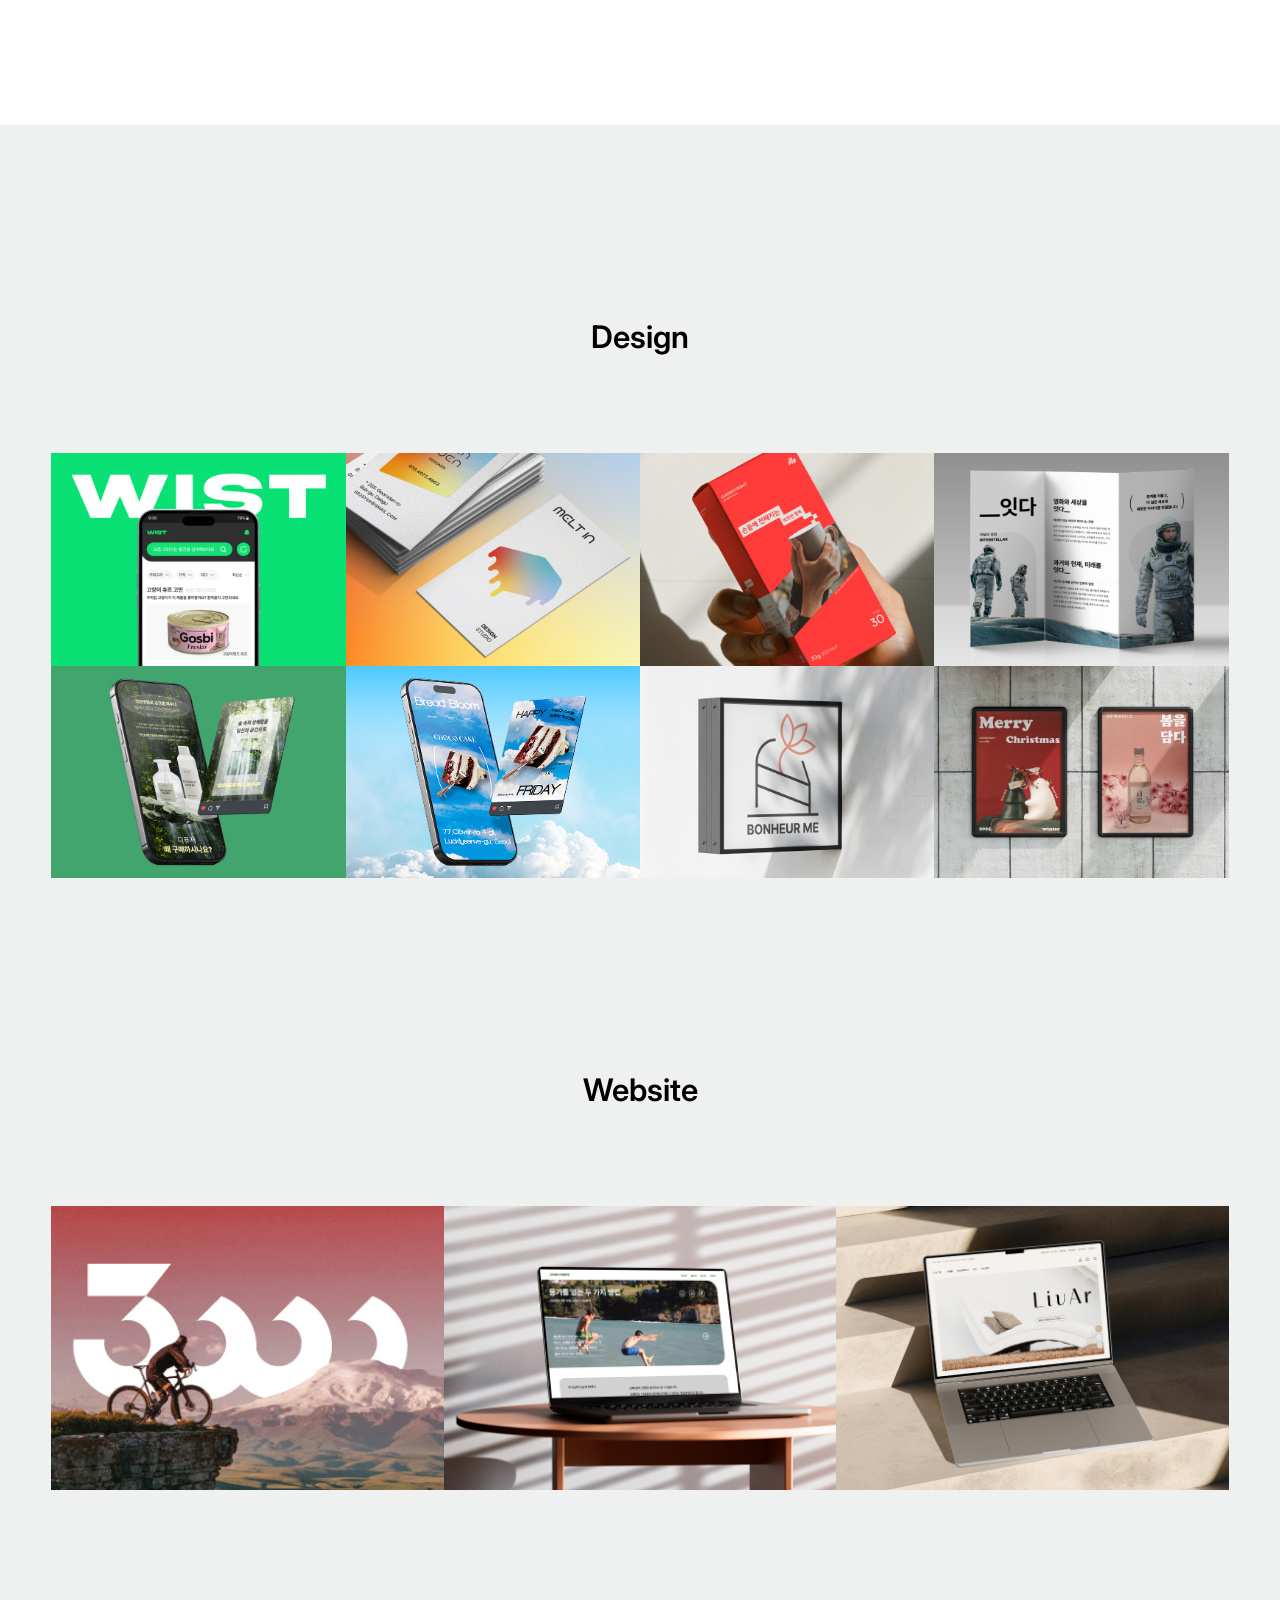
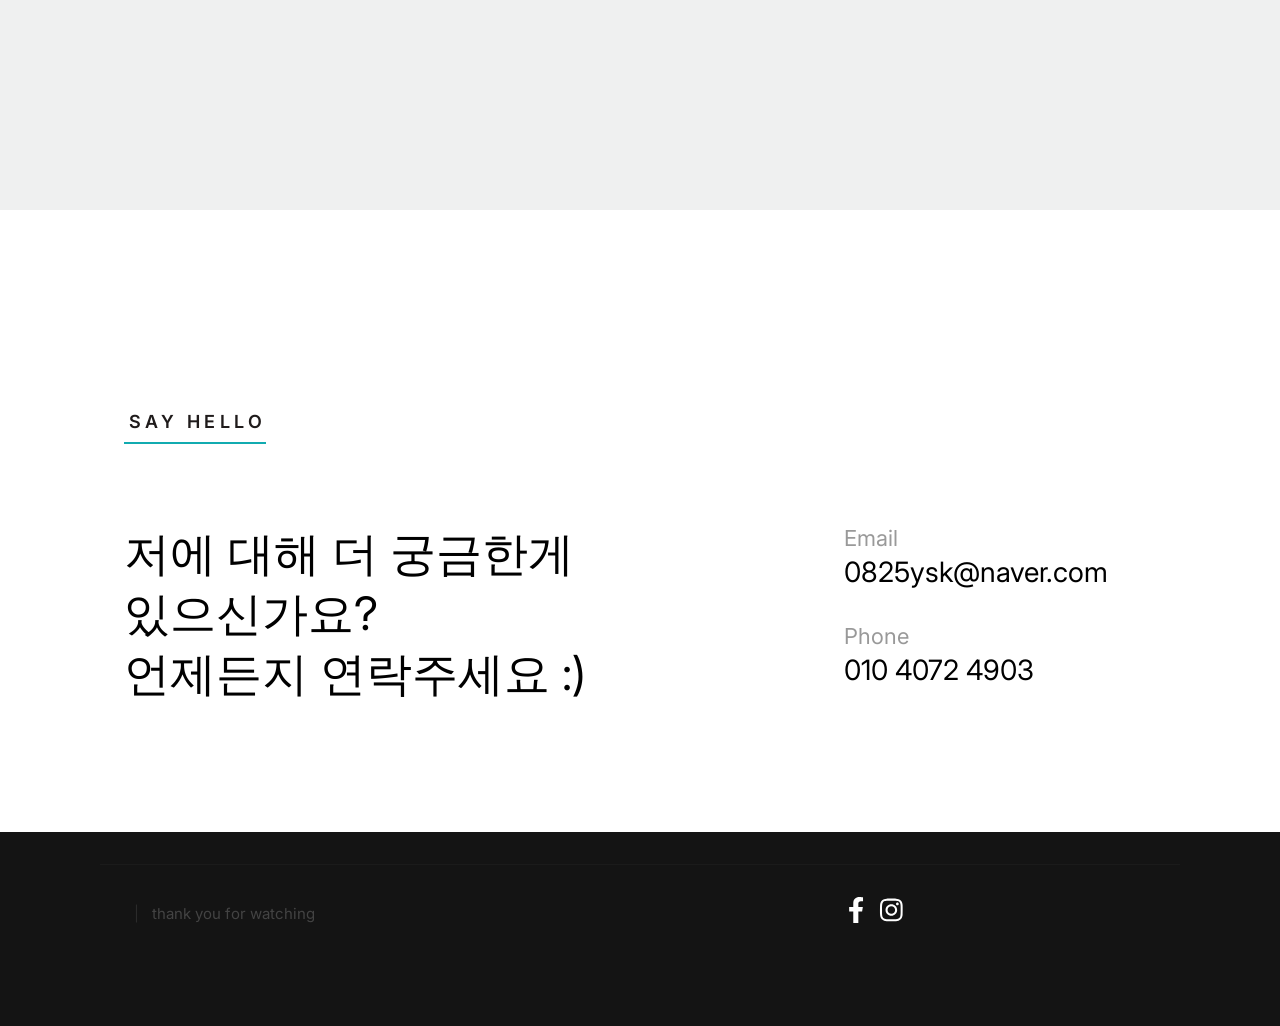
==== commit 7b32d928: "Add files via upload" ====
--- a/index.html
+++ b/index.html
@@ -122,14 +122,20 @@
 
     <!-- hero
     ================================================== -->
-    <section id="hero" class="s-hero target-section">
-      <div class="s-hero__bg rellax" data-rellax-speed="-7"></div>
-      <div class="row s-hero__content">
-        <div class="column">
-          <div class="s-hero__content-about"></div>
-          <!-- end s-hero__content-about -->
-        </div>
-      </div>
+   <section id="hero" class="s-hero target-section">
+    <div class="s-hero__bg-container">
+        <video autoplay loop muted class="s-hero__bg-video" data-rellax-speed="-7">
+            <source src="images/메인영상.mp4" type="video/mp4">
+            Your browser does not support the video tag.
+        </video>
+    </div>
+  
+
+    <a href="#about" class="s-hero__scroll">
+        <span class="scroll-text"></span>
+        <span class="arrow-down"></span>
+    </a>
+</section>
       <!-- s-hero__content -->
 
       <div class="s-hero__scroll">
@@ -364,7 +370,7 @@
             <div class="link">
               <a
                 target="_blank"
-                href="https://www.figma.com/proto/t7oZKQhF6mtKud8OmzkBjl/WIST-%ED%94%84%EB%A1%9C%ED%86%A0%ED%83%80%EC%9E%85?page-id=0%3A1&node-id=13-3076&viewport=678%2C260%2C0.26&t=TkkZ1CMSxHESDN4q-1&scaling=min-zoom&content-scaling=fixed&starting-point-node-id=13%3A3569&show-proto-sidebar=1"
+                href="https://www.figma.com/proto/t7oZKQhF6mtKud8OmzkBjl/WIST-%ED%94%84%EB%A1%9C%ED%86%A0%ED%83%80%EC%9E%85?page-id=0%3A1&node-id=13-3076&viewport=68%2C142%2C0.1&t=ijVmnGUpBBXoOY6m-1&scaling=scale-down&content-scaling=fixed&starting-point-node-id=13%3A3569&show-proto-sidebar=1"
                 class="modal-popup__details"
               >
                 피그마 바로가기
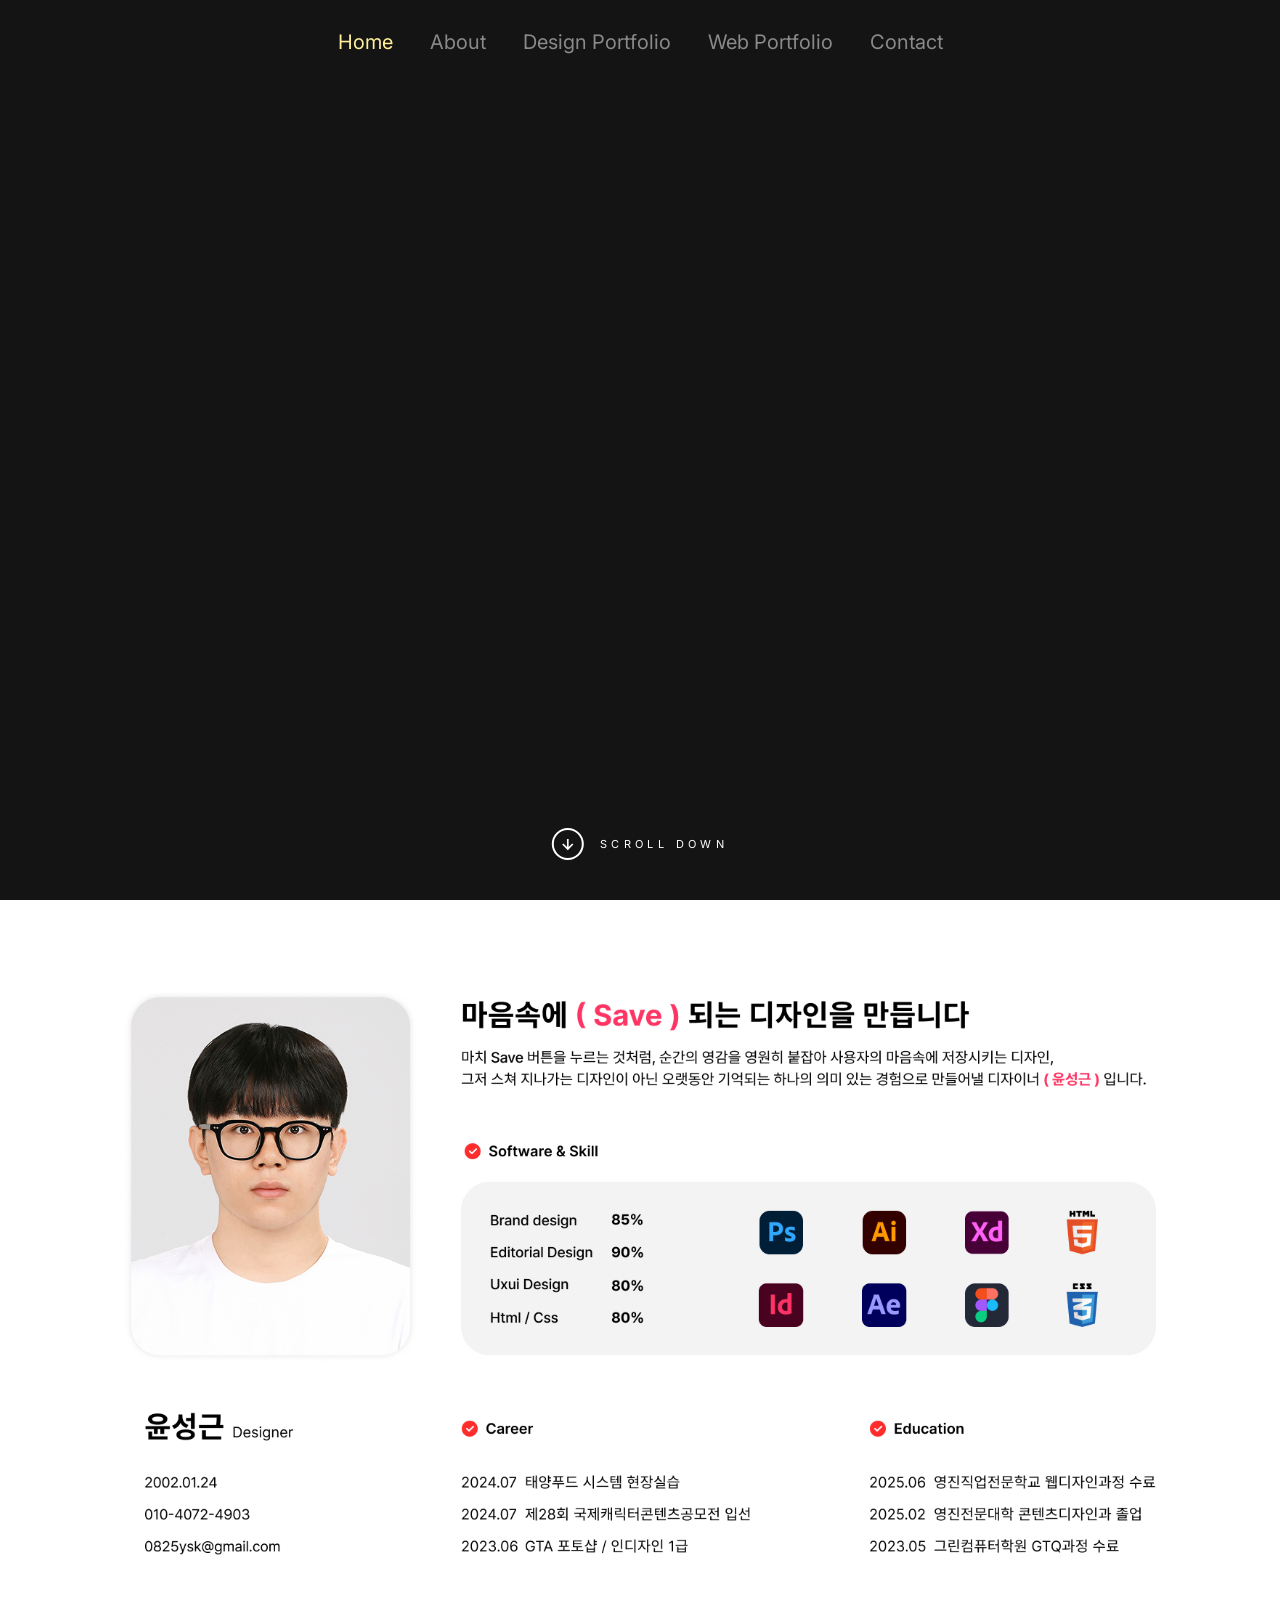
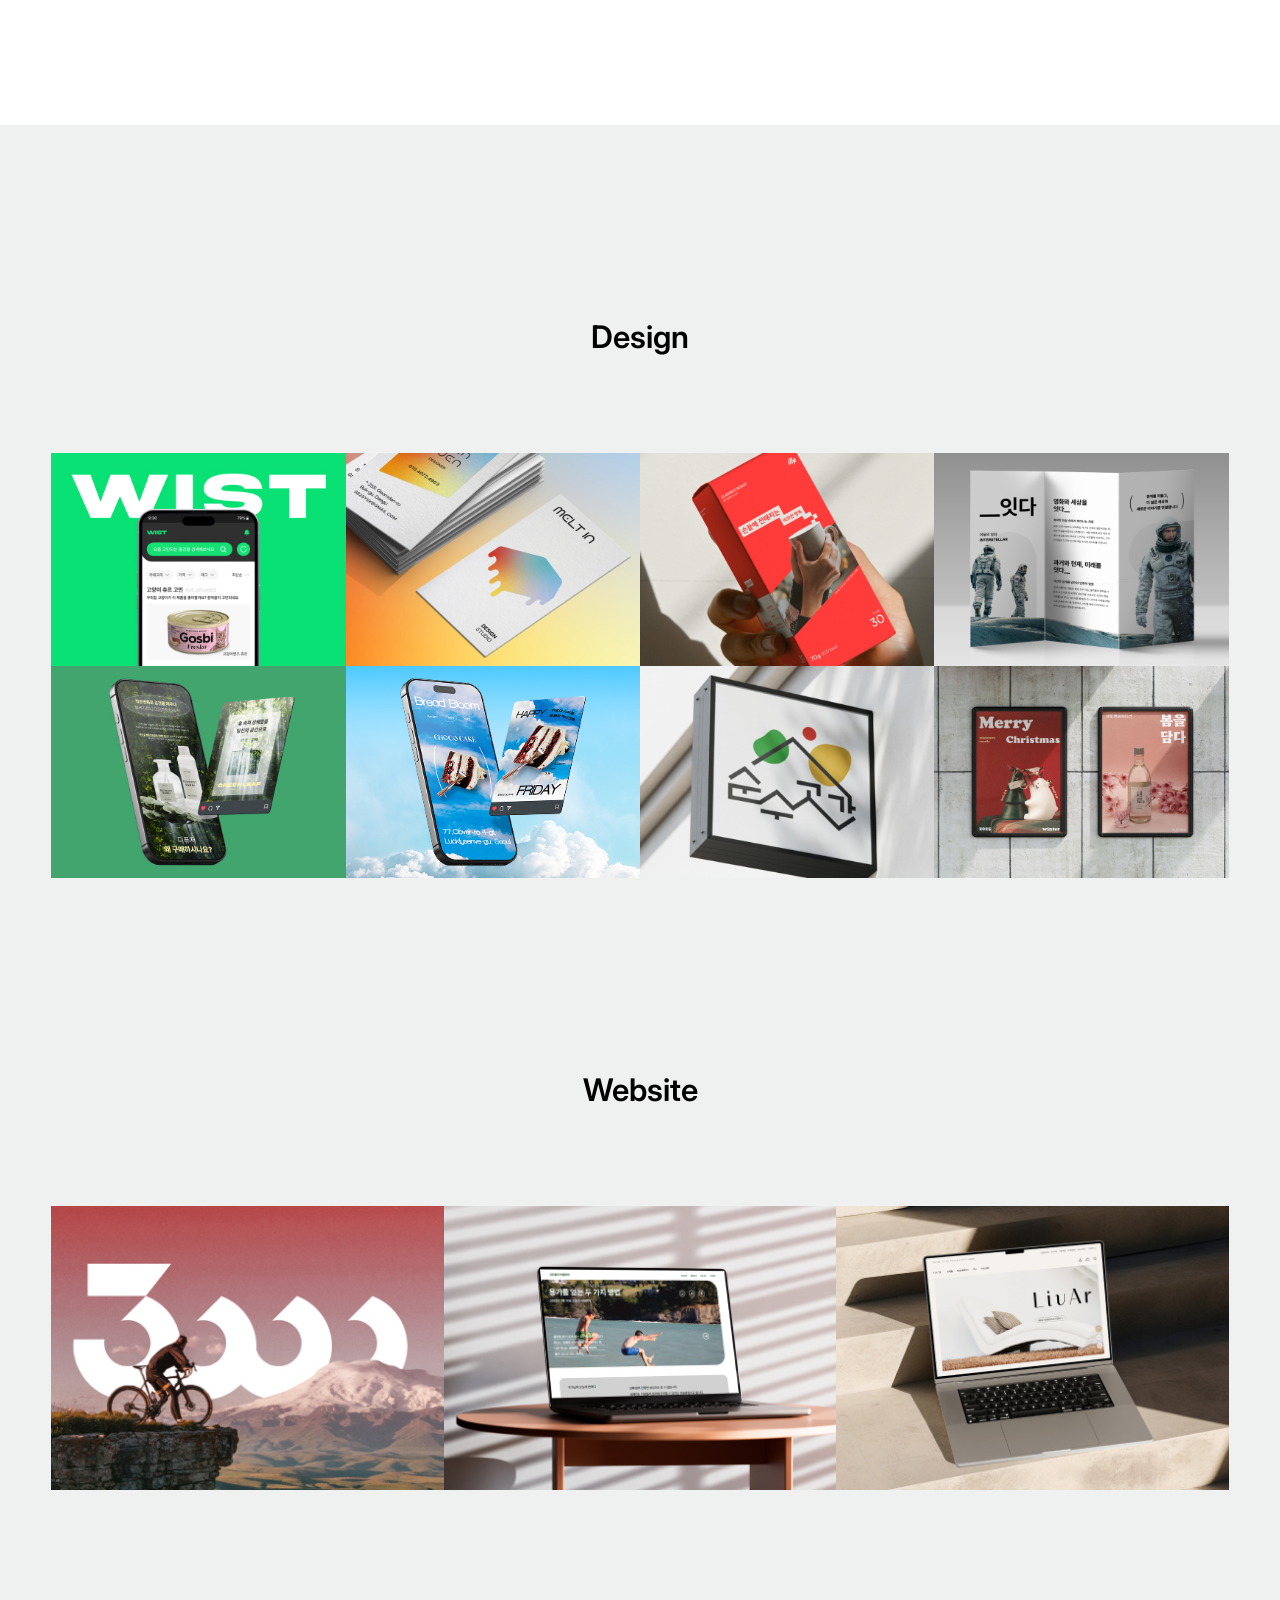
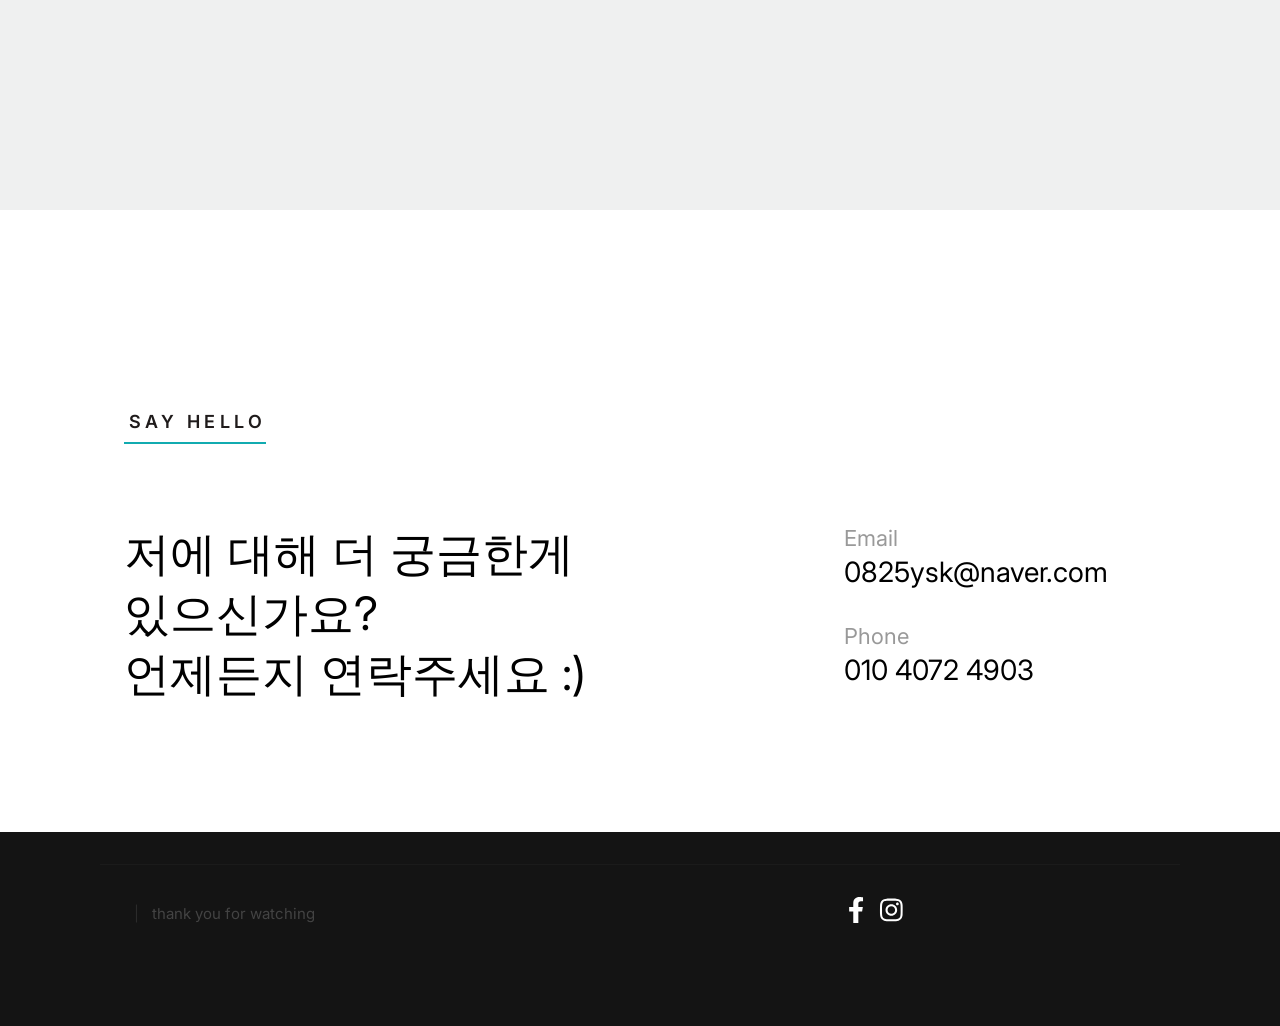
==== commit f0833b0b: "Add files via upload" ====
--- a/index.html
+++ b/index.html
@@ -271,9 +271,9 @@
         <div class="column folio-item">
           <a href="#modal-07" class="folio-item__thumb">
             <img
-              src="images/portfolio/로고_썸네일.jpg"
+              src="images/portfolio/순수곳간_썸네일.jpg"
               srcset="
-                images/portfolio/로고_썸네일.jpg,
+                images/portfolio/순수곳간_썸네일.jpg,
                 images/portfolio/port11.jpg
               "
               alt=""
@@ -469,7 +469,7 @@
 
       <div id="modal-07" hidden>
         <div class="modal-popup">
-          <img src="images/portfolio/로고_상세페이지.jpg" alt="" />
+          <img src="images/portfolio/순수곳간_상세페이지.jpg" alt="" />
           <div class="modal-popup__desc">
             <h5>떡케이크 공방 로고 디자인</h5>
             <p class="ps"></p>
@@ -487,10 +487,11 @@
           <img src="images/portfolio/포토그래피_상세페이지.jpg" alt="" />
 
           <div class="modal-popup__desc">
-            <h5>베지밀 리서치 / 패키지디자인</h5>
+            <h5>포토그래피 & 디자인</h5>
             <p class="ps"></p>
             <ul class="modal-popup__cat">
               <li>Illustration</li>
+              <li>Photoshop</li>
             </ul>
           </div>
         </div>
--- a/css/styles.css
+++ b/css/styles.css
@@ -3631,19 +3631,23 @@
   position: relative;
 }
 
-.s-hero__bg {
-  display: block;
+.s-hero__bg-container {
   position: absolute;
   top: 0;
   left: 0;
-  right: 0;
-  bottom: 0;
   width: 100%;
   height: 100%;
-  background-image: url(../images/메인.jpg);
-  background-repeat: no-repeat;
-  background-position: top center;
-  background-size: cover;
+  overflow: hidden;
+}
+
+.s-hero__bg-video {
+  position: absolute;
+  top: 0px; /* 상단에서 0px 아래 */
+  left: 0;
+  width: 100%;
+  height: auto;
+  object-fit: cover;
+  transform: translate(0, 0);
 }
 
 .s-hero__bg::before {
@@ -3974,6 +3978,11 @@
   }
 }
 
+@media screen and (max-width: 600px) {
+  .s-hero__bg {
+    background-image: url(../images/새로운이미지.jpg); /* 여기에 원하는 이미지 경로를 넣으세요 모바일 사이즈 일때 */
+  }
+}
 /* ===================================================================
  * # about
  *
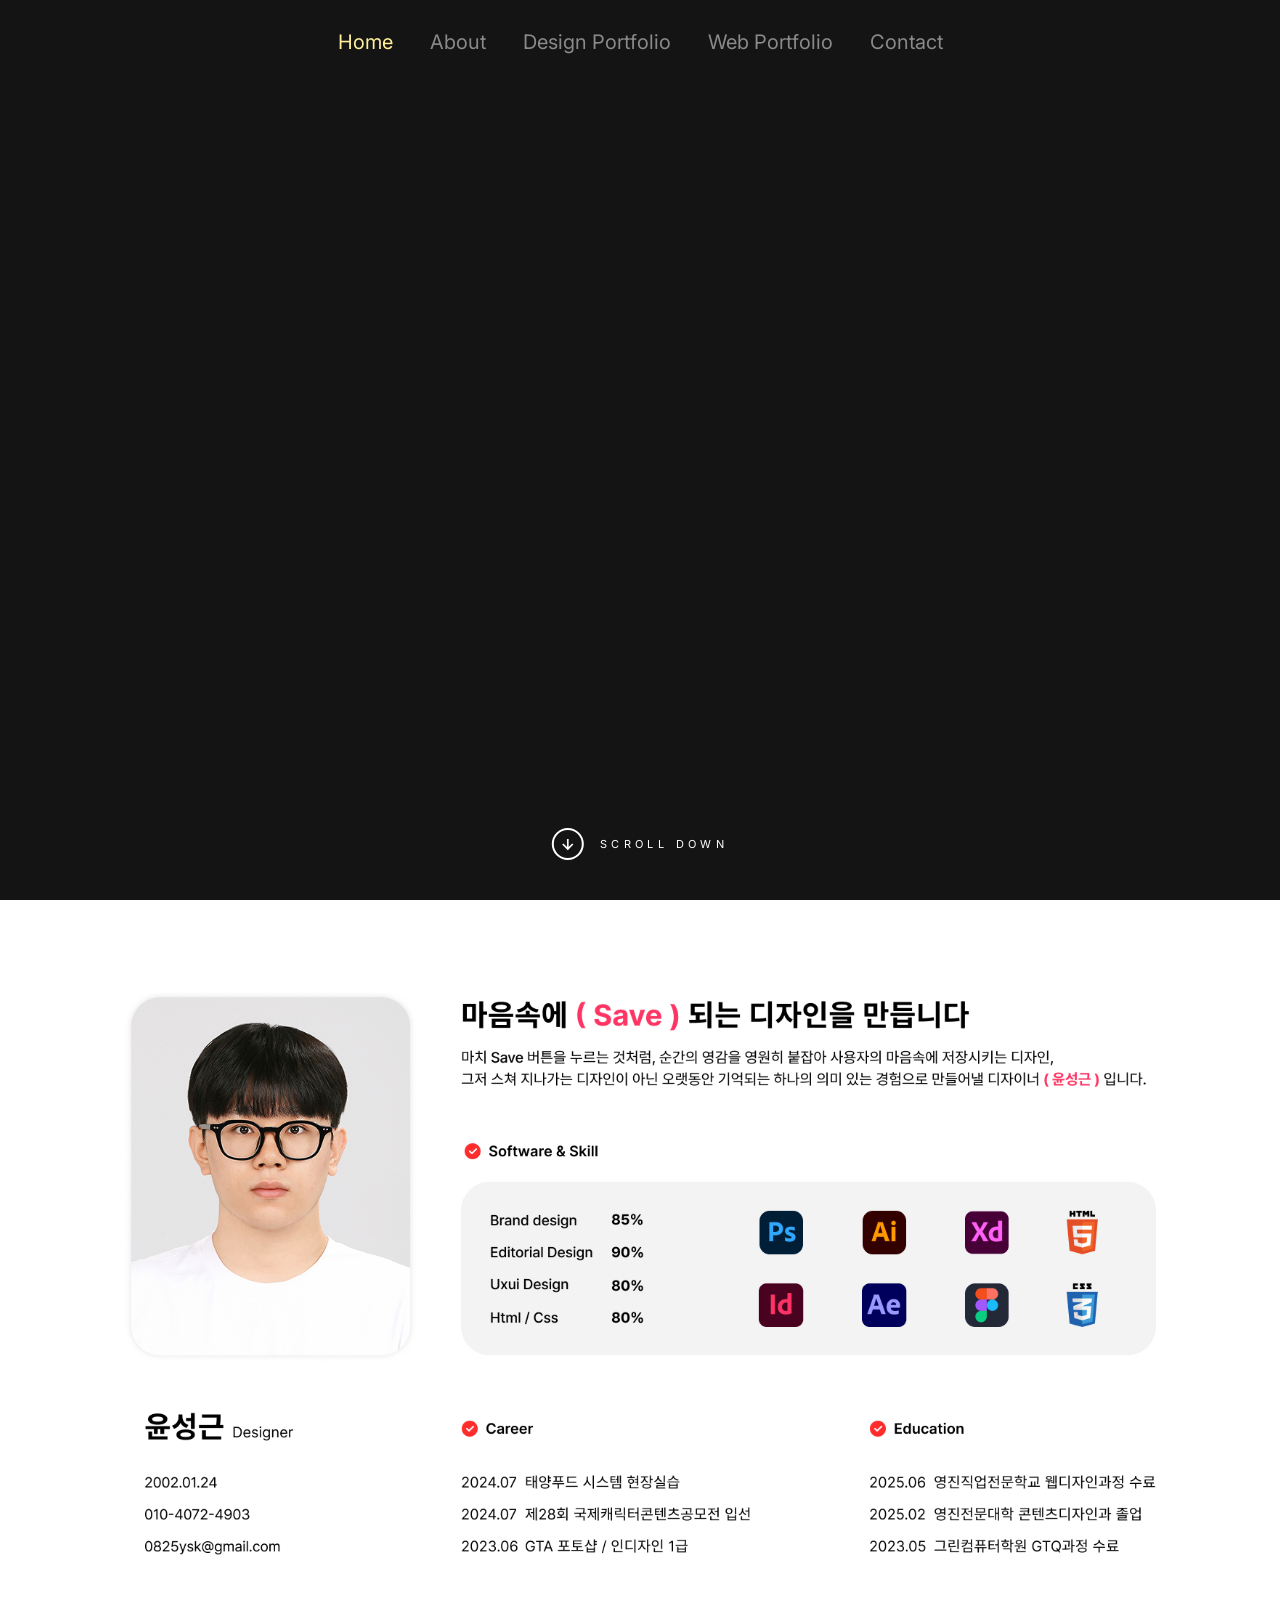
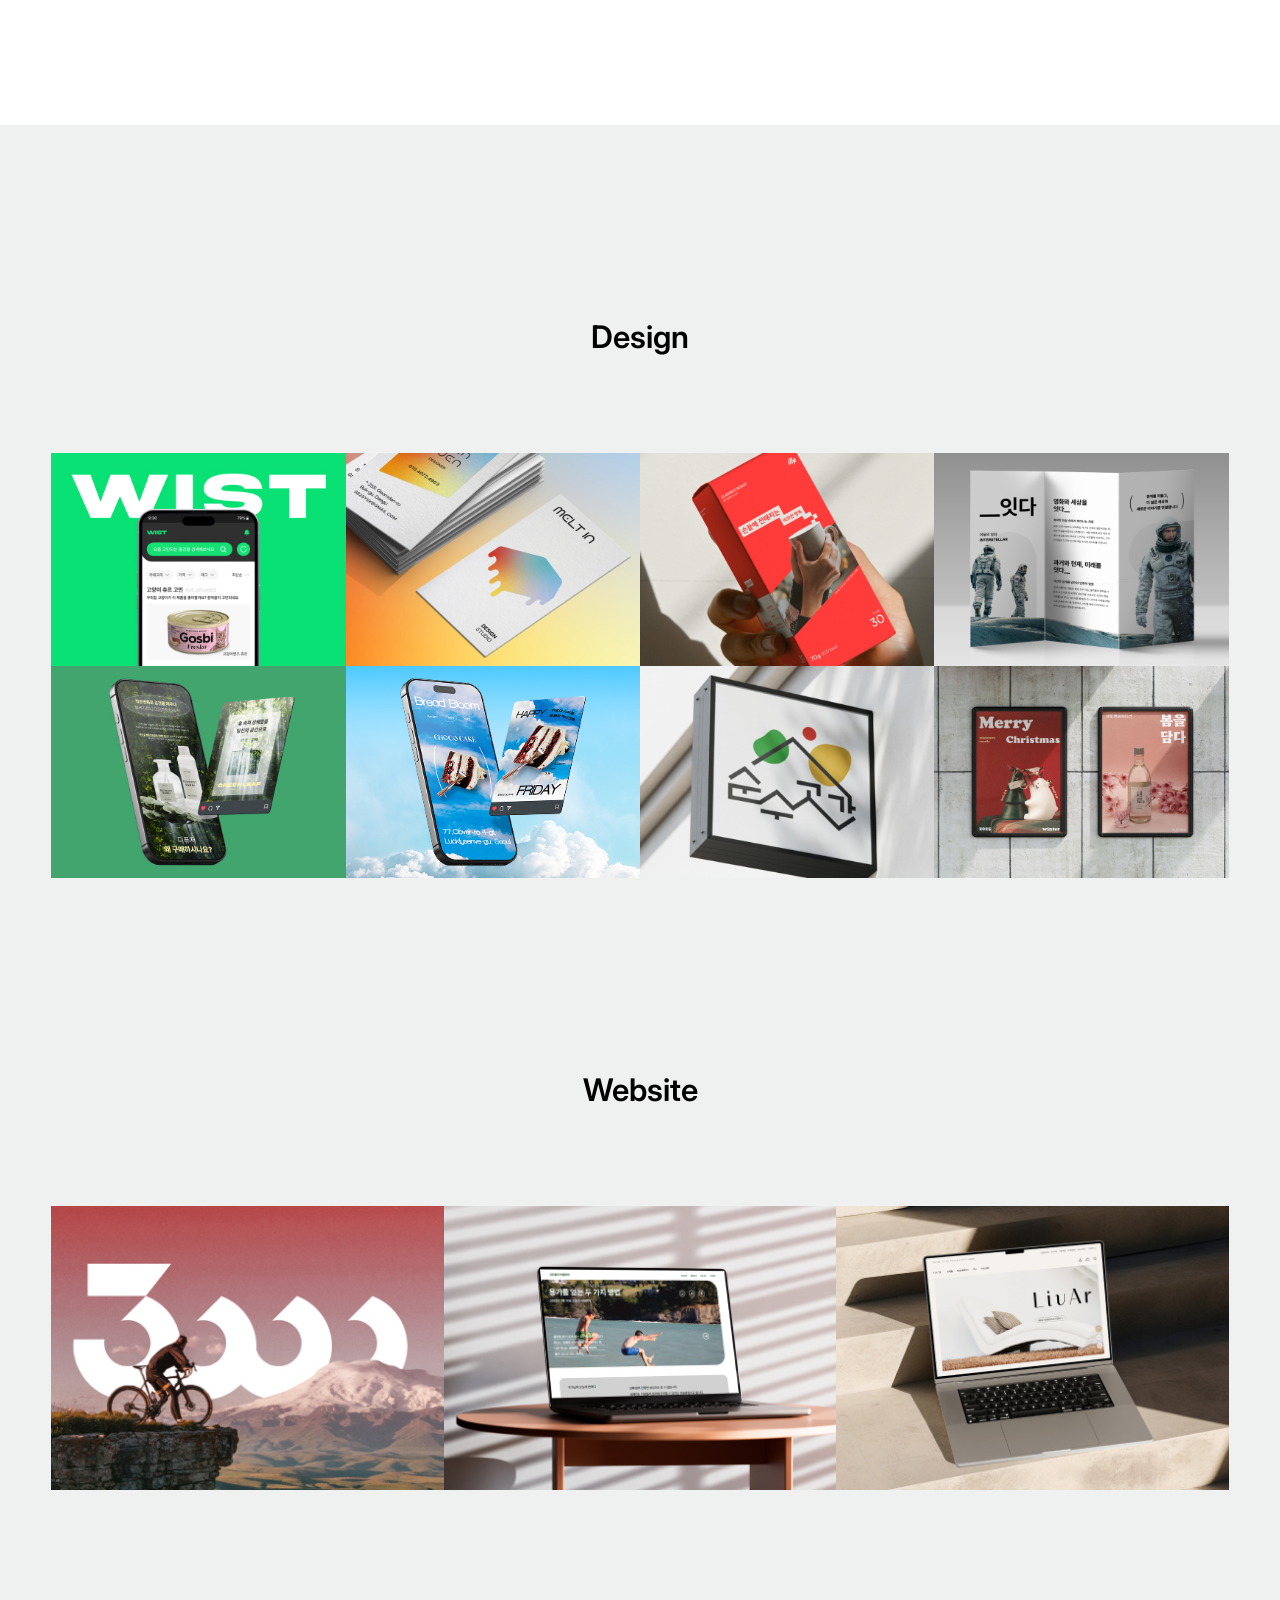
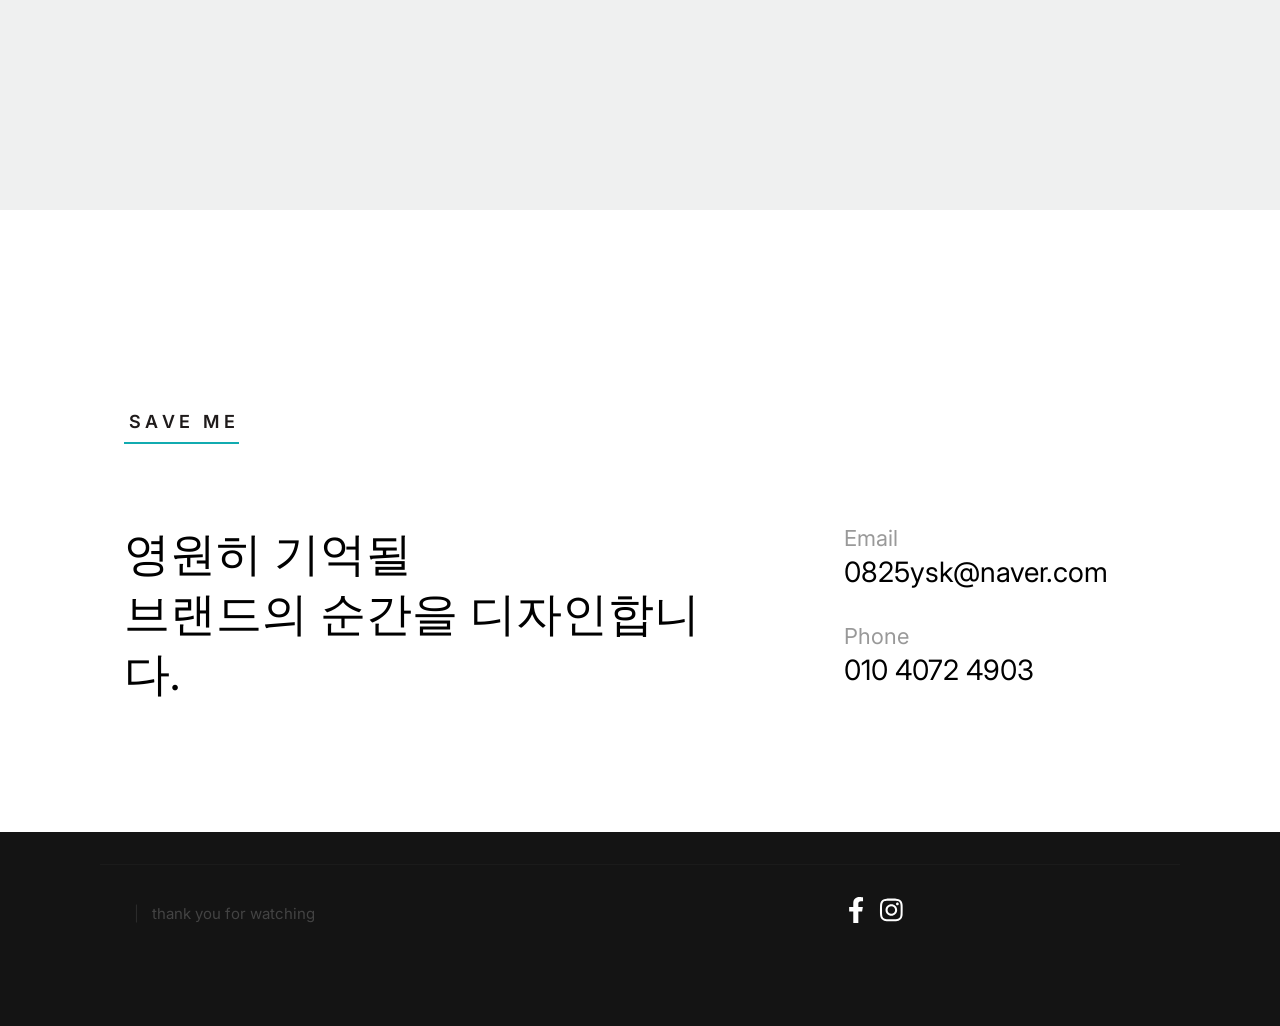
==== commit 5f76068e: "Add files via upload" ====
--- a/index.html
+++ b/index.html
@@ -471,7 +471,7 @@
         <div class="modal-popup">
           <img src="images/portfolio/순수곳간_상세페이지.jpg" alt="" />
           <div class="modal-popup__desc">
-            <h5>떡케이크 공방 로고 디자인</h5>
+            <h5>프리미엄 식자재 브랜드 로고디자인 </h5>
             <p class="ps"></p>
             <ul class="modal-popup__cat">
               <li>Photoshop</li>
@@ -617,15 +617,15 @@
       <div class="row s-contact__header">
         <div class="column large-12">
           <h3 class="section-header-allcaps">
-            <span class="white">Say Hello</span>
+            <span class="white">Save Me</span>
           </h3>
         </div>
       </div>
       <div class="row s-contact__content">
         <div class="column large-7 medium-12">
           <h4 class="huge-text">
-            저에 대해 더 궁금한게 <br />있으신가요? <br />
-            언제든지 연락주세요 :)
+            영원히 기억될<br> 브랜드의 순간을 디자인합니다. 
+           
           </h4>
         </div>
         <div class="column large-4 medium-12">
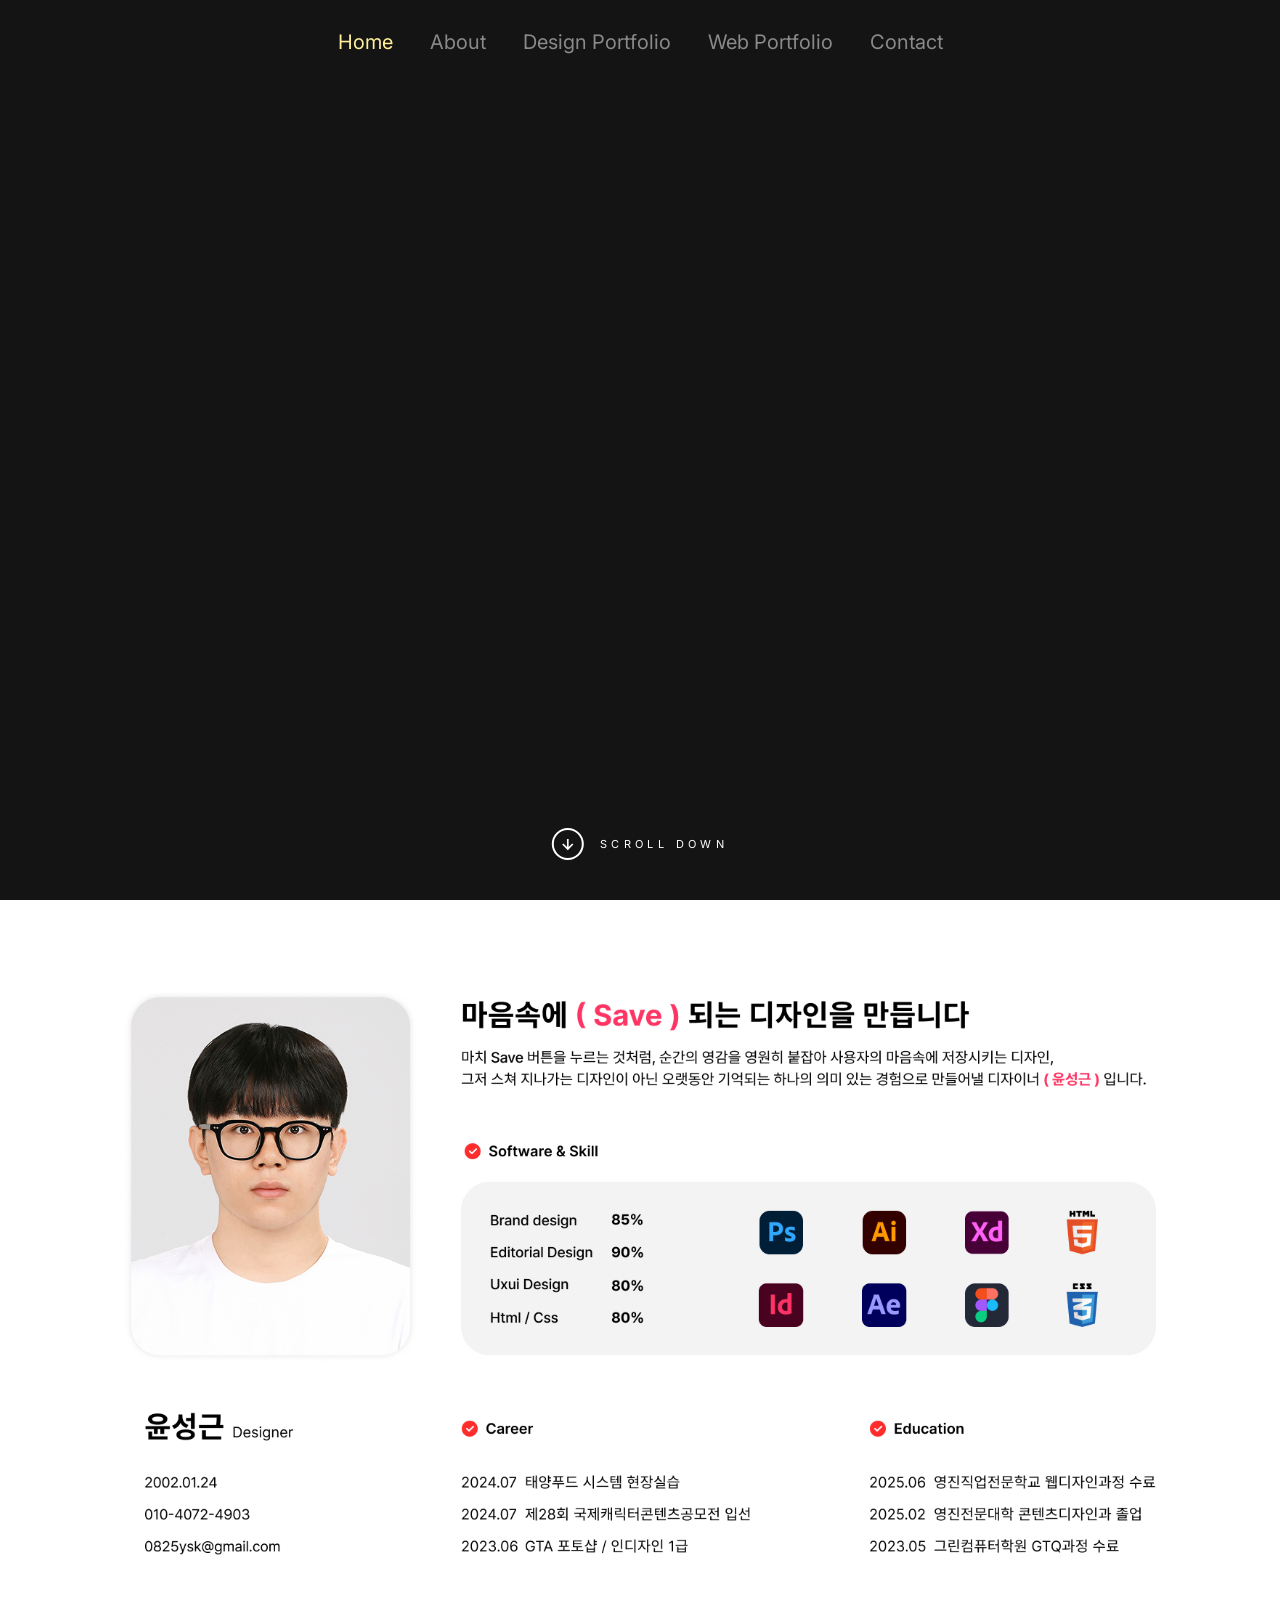
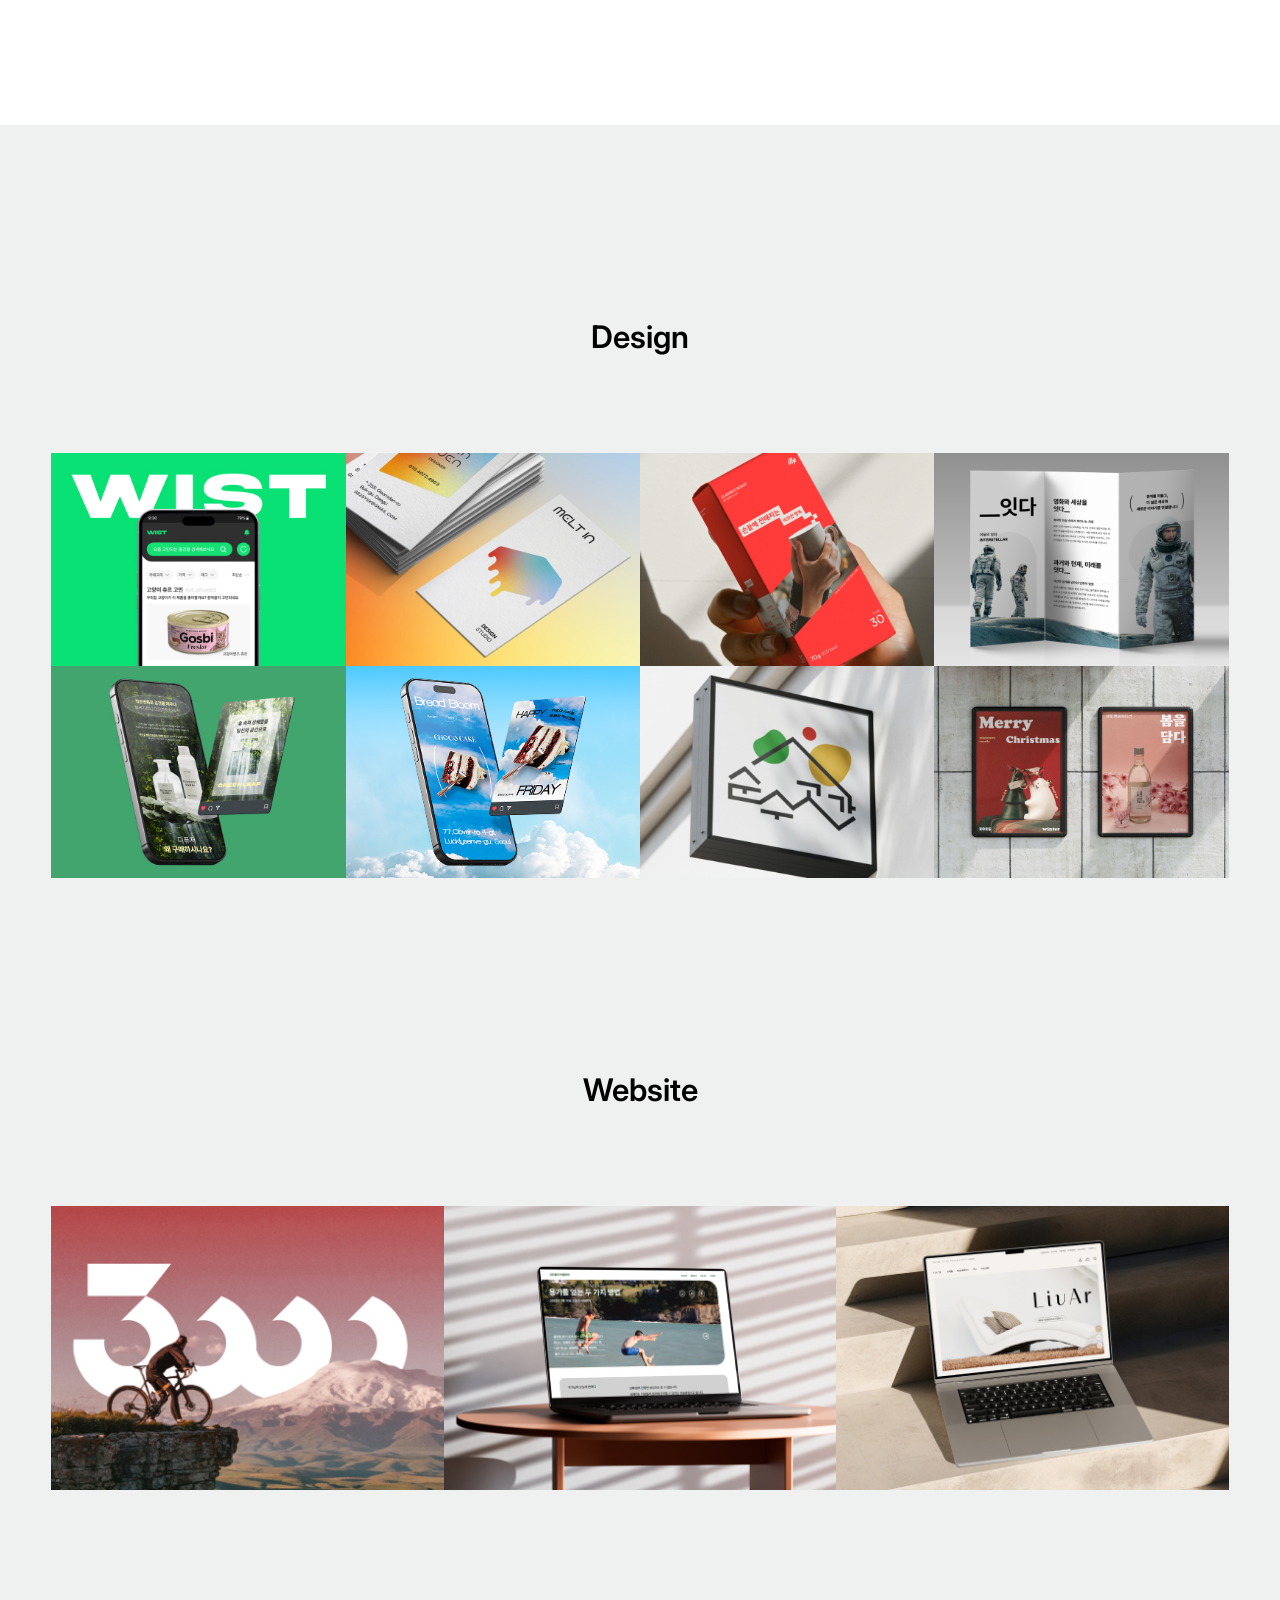
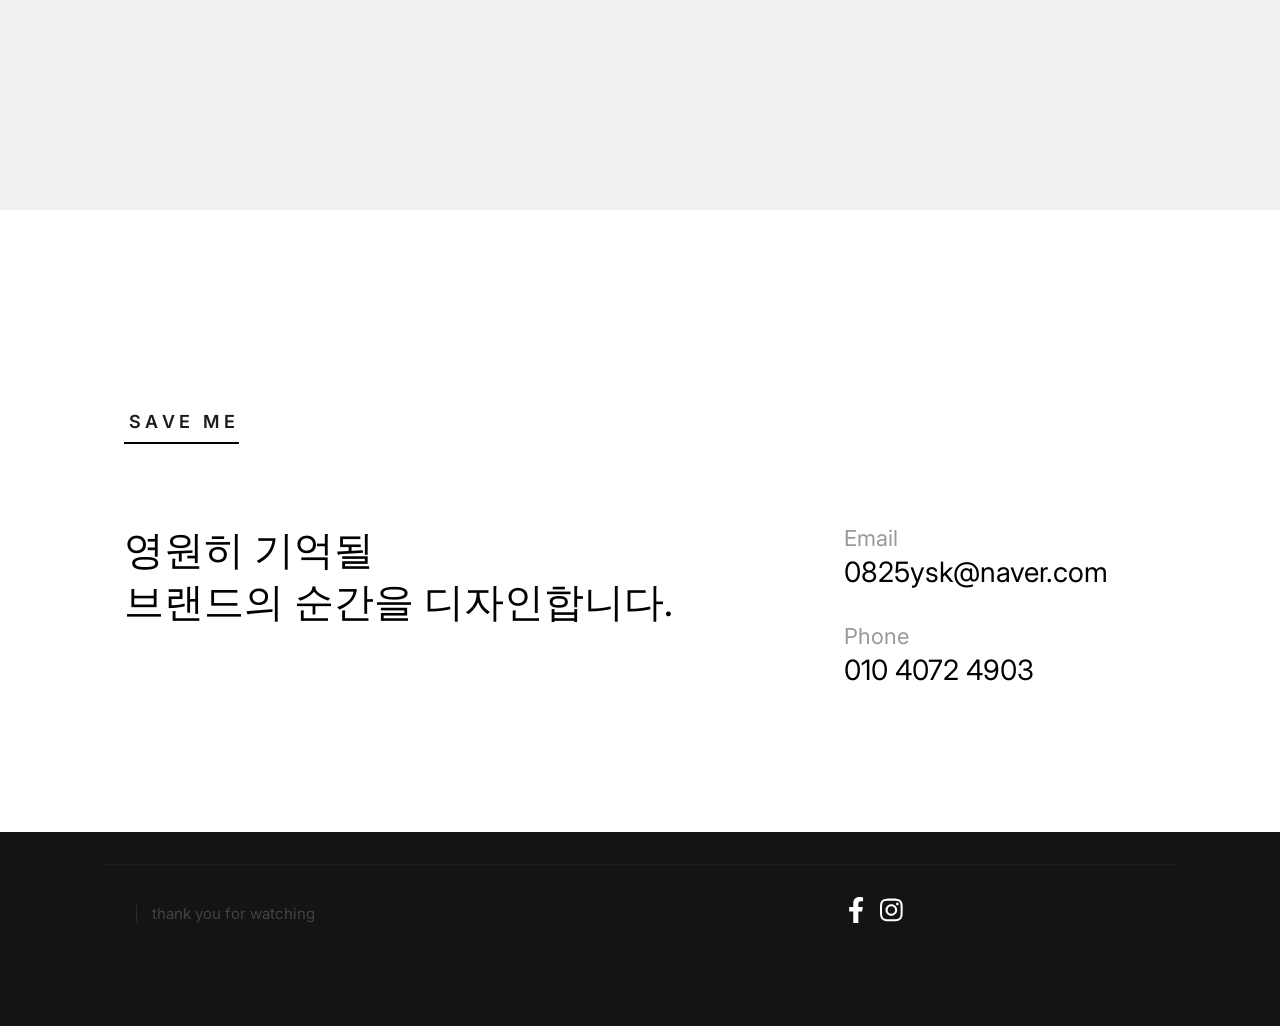
==== commit c47ff825: "Add files via upload" ====
--- a/index.html
+++ b/index.html
@@ -124,12 +124,11 @@
     ================================================== -->
    <section id="hero" class="s-hero target-section">
     <div class="s-hero__bg-container">
-        <video autoplay loop muted class="s-hero__bg-video" data-rellax-speed="-7">
+        <video id="myVideo" autoplay muted class="s-hero__bg-video" data-rellax-speed="-7">
             <source src="images/메인영상.mp4" type="video/mp4">
             Your browser does not support the video tag.
         </video>
     </div>
-  
 
     <a href="#about" class="s-hero__scroll">
         <span class="scroll-text"></span>
@@ -712,6 +711,16 @@
         var iframe = document.getElementById("iframe");
         iframe.src = ""; // 끌 때 iframe 초기화 (선택사항)
       }
+
+       const video = document.getElementById('myVideo');
+    video.loop = false; // 기본 반복 기능 끄기
+
+    video.addEventListener('ended', () => {
+        setTimeout(() => {
+            video.currentTime = 0; // 비디오를 처음으로 되돌림
+            video.play();          // 비디오 다시 재생
+        }, 2000); // 3초 지연 (밀리초 단위: 3000ms = 3초)
+    });
     </script>
   </body>
 </html>
--- a/css/styles.css
+++ b/css/styles.css
@@ -3119,7 +3119,7 @@
   display: block;
   height: 2px;
   width: 100%;
-  background-color: var(--color-1);
+  background-color: black;
   position: absolute;
   left: 0;
   bottom: 0;
@@ -4651,7 +4651,7 @@
   color: rgb(0, 0, 0);
   margin-top: 0;
   font-weight: 400;
-  font-size: 4.6rem;
+  font-size: 4rem;
   line-height: 1.304;
 }
 
